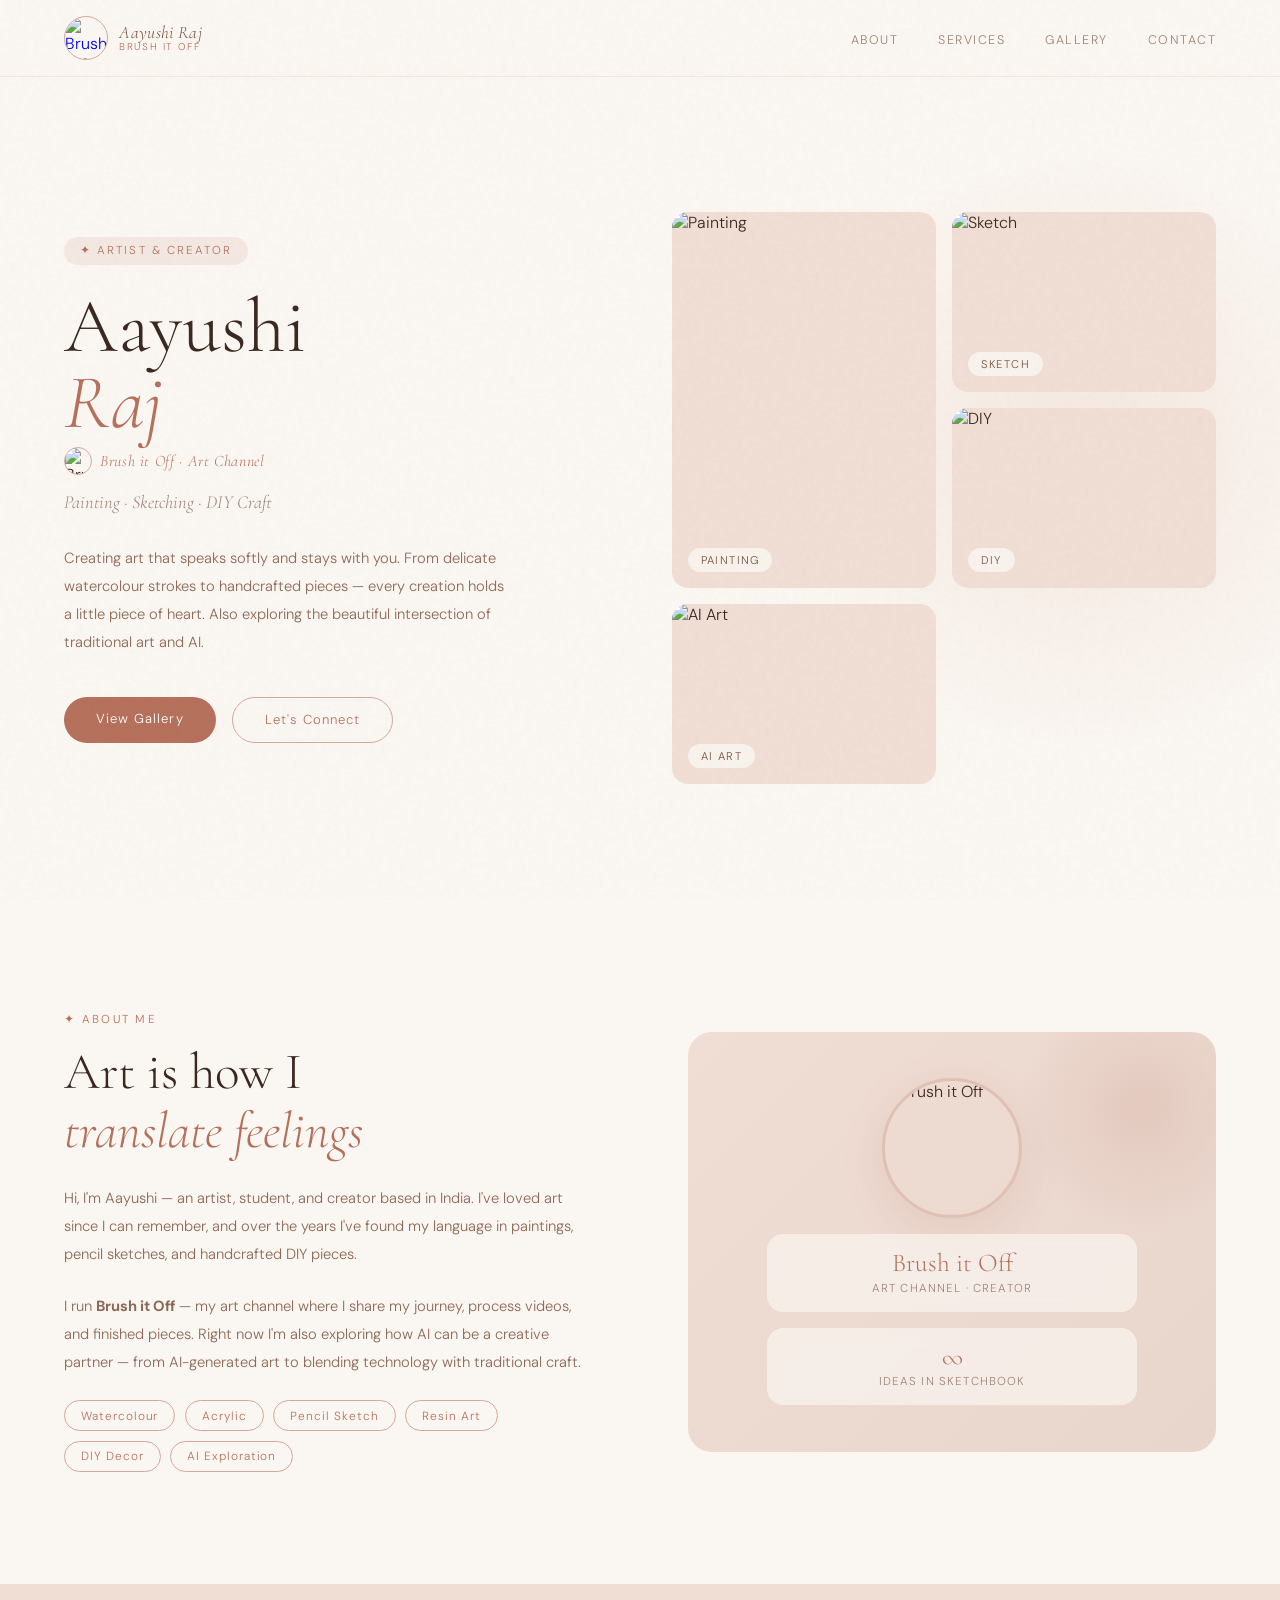
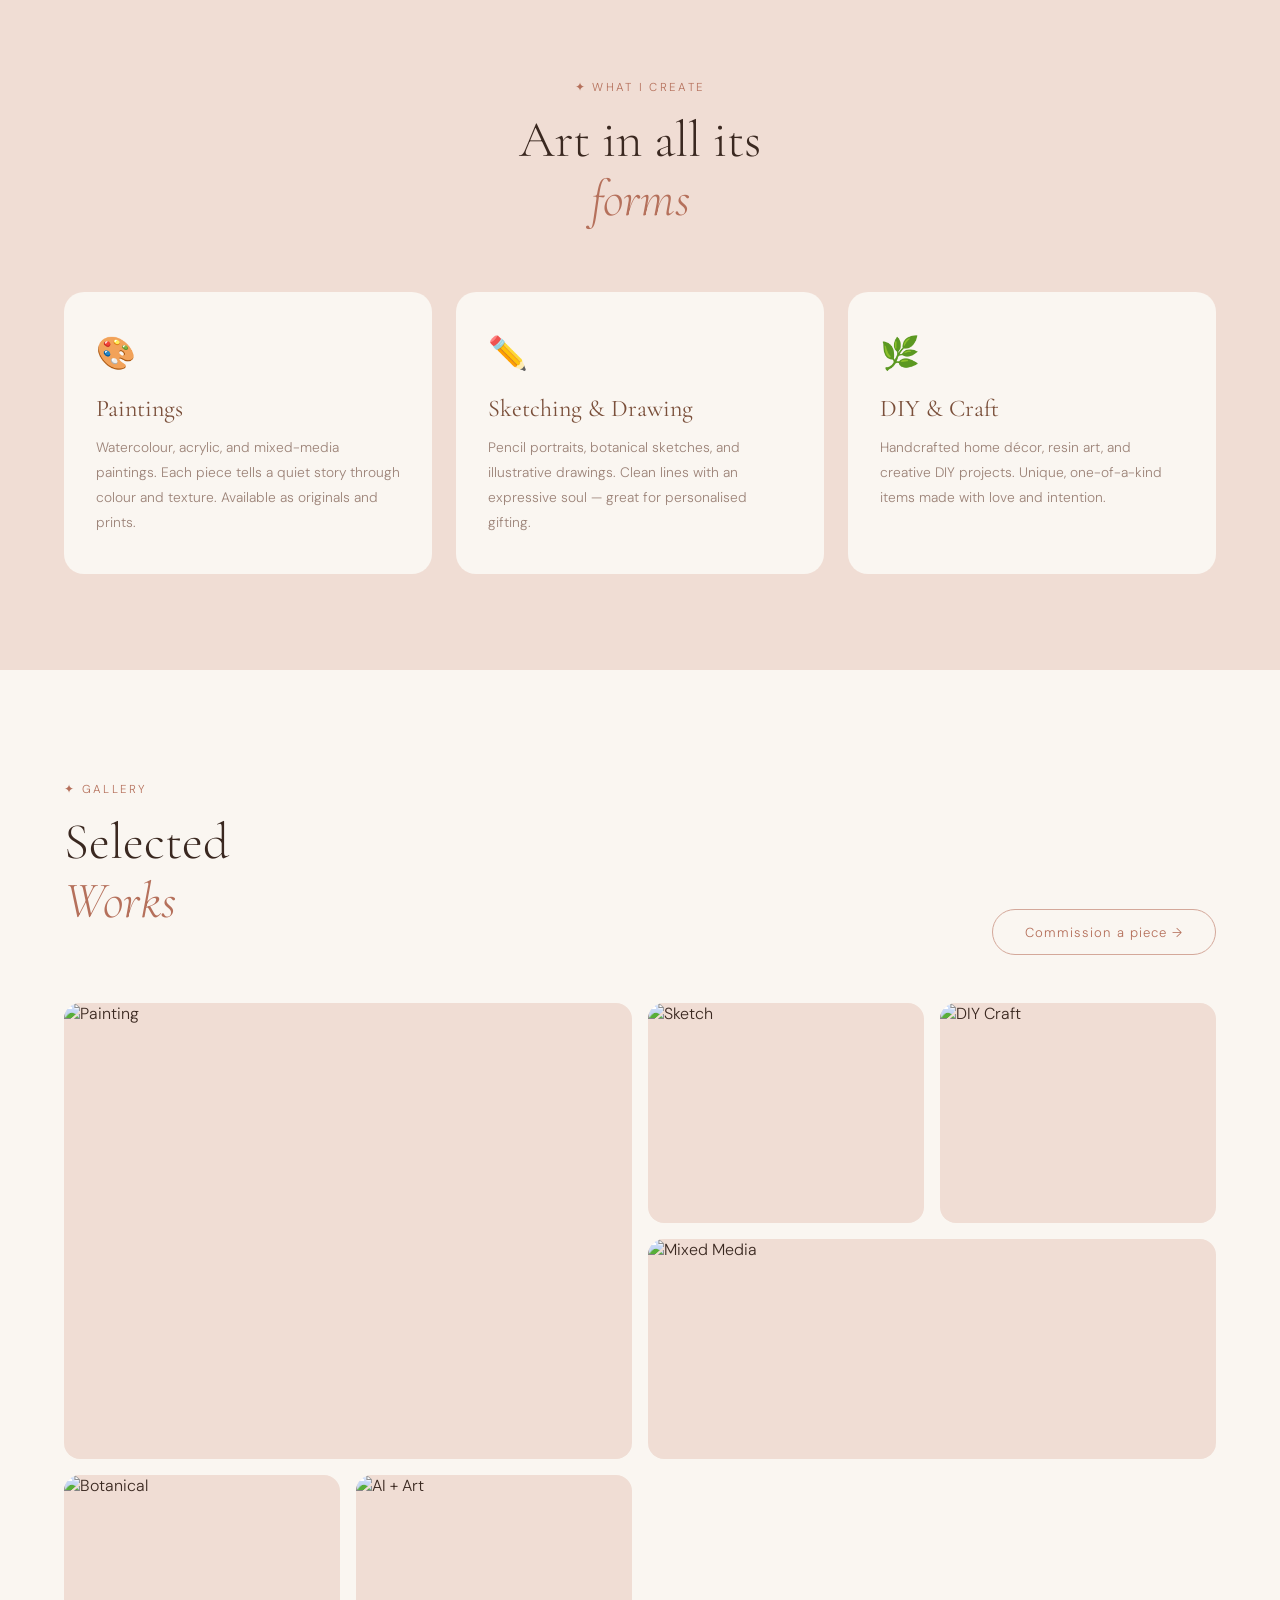
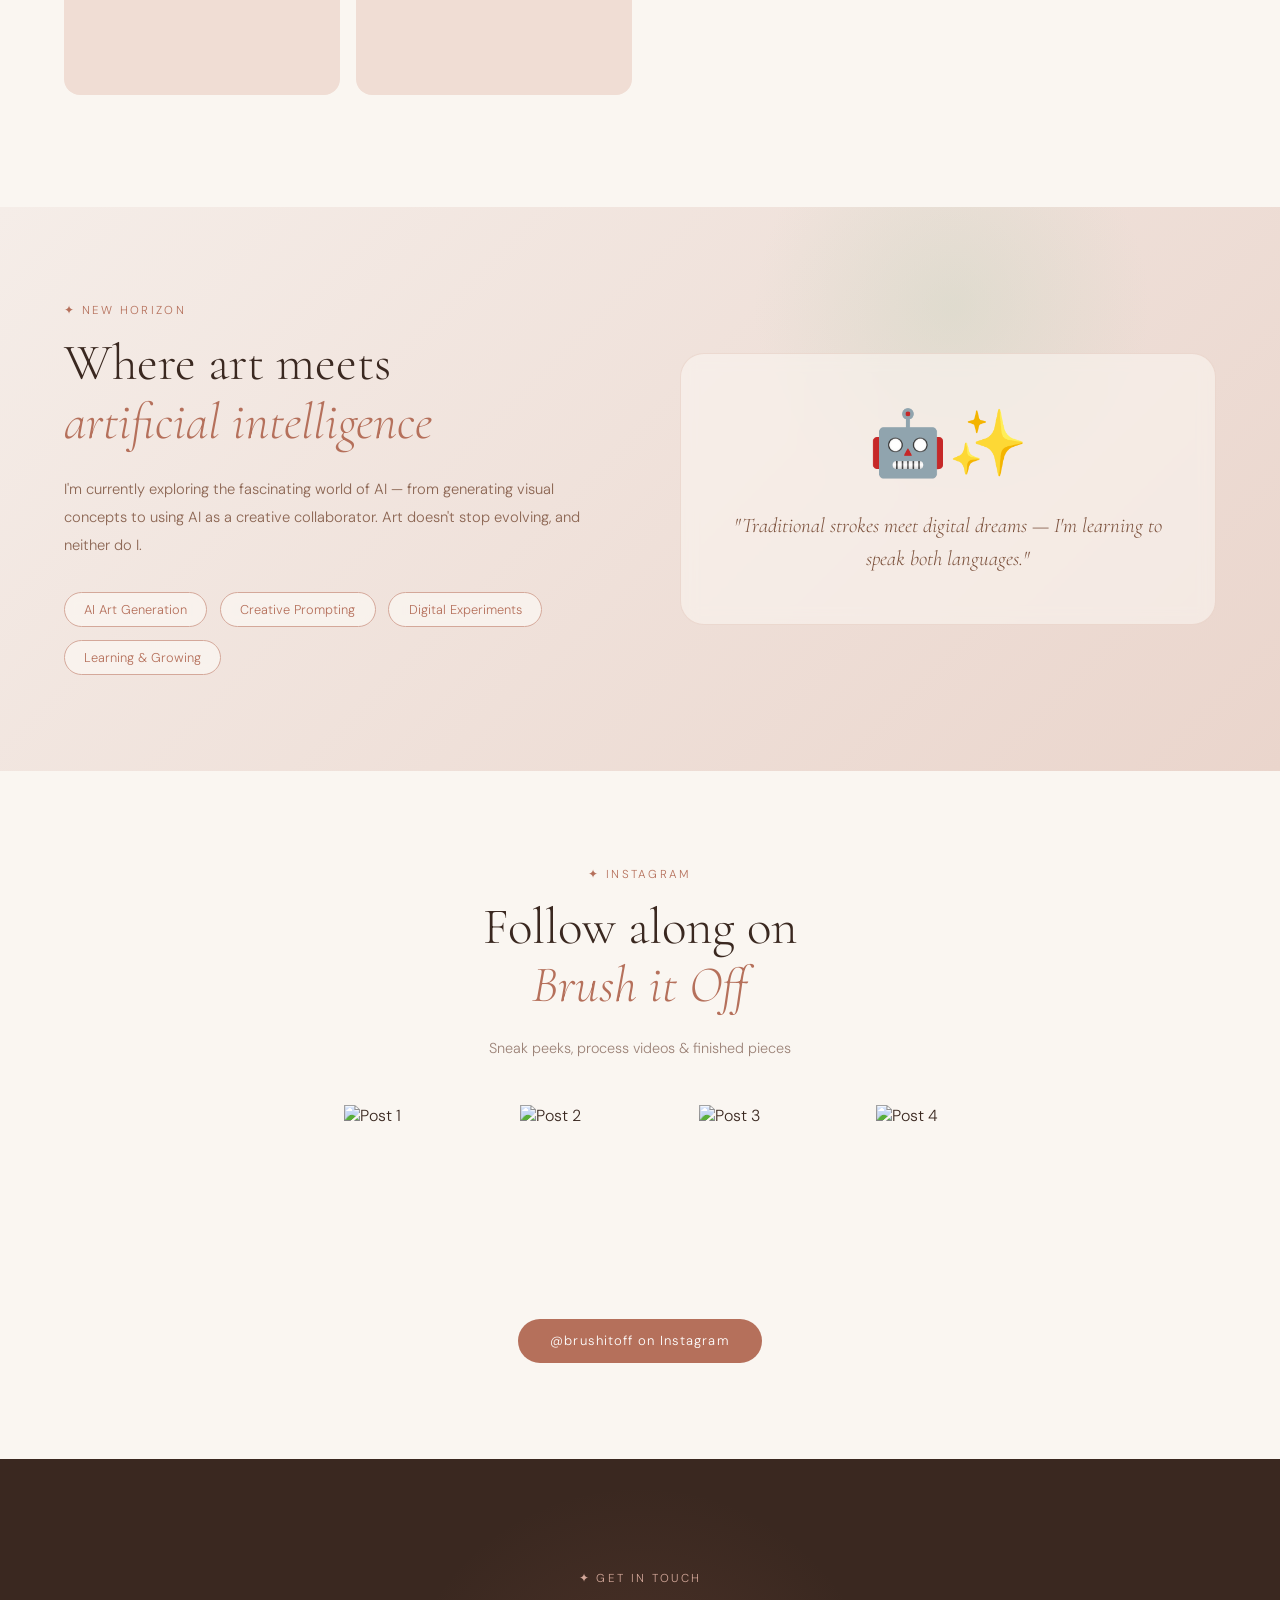
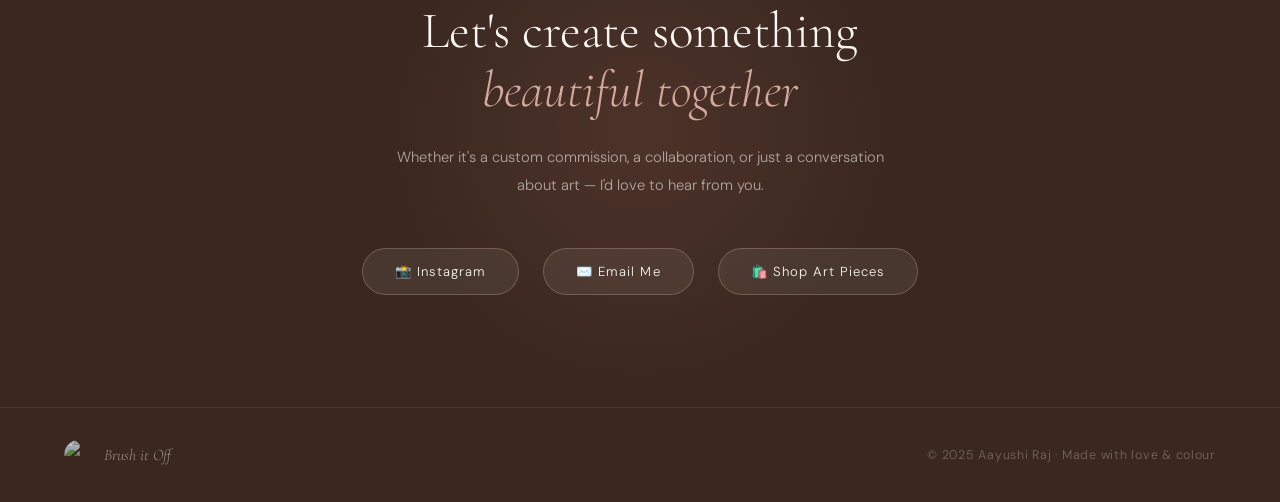
==== index.html @ 18c2a957 "Update index.html" ====
<!DOCTYPE html>
<html lang="en">
<head>
<meta charset="UTF-8">
<meta name="viewport" content="width=device-width, initial-scale=1.0">
<title>Aayushi Raj — Brush it Off</title>
<link rel="preconnect" href="https://fonts.googleapis.com">
<link href="https://fonts.googleapis.com/css2?family=Cormorant+Garamond:ital,wght@0,300;0,400;0,500;1,300;1,400&family=DM+Sans:wght@300;400&display=swap" rel="stylesheet">
<style>
  :root {
    --cream: #faf6f1;
    --blush: #f0ddd4;
    --dusty-rose: #d4a89a;
    --terracotta: #b5705b;
    --warm-brown: #7a4f3a;
    --soft-sage: #c8d5c0;
    --muted-text: #9c8378;
    --dark: #3a2820;
  }

  *, *::before, *::after { margin: 0; padding: 0; box-sizing: border-box; }
  html { scroll-behavior: smooth; }

  body {
    background: var(--cream);
    color: var(--dark);
    font-family: 'DM Sans', sans-serif;
    font-weight: 300;
    overflow-x: hidden;
  }

  body::before {
    content: '';
    position: fixed;
    inset: 0;
    background-image: url("data:image/svg+xml,%3Csvg viewBox='0 0 200 200' xmlns='http://www.w3.org/2000/svg'%3E%3Cfilter id='n'%3E%3CfeTurbulence type='fractalNoise' baseFrequency='0.75' numOctaves='4' stitchTiles='stitch'/%3E%3C/filter%3E%3Crect width='100%25' height='100%25' filter='url(%23n)' opacity='0.04'/%3E%3C/svg%3E");
    pointer-events: none;
    z-index: 9999;
    opacity: 0.5;
  }

  /* ── NAV ── */
  nav {
    position: fixed;
    top: 0; left: 0; right: 0;
    z-index: 100;
    display: flex;
    justify-content: space-between;
    align-items: center;
    padding: 1rem 4rem;
    background: rgba(250, 246, 241, 0.88);
    backdrop-filter: blur(14px);
    border-bottom: 1px solid rgba(212, 168, 154, 0.2);
  }

  .nav-logo {
    display: flex;
    align-items: center;
    gap: 0.7rem;
    text-decoration: none;
  }

  .nav-logo img {
    height: 44px;
    width: 44px;
    object-fit: cover;
    border-radius: 50%;
    border: 1.5px solid var(--dusty-rose);
  }

  .nav-logo-text {
    display: flex;
    flex-direction: column;
    line-height: 1.1;
  }

  .nav-logo-name {
    font-family: 'Cormorant Garamond', serif;
    font-size: 1.1rem;
    font-style: italic;
    color: var(--warm-brown);
    letter-spacing: 0.02em;
  }

  .nav-logo-channel {
    font-size: 0.62rem;
    letter-spacing: 0.16em;
    text-transform: uppercase;
    color: var(--terracotta);
  }

  .nav-links {
    display: flex;
    gap: 2.5rem;
    list-style: none;
  }

  .nav-links a {
    text-decoration: none;
    color: var(--muted-text);
    font-size: 0.78rem;
    letter-spacing: 0.12em;
    text-transform: uppercase;
    transition: color 0.3s;
  }

  .nav-links a:hover { color: var(--terracotta); }

  /* ── HERO ── */
  .hero {
    min-height: 100vh;
    display: grid;
    grid-template-columns: 1fr 1fr;
    align-items: center;
    padding: 0 4rem;
    gap: 4rem;
    position: relative;
    overflow: hidden;
  }

  .hero-bg-circle {
    position: absolute;
    width: 600px; height: 600px;
    background: radial-gradient(circle, rgba(240,221,212,0.6) 0%, transparent 70%);
    right: -100px; top: 50%;
    transform: translateY(-50%);
    border-radius: 50%;
    pointer-events: none;
  }

  .hero-left {
    padding-top: 5rem;
    animation: fadeUp 1s ease both;
  }

  .hero-tag {
    display: inline-block;
    font-size: 0.72rem;
    letter-spacing: 0.18em;
    text-transform: uppercase;
    color: var(--terracotta);
    background: rgba(181, 112, 91, 0.1);
    padding: 0.4rem 1rem;
    border-radius: 20px;
    margin-bottom: 1.5rem;
  }

  .hero-name {
    font-family: 'Cormorant Garamond', serif;
    font-size: clamp(3rem, 6vw, 5.5rem);
    font-weight: 300;
    line-height: 1.0;
    margin-bottom: 0.3rem;
  }

  .hero-name span { font-style: italic; color: var(--terracotta); }

  .hero-channel {
    display: inline-flex;
    align-items: center;
    gap: 0.5rem;
    margin-bottom: 1rem;
  }

  .hero-channel img {
    height: 28px; width: 28px;
    border-radius: 50%;
    object-fit: cover;
    border: 1px solid var(--dusty-rose);
  }

  .hero-channel-name {
    font-family: 'Cormorant Garamond', serif;
    font-size: 1rem;
    font-style: italic;
    color: var(--terracotta);
    letter-spacing: 0.04em;
  }

  .hero-sub {
    font-family: 'Cormorant Garamond', serif;
    font-size: 1.15rem;
    color: var(--muted-text);
    margin-bottom: 2rem;
    font-style: italic;
  }

  .hero-desc {
    font-size: 0.92rem;
    color: var(--warm-brown);
    line-height: 1.9;
    max-width: 440px;
    margin-bottom: 2.5rem;
    opacity: 0.85;
  }

  .hero-btns { display: flex; gap: 1rem; flex-wrap: wrap; }

  .btn-primary {
    background: var(--terracotta);
    color: white;
    padding: 0.85rem 2rem;
    border: none;
    border-radius: 40px;
    font-family: 'DM Sans', sans-serif;
    font-size: 0.82rem;
    letter-spacing: 0.08em;
    cursor: pointer;
    text-decoration: none;
    transition: background 0.3s, transform 0.2s;
    display: inline-block;
  }

  .btn-primary:hover { background: var(--warm-brown); transform: translateY(-2px); }

  .btn-outline {
    background: transparent;
    color: var(--terracotta);
    padding: 0.85rem 2rem;
    border: 1.5px solid var(--dusty-rose);
    border-radius: 40px;
    font-family: 'DM Sans', sans-serif;
    font-size: 0.82rem;
    letter-spacing: 0.08em;
    cursor: pointer;
    text-decoration: none;
    transition: all 0.3s;
    display: inline-block;
  }

  .btn-outline:hover { background: var(--blush); transform: translateY(-2px); }

  /* ── HERO RIGHT: real images ── */
  .hero-right {
    display: grid;
    grid-template-columns: 1fr 1fr;
    grid-template-rows: auto auto;
    gap: 1rem;
    padding-top: 6rem;
    animation: fadeUp 1.2s ease both;
  }

  .art-card {
    border-radius: 16px;
    overflow: hidden;
    position: relative;
    background: var(--blush);
    min-height: 180px;
    display: flex;
    align-items: center;
    justify-content: center;
    transition: transform 0.4s;
    cursor: pointer;
  }

  .art-card:hover { transform: scale(1.03); }

  .art-card:nth-child(1) {
    grid-row: 1 / 3;
    min-height: 370px;
  }

  .art-card img {
    width: 100%; height: 100%;
    object-fit: cover;
    position: absolute;
    inset: 0;
  }

  .art-card-label {
    position: absolute;
    bottom: 1rem; left: 1rem;
    font-size: 0.7rem;
    letter-spacing: 0.12em;
    text-transform: uppercase;
    color: var(--warm-brown);
    background: rgba(250, 246, 241, 0.85);
    padding: 0.3rem 0.8rem;
    border-radius: 20px;
    backdrop-filter: blur(4px);
    z-index: 1;
  }

  /* ── SECTION COMMONS ── */
  .section-eyebrow {
    font-size: 0.72rem;
    letter-spacing: 0.2em;
    text-transform: uppercase;
    color: var(--terracotta);
    margin-bottom: 1rem;
  }

  .section-title {
    font-family: 'Cormorant Garamond', serif;
    font-size: clamp(2rem, 4vw, 3.2rem);
    font-weight: 300;
    line-height: 1.15;
    margin-bottom: 1.5rem;
  }

  .section-title em { font-style: italic; color: var(--terracotta); }

  /* ── ABOUT ── */
  .about {
    padding: 7rem 4rem;
    display: grid;
    grid-template-columns: 1fr 1fr;
    gap: 6rem;
    align-items: center;
  }

  .about-text {
    font-size: 0.92rem;
    line-height: 1.9;
    color: var(--warm-brown);
    opacity: 0.85;
    margin-bottom: 1.5rem;
  }

  .about-tags { display: flex; flex-wrap: wrap; gap: 0.6rem; margin-top: 1.5rem; }

  .tag {
    font-size: 0.74rem;
    letter-spacing: 0.08em;
    color: var(--terracotta);
    border: 1px solid var(--dusty-rose);
    padding: 0.4rem 1rem;
    border-radius: 20px;
  }

  .about-visual {
    background: linear-gradient(135deg, var(--blush), #e8d5cc);
    border-radius: 24px;
    height: 420px;
    display: flex;
    align-items: center;
    justify-content: center;
    flex-direction: column;
    gap: 1rem;
    position: relative;
    overflow: hidden;
  }

  .about-visual::before {
    content: '';
    position: absolute;
    width: 250px; height: 250px;
    background: radial-gradient(circle, rgba(181,112,91,0.15), transparent 70%);
    top: -50px; right: -50px;
    border-radius: 50%;
  }

  /* Logo display in about */
  .about-logo-display {
    width: 140px; height: 140px;
    border-radius: 50%;
    object-fit: cover;
    border: 3px solid rgba(212,168,154,0.5);
    box-shadow: 0 12px 40px rgba(181,112,91,0.15);
  }

  .about-stat {
    text-align: center;
    padding: 1rem 2rem;
    background: rgba(250,246,241,0.7);
    border-radius: 16px;
    backdrop-filter: blur(8px);
    width: 70%;
  }

  .about-stat-num {
    font-family: 'Cormorant Garamond', serif;
    font-size: 1.6rem;
    font-weight: 300;
    color: var(--terracotta);
    line-height: 1;
  }

  .about-stat-label {
    font-size: 0.72rem;
    letter-spacing: 0.1em;
    text-transform: uppercase;
    color: var(--muted-text);
    margin-top: 0.3rem;
  }

  /* ── SERVICES ── */
  .services {
    padding: 6rem 4rem;
    background: var(--blush);
  }

  .services-header { text-align: center; margin-bottom: 4rem; }

  .services-grid {
    display: grid;
    grid-template-columns: repeat(3, 1fr);
    gap: 1.5rem;
  }

  .service-card {
    background: var(--cream);
    border-radius: 20px;
    padding: 2.5rem 2rem;
    transition: transform 0.3s, box-shadow 0.3s;
    position: relative;
    overflow: hidden;
  }

  .service-card::before {
    content: '';
    position: absolute;
    bottom: 0; left: 0;
    width: 100%; height: 3px;
    background: linear-gradient(90deg, var(--dusty-rose), var(--terracotta));
    transform: scaleX(0);
    transform-origin: left;
    transition: transform 0.4s;
  }

  .service-card:hover::before { transform: scaleX(1); }
  .service-card:hover { transform: translateY(-6px); box-shadow: 0 20px 40px rgba(181,112,91,0.12); }

  .service-icon { font-size: 2rem; margin-bottom: 1.2rem; }

  .service-title {
    font-family: 'Cormorant Garamond', serif;
    font-size: 1.5rem;
    font-weight: 400;
    margin-bottom: 0.8rem;
    color: var(--warm-brown);
  }

  .service-desc { font-size: 0.86rem; line-height: 1.8; color: var(--muted-text); }

  /* ── GALLERY ── */
  .gallery { padding: 7rem 4rem; }

  .gallery-header {
    display: flex;
    justify-content: space-between;
    align-items: flex-end;
    margin-bottom: 3rem;
  }

  .gallery-grid {
    display: grid;
    grid-template-columns: repeat(4, 1fr);
    grid-auto-rows: 220px;
    gap: 1rem;
  }

  .gallery-item {
    border-radius: 16px;
    overflow: hidden;
    position: relative;
    cursor: pointer;
    background: var(--blush);
  }

  .gallery-item:nth-child(1) { grid-column: span 2; grid-row: span 2; }
  .gallery-item:nth-child(4) { grid-column: span 2; }

  .gallery-item img {
    width: 100%; height: 100%;
    object-fit: cover;
    transition: transform 0.5s;
  }

  .gallery-item:hover img { transform: scale(1.05); }

  .gallery-overlay {
    position: absolute;
    inset: 0;
    background: rgba(58, 40, 32, 0);
    transition: background 0.4s;
    display: flex;
    align-items: flex-end;
    padding: 1.5rem;
  }

  .gallery-item:hover .gallery-overlay { background: rgba(58, 40, 32, 0.45); }

  .gallery-overlay-text {
    color: white;
    font-family: 'Cormorant Garamond', serif;
    font-size: 1.1rem;
    font-style: italic;
    opacity: 0;
    transform: translateY(8px);
    transition: all 0.3s;
  }

  .gallery-item:hover .gallery-overlay-text { opacity: 1; transform: translateY(0); }

  /* ── AI SECTION ── */
  .ai-section {
    padding: 6rem 4rem;
    background: linear-gradient(135deg, #f5ede8, #ead5cc);
    position: relative;
    overflow: hidden;
  }

  .ai-section::before {
    content: '';
    position: absolute;
    width: 400px; height: 400px;
    background: radial-gradient(circle, rgba(200,213,192,0.4), transparent 70%);
    top: -100px; right: 10%;
    border-radius: 50%;
  }

  .ai-inner {
    display: grid;
    grid-template-columns: 1fr 1fr;
    gap: 5rem;
    align-items: center;
    position: relative;
    z-index: 1;
  }

  .ai-chips { display: flex; flex-wrap: wrap; gap: 0.8rem; margin-top: 2rem; }

  .ai-chip {
    background: rgba(250, 246, 241, 0.8);
    border: 1px solid var(--dusty-rose);
    padding: 0.5rem 1.2rem;
    border-radius: 30px;
    font-size: 0.8rem;
    color: var(--terracotta);
    backdrop-filter: blur(6px);
  }

  .ai-visual {
    background: rgba(250, 246, 241, 0.6);
    border-radius: 24px;
    padding: 3rem;
    backdrop-filter: blur(8px);
    border: 1px solid rgba(212, 168, 154, 0.3);
    text-align: center;
  }

  .ai-visual-icon { font-size: 4rem; margin-bottom: 1.5rem; }

  .ai-visual-text {
    font-family: 'Cormorant Garamond', serif;
    font-size: 1.3rem;
    font-style: italic;
    color: var(--warm-brown);
    line-height: 1.6;
  }

  /* ── INSTAGRAM ── */
  .instagram { padding: 6rem 4rem; text-align: center; }

  .insta-grid {
    display: grid;
    grid-template-columns: repeat(4, 1fr);
    gap: 0.8rem;
    margin: 3rem auto;
    max-width: 700px;
  }

  .insta-item {
    aspect-ratio: 1;
    border-radius: 12px;
    overflow: hidden;
    cursor: pointer;
    transition: transform 0.3s;
  }

  .insta-item:hover { transform: scale(1.04); }

  .insta-item img { width: 100%; height: 100%; object-fit: cover; }

  /* ── CONTACT ── */
  .contact {
    padding: 7rem 4rem;
    background: var(--dark);
    color: var(--cream);
    text-align: center;
    position: relative;
    overflow: hidden;
  }

  .contact::before {
    content: '';
    position: absolute;
    width: 500px; height: 500px;
    background: radial-gradient(circle, rgba(181,112,91,0.15), transparent 70%);
    top: 50%; left: 50%;
    transform: translate(-50%, -50%);
    border-radius: 50%;
  }

  .contact-inner { position: relative; z-index: 1; }
  .contact .section-eyebrow { color: var(--dusty-rose); }
  .contact .section-title { color: var(--cream); }
  .contact .section-title em { color: var(--dusty-rose); }

  .contact-desc {
    font-size: 0.92rem;
    color: rgba(250, 246, 241, 0.6);
    max-width: 500px;
    margin: 1rem auto 3rem;
    line-height: 1.9;
  }

  .contact-links { display: flex; justify-content: center; gap: 1.5rem; flex-wrap: wrap; }

  .contact-link {
    display: flex;
    align-items: center;
    gap: 0.6rem;
    padding: 0.9rem 2rem;
    background: rgba(250,246,241,0.07);
    border: 1px solid rgba(212, 168, 154, 0.3);
    border-radius: 40px;
    text-decoration: none;
    color: var(--cream);
    font-size: 0.82rem;
    letter-spacing: 0.08em;
    transition: all 0.3s;
  }

  .contact-link:hover { background: var(--terracotta); border-color: var(--terracotta); transform: translateY(-3px); }

  /* ── FOOTER ── */
  footer {
    background: var(--dark);
    padding: 2rem 4rem;
    border-top: 1px solid rgba(212, 168, 154, 0.1);
    display: flex;
    justify-content: space-between;
    align-items: center;
  }

  .footer-left {
    display: flex;
    align-items: center;
    gap: 0.6rem;
  }

  .footer-left img {
    height: 30px; width: 30px;
    border-radius: 50%;
    object-fit: cover;
    opacity: 0.7;
  }

  .footer-logo {
    font-family: 'Cormorant Garamond', serif;
    font-style: italic;
    color: rgba(250,246,241,0.5);
    font-size: 1rem;
  }

  footer p { font-size: 0.78rem; color: rgba(250,246,241,0.3); letter-spacing: 0.06em; }

  /* ── ANIMATIONS ── */
  @keyframes fadeUp {
    from { opacity: 0; transform: translateY(30px); }
    to { opacity: 1; transform: translateY(0); }
  }

  .reveal {
    opacity: 0;
    transform: translateY(24px);
    transition: opacity 0.7s ease, transform 0.7s ease;
  }

  .reveal.visible { opacity: 1; transform: translateY(0); }

  /* ── RESPONSIVE ── */
  @media (max-width: 900px) {
    nav { padding: 1rem 1.5rem; }
    .nav-links { display: none; }
    .hero, .about, .ai-inner { grid-template-columns: 1fr; gap: 2rem; }
    .hero { padding: 6rem 1.5rem 3rem; }
    .hero-right { display: none; }
    .about, .services, .gallery, .instagram, .contact { padding: 4rem 1.5rem; }
    .services-grid { grid-template-columns: 1fr; }
    .gallery-grid { grid-template-columns: repeat(2, 1fr); }
    .gallery-item:nth-child(1) { grid-column: span 1; grid-row: span 1; }
    .gallery-item:nth-child(4) { grid-column: span 1; }
    .insta-grid { grid-template-columns: repeat(2, 1fr); }
    footer { flex-direction: column; gap: 1rem; text-align: center; }
  }
</style>
</head>
<body>

<!-- NAV -->
<nav>
  <a class="nav-logo" href="#home">
    <img src="images/logo.jpeg" alt="Brush it Off Logo">
    <div class="nav-logo-text">
      <span class="nav-logo-name">Aayushi Raj</span>
      <span class="nav-logo-channel">Brush it Off</span>
    </div>
  </a>
  <ul class="nav-links">
    <li><a href="#about">About</a></li>
    <li><a href="#services">Services</a></li>
    <li><a href="#gallery">Gallery</a></li>
    <li><a href="#contact">Contact</a></li>
  </ul>
</nav>

<!-- HERO -->
<section class="hero" id="home">
  <div class="hero-bg-circle"></div>
  <div class="hero-left">
    <span class="hero-tag">✦ Artist & Creator</span>
    <h1 class="hero-name">Aayushi<br><span>Raj</span></h1>
    <div class="hero-channel">
      <img src="images/logo.jpeg" alt="Brush it Off">
      <span class="hero-channel-name">Brush it Off · Art Channel</span>
    </div>
    <p class="hero-sub">Painting · Sketching · DIY Craft</p>
    <p class="hero-desc">
      Creating art that speaks softly and stays with you. From delicate watercolour strokes to handcrafted pieces — every creation holds a little piece of heart. Also exploring the beautiful intersection of traditional art and AI.
    </p>
    <div class="hero-btns">
      <a href="#gallery" class="btn-primary">View Gallery</a>
      <a href="#contact" class="btn-outline">Let's Connect</a>
    </div>
  </div>
  <div class="hero-right">
    <div class="art-card">
      <img src="images/hero-1.jpeg" alt="Painting">
      <span class="art-card-label">Painting</span>
    </div>
    <div class="art-card">
      <img src="images/hero-2.jpeg" alt="Sketch">
      <span class="art-card-label">Sketch</span>
    </div>
    <div class="art-card">
      <img src="images/hero-3.jpeg" alt="DIY">
      <span class="art-card-label">DIY</span>
    </div>
    <div class="art-card">
      <img src="images/hero-4.jpeg" alt="AI Art">
      <span class="art-card-label">AI Art</span>
    </div>
  </div>
</section>

<!-- ABOUT -->
<section class="about" id="about">
  <div class="about-left reveal">
    <p class="section-eyebrow">✦ About Me</p>
    <h2 class="section-title">Art is how I<br><em>translate feelings</em></h2>
    <p class="about-text">
      Hi, I'm Aayushi — an artist, student, and creator based in India. I've loved art since I can remember, and over the years I've found my language in paintings, pencil sketches, and handcrafted DIY pieces.
    </p>
    <p class="about-text">
      I run <strong>Brush it Off</strong> — my art channel where I share my journey, process videos, and finished pieces. Right now I'm also exploring how AI can be a creative partner — from AI-generated art to blending technology with traditional craft.
    </p>
    <div class="about-tags">
      <span class="tag">Watercolour</span>
      <span class="tag">Acrylic</span>
      <span class="tag">Pencil Sketch</span>
      <span class="tag">Resin Art</span>
      <span class="tag">DIY Decor</span>
      <span class="tag">AI Exploration</span>
    </div>
  </div>
  <div class="about-right reveal">
    <div class="about-visual">
      <img class="about-logo-display" src="images/logo.jpeg" alt="Brush it Off">
      <div class="about-stat">
        <div class="about-stat-num">Brush it Off</div>
        <div class="about-stat-label">Art Channel · Creator</div>
      </div>
      <div class="about-stat">
        <div class="about-stat-num">∞</div>
        <div class="about-stat-label">Ideas in sketchbook</div>
      </div>
    </div>
  </div>
</section>

<!-- SERVICES -->
<section class="services" id="services">
  <div class="services-header reveal">
    <p class="section-eyebrow">✦ What I Create</p>
    <h2 class="section-title" style="text-align:center;">Art in all its<br><em>forms</em></h2>
  </div>
  <div class="services-grid">
    <div class="service-card reveal">
      <div class="service-icon">🎨</div>
      <h3 class="service-title">Paintings</h3>
      <p class="service-desc">Watercolour, acrylic, and mixed-media paintings. Each piece tells a quiet story through colour and texture. Available as originals and prints.</p>
    </div>
    <div class="service-card reveal">
      <div class="service-icon">✏️</div>
      <h3 class="service-title">Sketching & Drawing</h3>
      <p class="service-desc">Pencil portraits, botanical sketches, and illustrative drawings. Clean lines with an expressive soul — great for personalised gifting.</p>
    </div>
    <div class="service-card reveal">
      <div class="service-icon">🌿</div>
      <h3 class="service-title">DIY & Craft</h3>
      <p class="service-desc">Handcrafted home décor, resin art, and creative DIY projects. Unique, one-of-a-kind items made with love and intention.</p>
    </div>
  </div>
</section>

<!-- GALLERY -->
<section class="gallery" id="gallery">
  <div class="gallery-header reveal">
    <div>
      <p class="section-eyebrow">✦ Gallery</p>
      <h2 class="section-title">Selected<br><em>Works</em></h2>
    </div>
    <a href="#contact" class="btn-outline">Commission a piece →</a>
  </div>
  <div class="gallery-grid reveal">
    <div class="gallery-item">
      <img src="images/gallery-1.jpeg" alt="Painting">
      <div class="gallery-overlay"><span class="gallery-overlay-text">Painting</span></div>
    </div>
    <div class="gallery-item">
      <img src="images/gallery-2.jpeg" alt="Sketch">
      <div class="gallery-overlay"><span class="gallery-overlay-text">Sketch</span></div>
    </div>
    <div class="gallery-item">
      <img src="images/gallery-3.jpeg" alt="DIY Craft">
      <div class="gallery-overlay"><span class="gallery-overlay-text">DIY Craft</span></div>
    </div>
    <div class="gallery-item">
      <img src="images/gallery-4.jpeg" alt="Mixed Media">
      <div class="gallery-overlay"><span class="gallery-overlay-text">Mixed Media</span></div>
    </div>
    <div class="gallery-item">
      <img src="images/gallery-5.jpeg" alt="Botanical">
      <div class="gallery-overlay"><span class="gallery-overlay-text">Botanical</span></div>
    </div>
    <div class="gallery-item">
      <img src="images/gallery-6.jpeg" alt="AI + Art">
      <div class="gallery-overlay"><span class="gallery-overlay-text">AI + Art</span></div>
    </div>
  </div>
</section>

<!-- AI SECTION -->
<section class="ai-section">
  <div class="ai-inner">
    <div class="reveal">
      <p class="section-eyebrow">✦ New Horizon</p>
      <h2 class="section-title">Where art meets<br><em>artificial intelligence</em></h2>
      <p class="about-text">
        I'm currently exploring the fascinating world of AI — from generating visual concepts to using AI as a creative collaborator. Art doesn't stop evolving, and neither do I.
      </p>
      <div class="ai-chips">
        <span class="ai-chip">AI Art Generation</span>
        <span class="ai-chip">Creative Prompting</span>
        <span class="ai-chip">Digital Experiments</span>
        <span class="ai-chip">Learning & Growing</span>
      </div>
    </div>
    <div class="ai-visual reveal">
      <div class="ai-visual-icon">🤖✨</div>
      <p class="ai-visual-text">"Traditional strokes meet digital dreams — I'm learning to speak both languages."</p>
    </div>
  </div>
</section>

<!-- INSTAGRAM -->
<section class="instagram" id="instagram">
  <div class="reveal">
    <p class="section-eyebrow">✦ Instagram</p>
    <h2 class="section-title">Follow along on<br><em>Brush it Off</em></h2>
    <p style="font-size:0.9rem; color:var(--muted-text); margin-top:0.5rem; margin-bottom:2rem;">Sneak peeks, process videos & finished pieces</p>
  </div>
  <div class="insta-grid reveal">
    <div class="insta-item"><img src="images/insta-1.jpeg" alt="Post 1"></div>
    <div class="insta-item"><img src="images/insta-2.jpeg" alt="Post 2"></div>
    <div class="insta-item"><img src="images/insta-3.jpeg" alt="Post 3"></div>
    <div class="insta-item"><img src="images/insta-4.jpeg" alt="Post 4"></div>
  </div>
  <a href="https://instagram.com/brushitoff" target="_blank" class="btn-primary">@brushitoff on Instagram</a>
</section>

<!-- CONTACT -->
<section class="contact" id="contact">
  <div class="contact-inner reveal">
    <p class="section-eyebrow">✦ Get in Touch</p>
    <h2 class="section-title">Let's create something<br><em>beautiful together</em></h2>
    <p class="contact-desc">Whether it's a custom commission, a collaboration, or just a conversation about art — I'd love to hear from you.</p>
    <div class="contact-links">
      <a href="https://instagram.com/brushitoff" target="_blank" class="contact-link">📸 Instagram</a>
      <a href="mailto:aayushi@email.com" class="contact-link">✉️ Email Me</a>
      <a href="#" class="contact-link">🛍️ Shop Art Pieces</a>
    </div>
  </div>
</section>

<!-- FOOTER -->
<footer>
  <div class="footer-left">
    <img src="images/logo.jpeg" alt="Brush it Off">
    <span class="footer-logo">Brush it Off</span>
  </div>
  <p>© 2025 Aayushi Raj · Made with love & colour</p>
</footer>

<script>
  const reveals = document.querySelectorAll('.reveal');
  const observer = new IntersectionObserver((entries) => {
    entries.forEach((entry, i) => {
      if (entry.isIntersecting) {
        setTimeout(() => entry.target.classList.add('visible'), i * 80);
      }
    });
  }, { threshold: 0.1 });
  reveals.forEach(el => observer.observe(el));

  window.addEventListener('scroll', () => {
    const circle = document.querySelector('.hero-bg-circle');
    if (circle) circle.style.transform = `translateY(calc(-50% + ${window.scrollY * 0.15}px))`;
  });
</script>
</body>
</html>
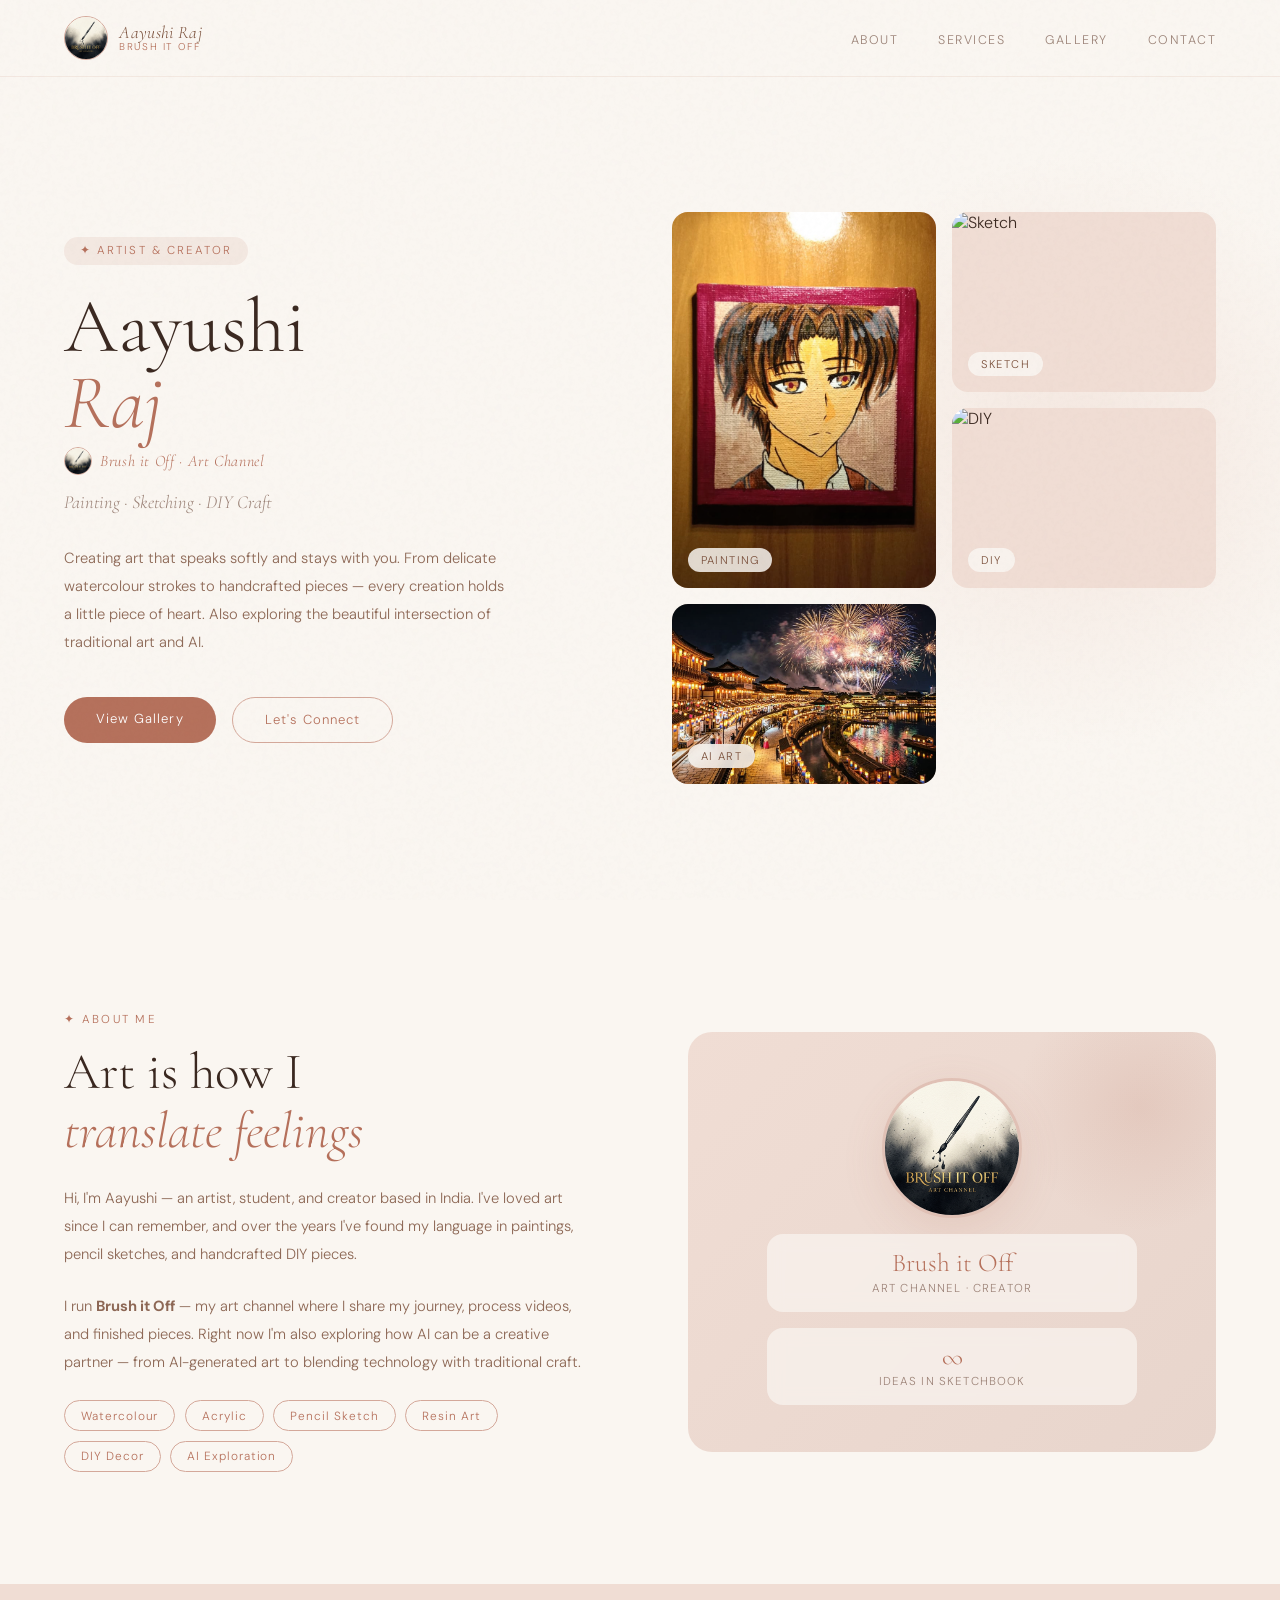
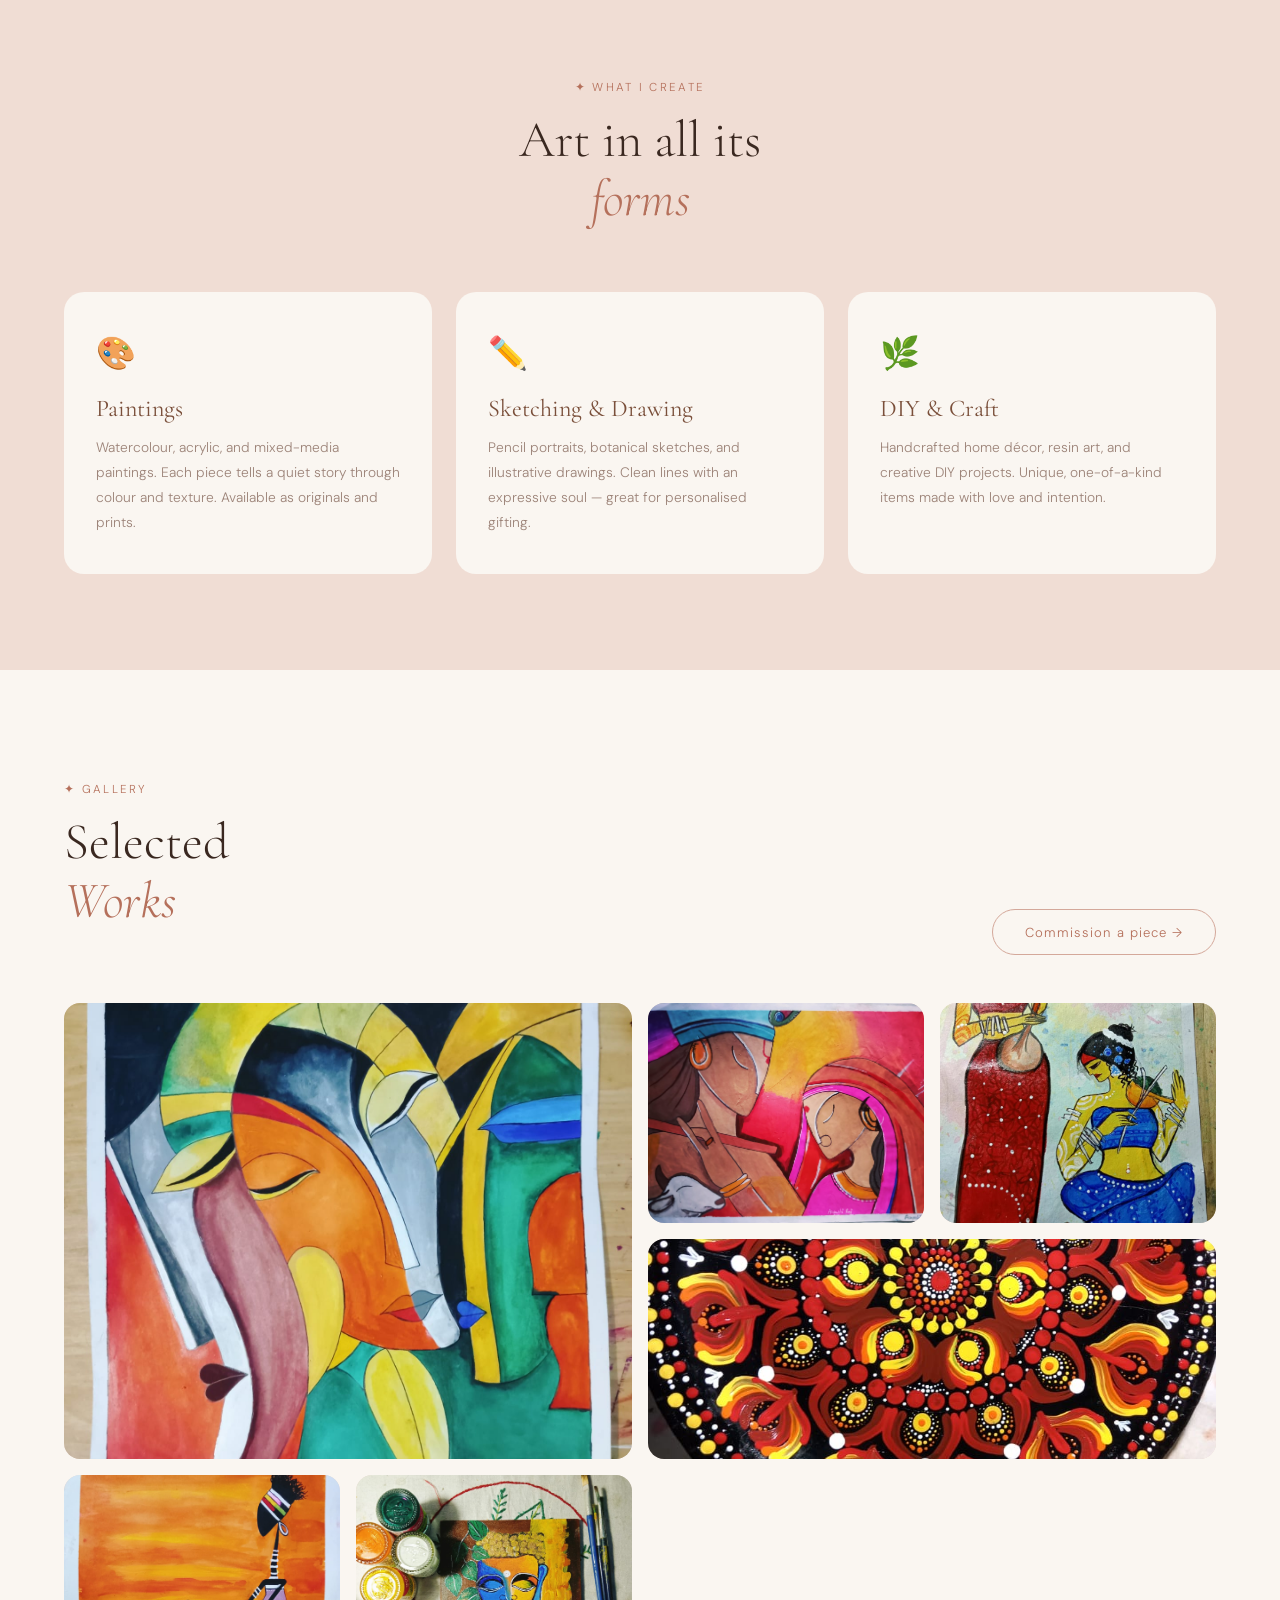
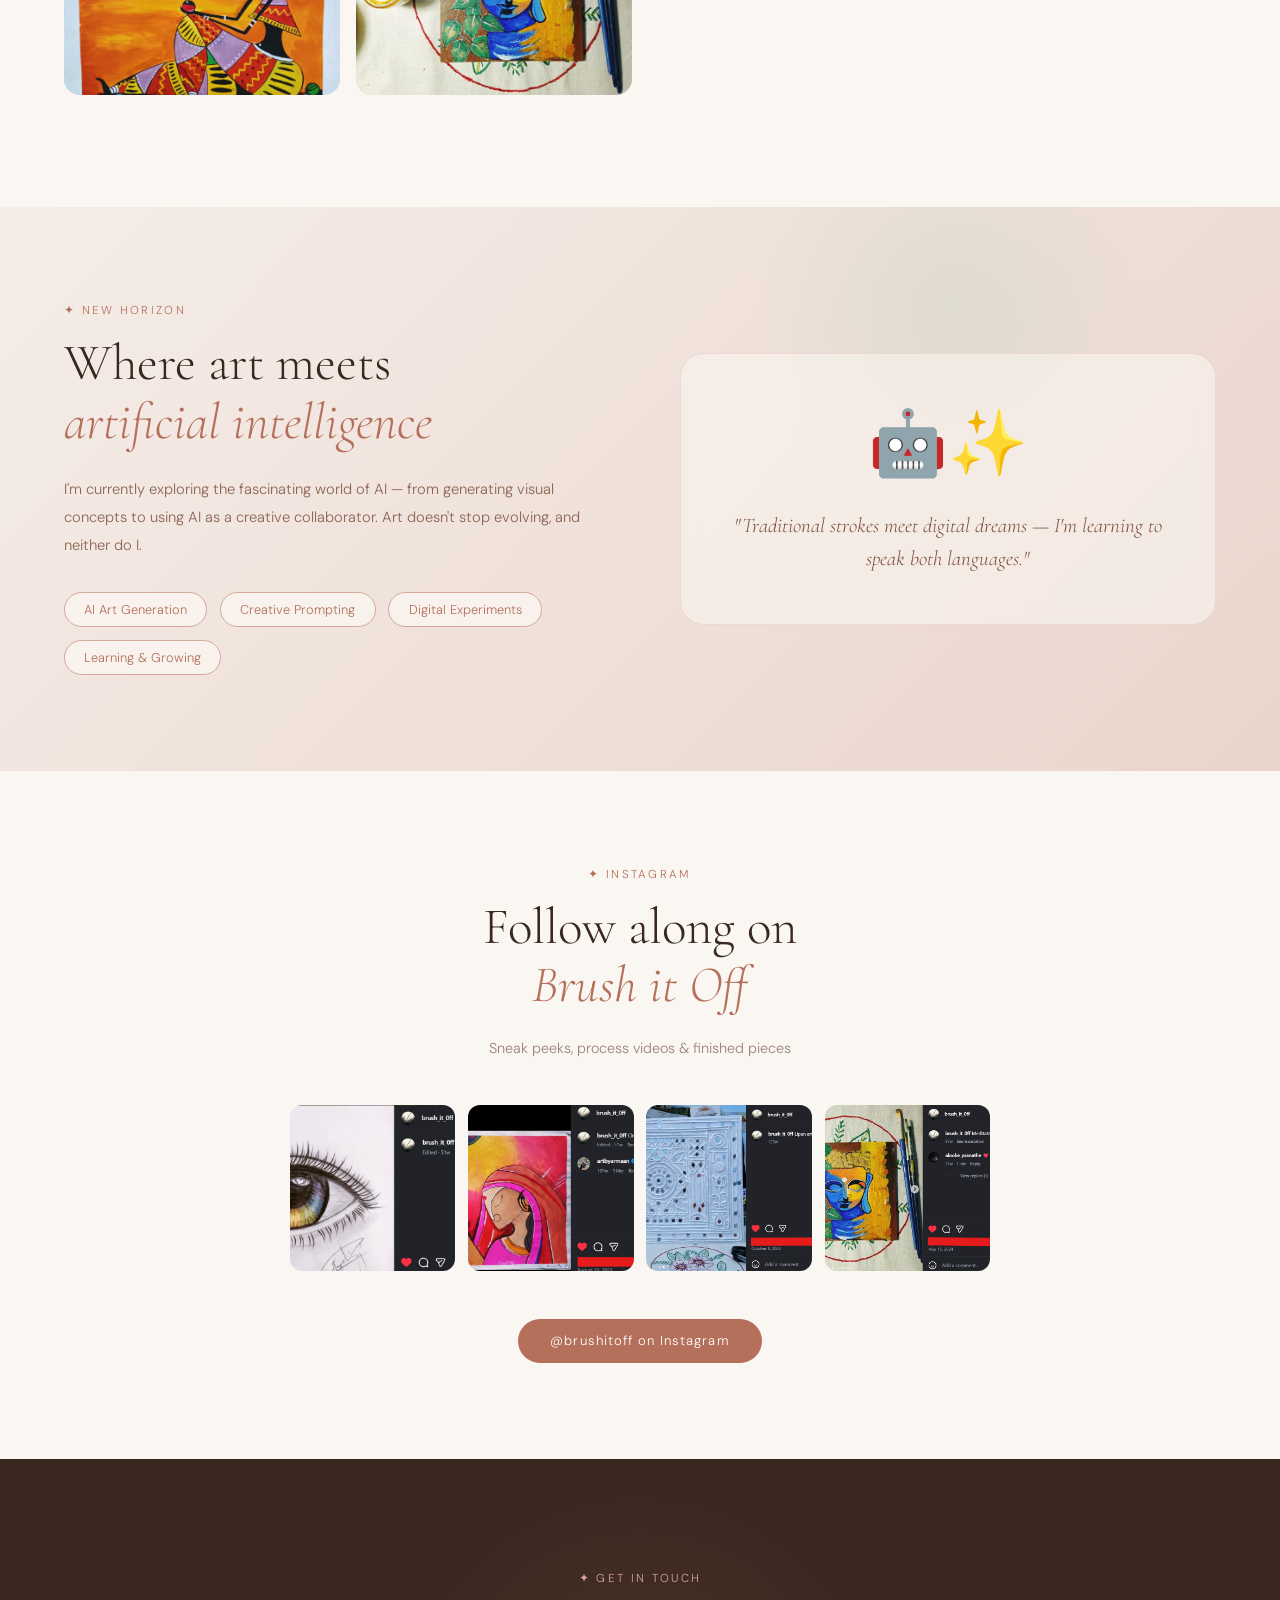
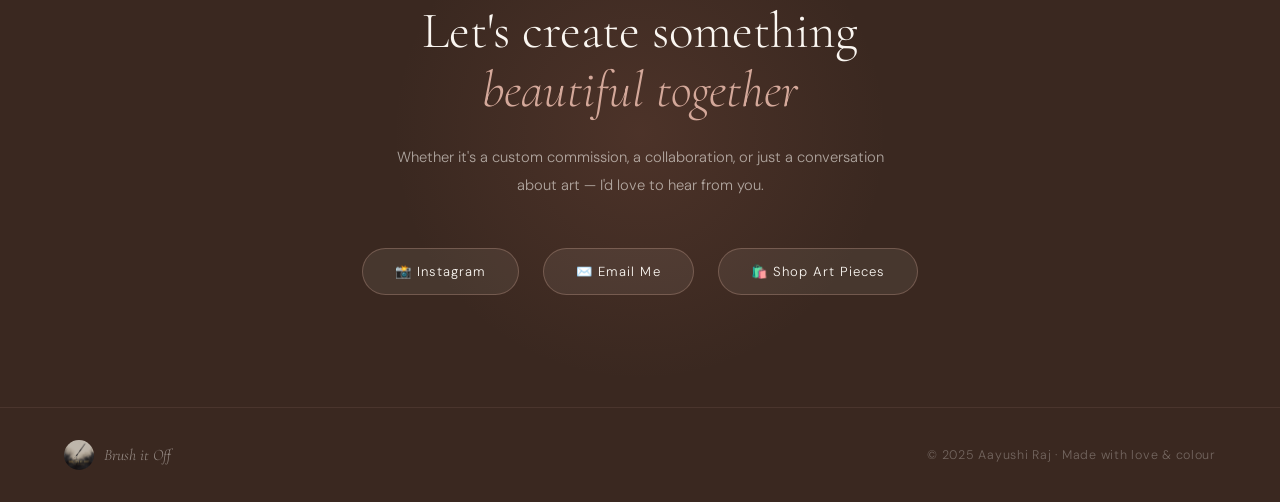
==== commit 6b2d398e: "Update index.html" ====
--- a/index.html
+++ b/index.html
@@ -874,10 +874,10 @@
     <p style="font-size:0.9rem; color:var(--muted-text); margin-top:0.5rem; margin-bottom:2rem;">Sneak peeks, process videos & finished pieces</p>
   </div>
   <div class="insta-grid reveal">
-    <div class="insta-item"><img src="images/insta-1.jpeg" alt="Post 1"></div>
-    <div class="insta-item"><img src="images/insta-2.jpeg" alt="Post 2"></div>
-    <div class="insta-item"><img src="images/insta-3.jpeg" alt="Post 3"></div>
-    <div class="insta-item"><img src="images/insta-4.jpeg" alt="Post 4"></div>
+    <div class="insta-item"><img src="images/insta-1.png" alt="Post 1"></div>
+    <div class="insta-item"><img src="images/insta-2.png" alt="Post 2"></div>
+    <div class="insta-item"><img src="images/insta-3.png" alt="Post 3"></div>
+    <div class="insta-item"><img src="images/insta-4.png" alt="Post 4"></div>
   </div>
   <a href="https://instagram.com/brushitoff" target="_blank" class="btn-primary">@brushitoff on Instagram</a>
 </section>
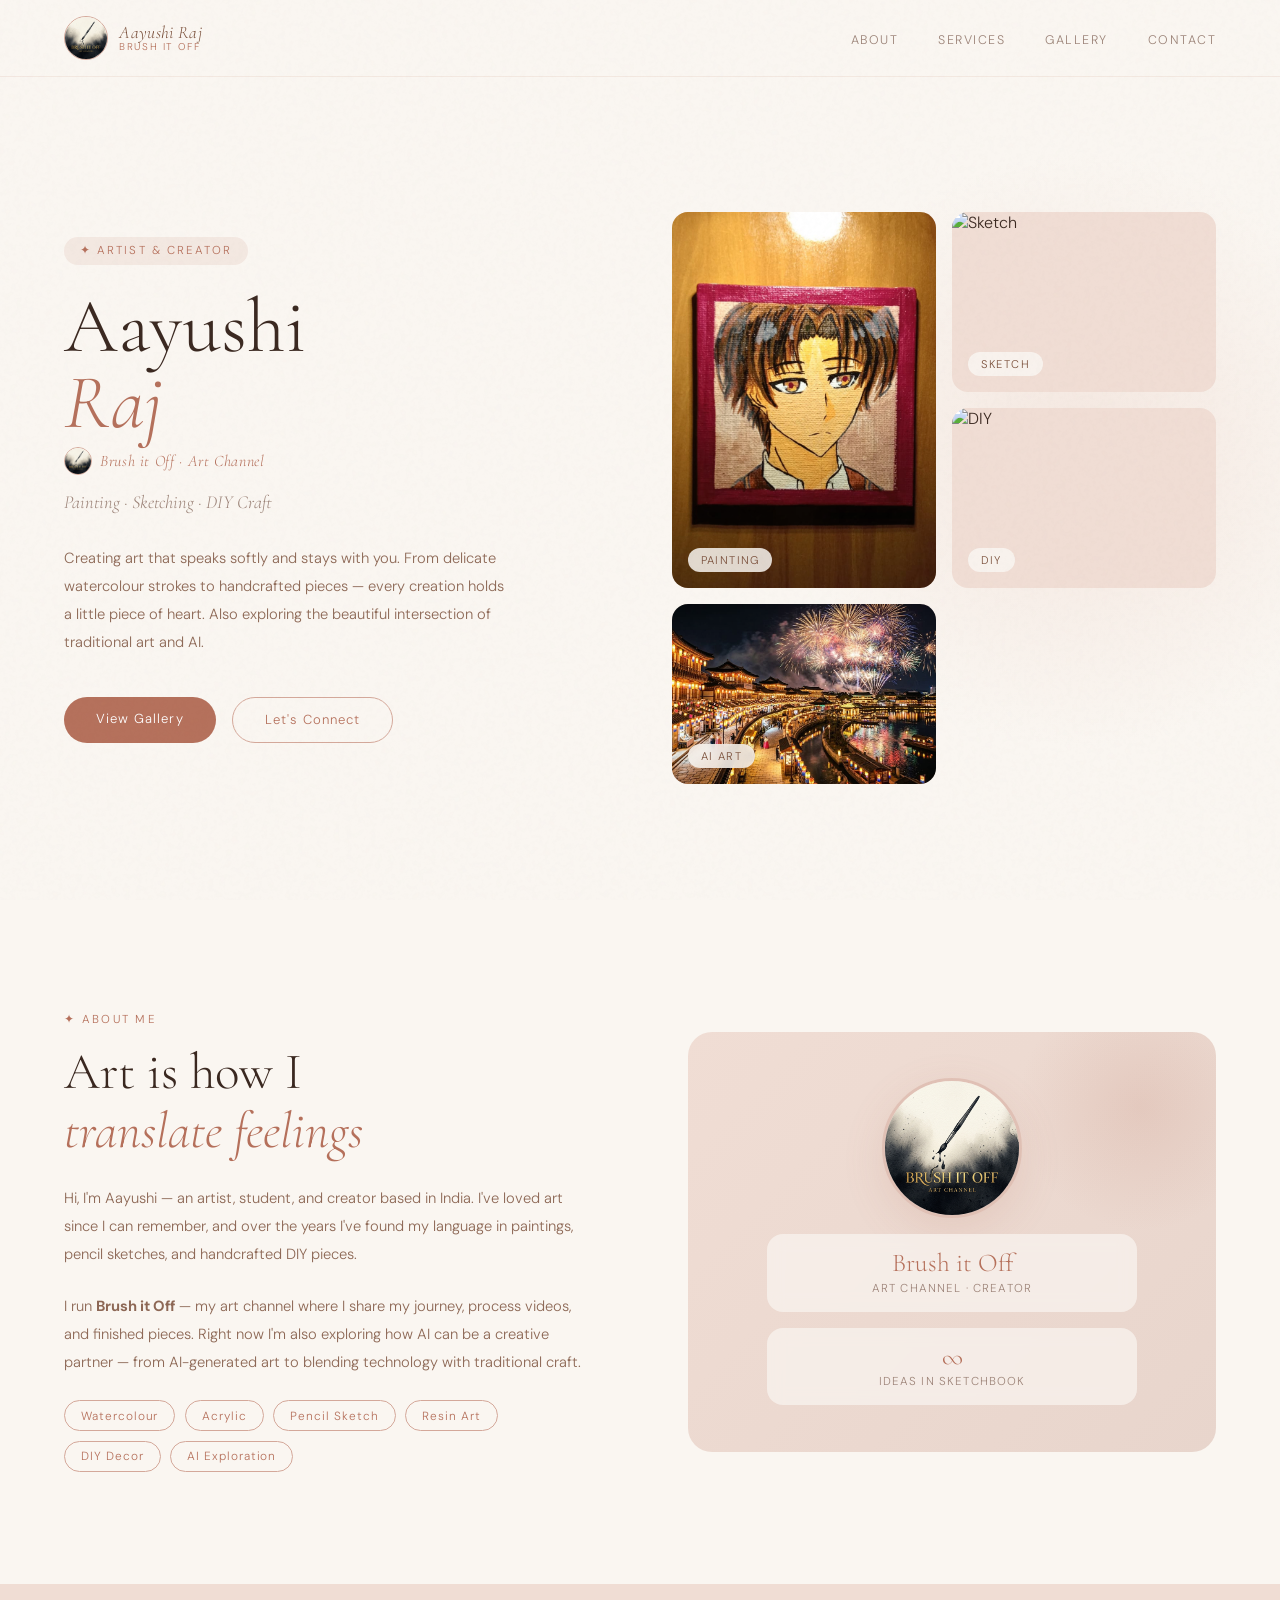
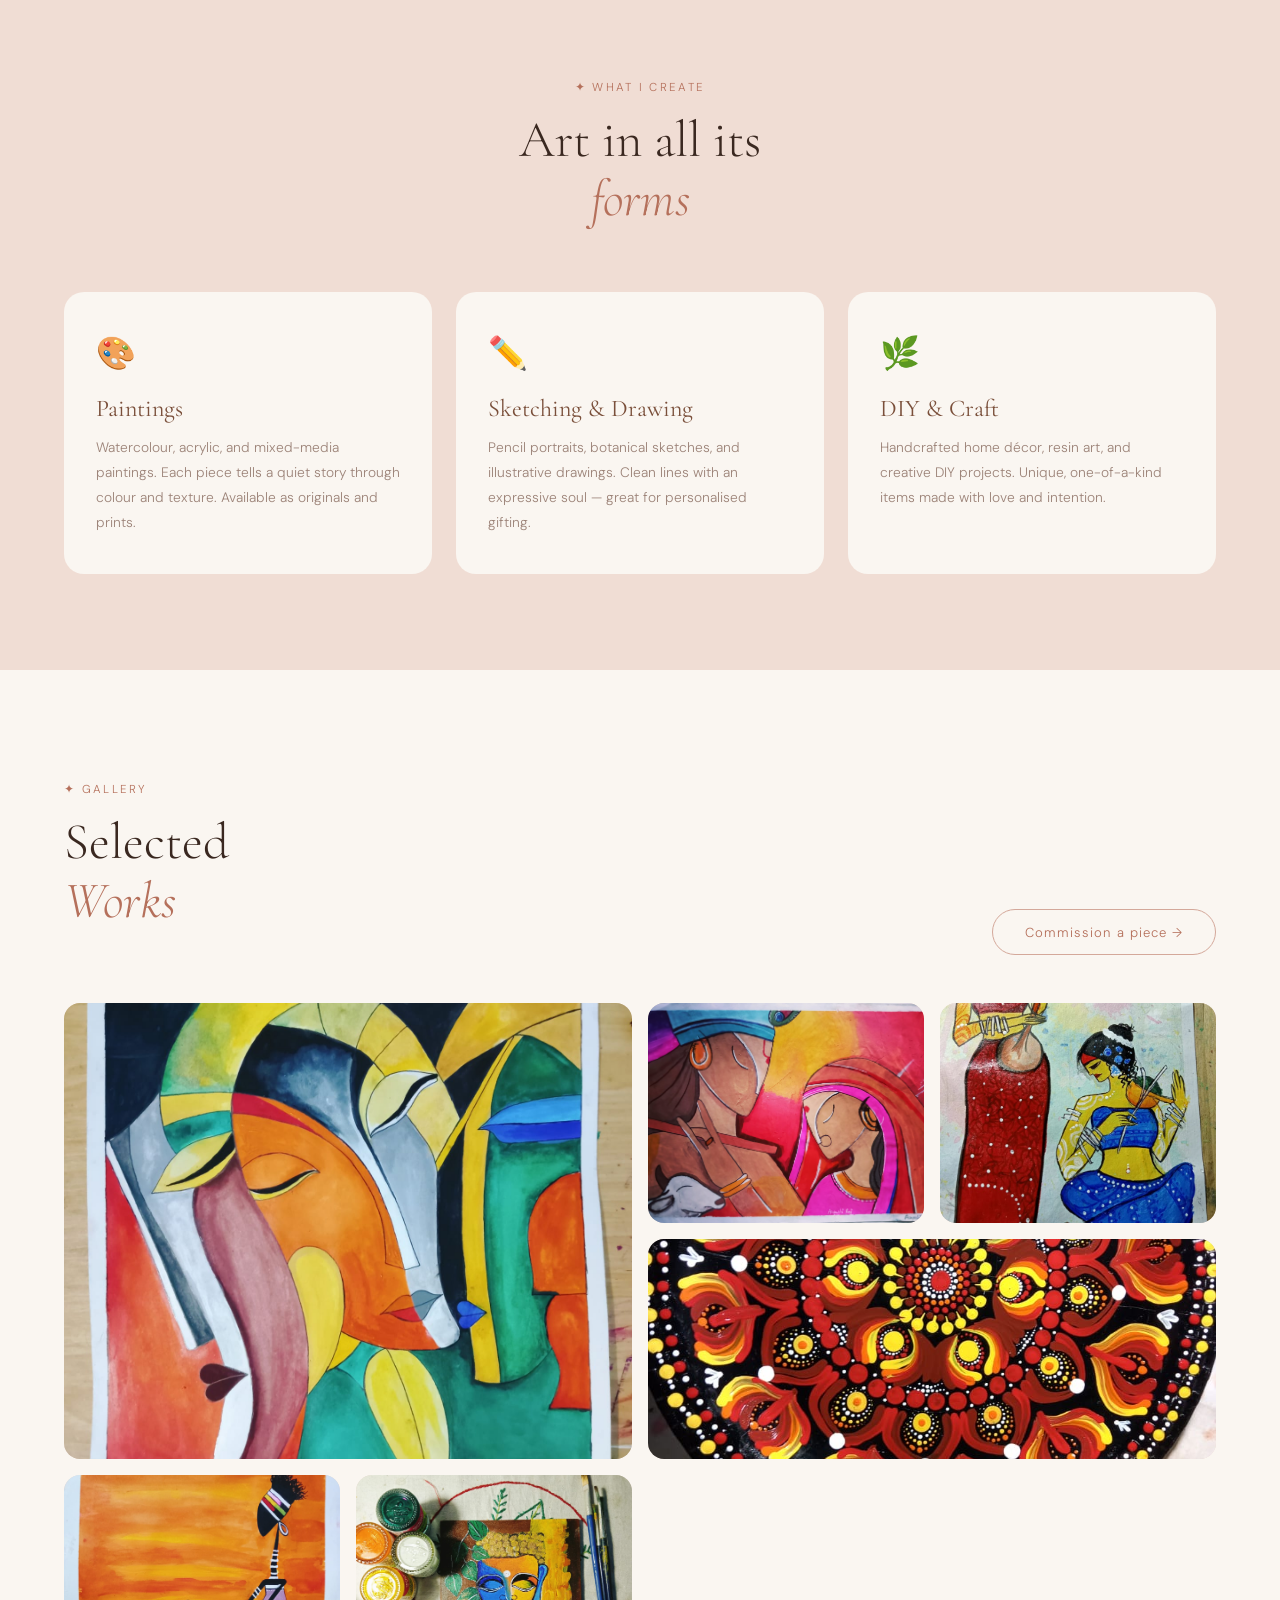
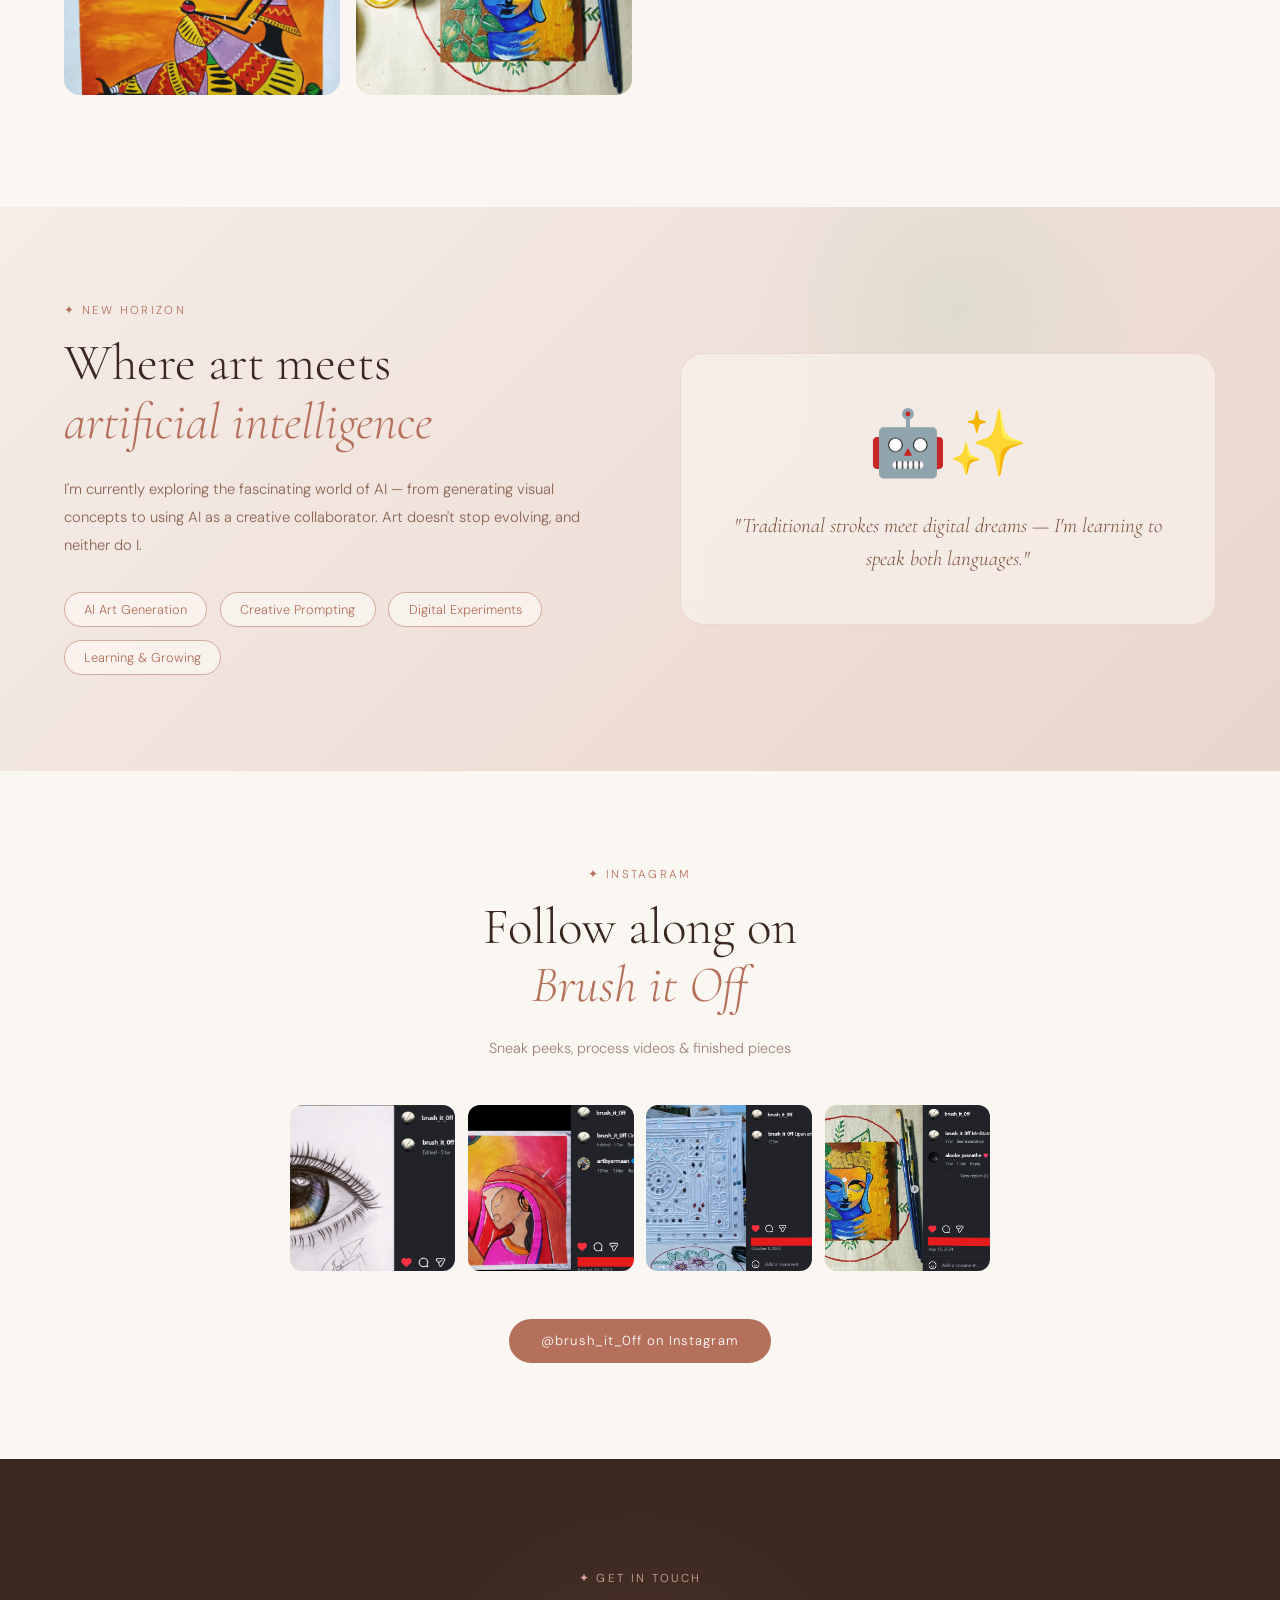
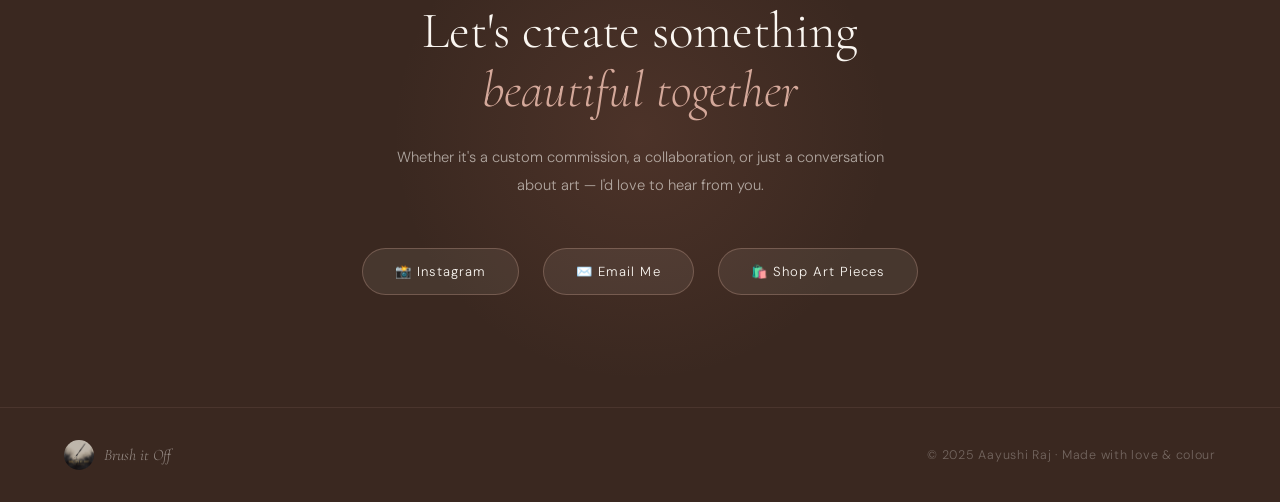
==== commit 645d4405: "Update index.html" ====
--- a/index.html
+++ b/index.html
@@ -879,7 +879,7 @@
     <div class="insta-item"><img src="images/insta-3.png" alt="Post 3"></div>
     <div class="insta-item"><img src="images/insta-4.png" alt="Post 4"></div>
   </div>
-  <a href="https://instagram.com/brushitoff" target="_blank" class="btn-primary">@brushitoff on Instagram</a>
+  <a href="https://instagram.com/brush_it_0ff" target="_blank" class="btn-primary">@brush_it_0ff on Instagram</a>
 </section>
 
 <!-- CONTACT -->
@@ -889,7 +889,7 @@
     <h2 class="section-title">Let's create something<br><em>beautiful together</em></h2>
     <p class="contact-desc">Whether it's a custom commission, a collaboration, or just a conversation about art — I'd love to hear from you.</p>
     <div class="contact-links">
-      <a href="https://instagram.com/brushitoff" target="_blank" class="contact-link">📸 Instagram</a>
+      <a href="https://instagram.com/brush_it_0ff" target="_blank" class="contact-link">📸 Instagram</a>
       <a href="mailto:aayushi@email.com" class="contact-link">✉️ Email Me</a>
       <a href="#" class="contact-link">🛍️ Shop Art Pieces</a>
     </div>
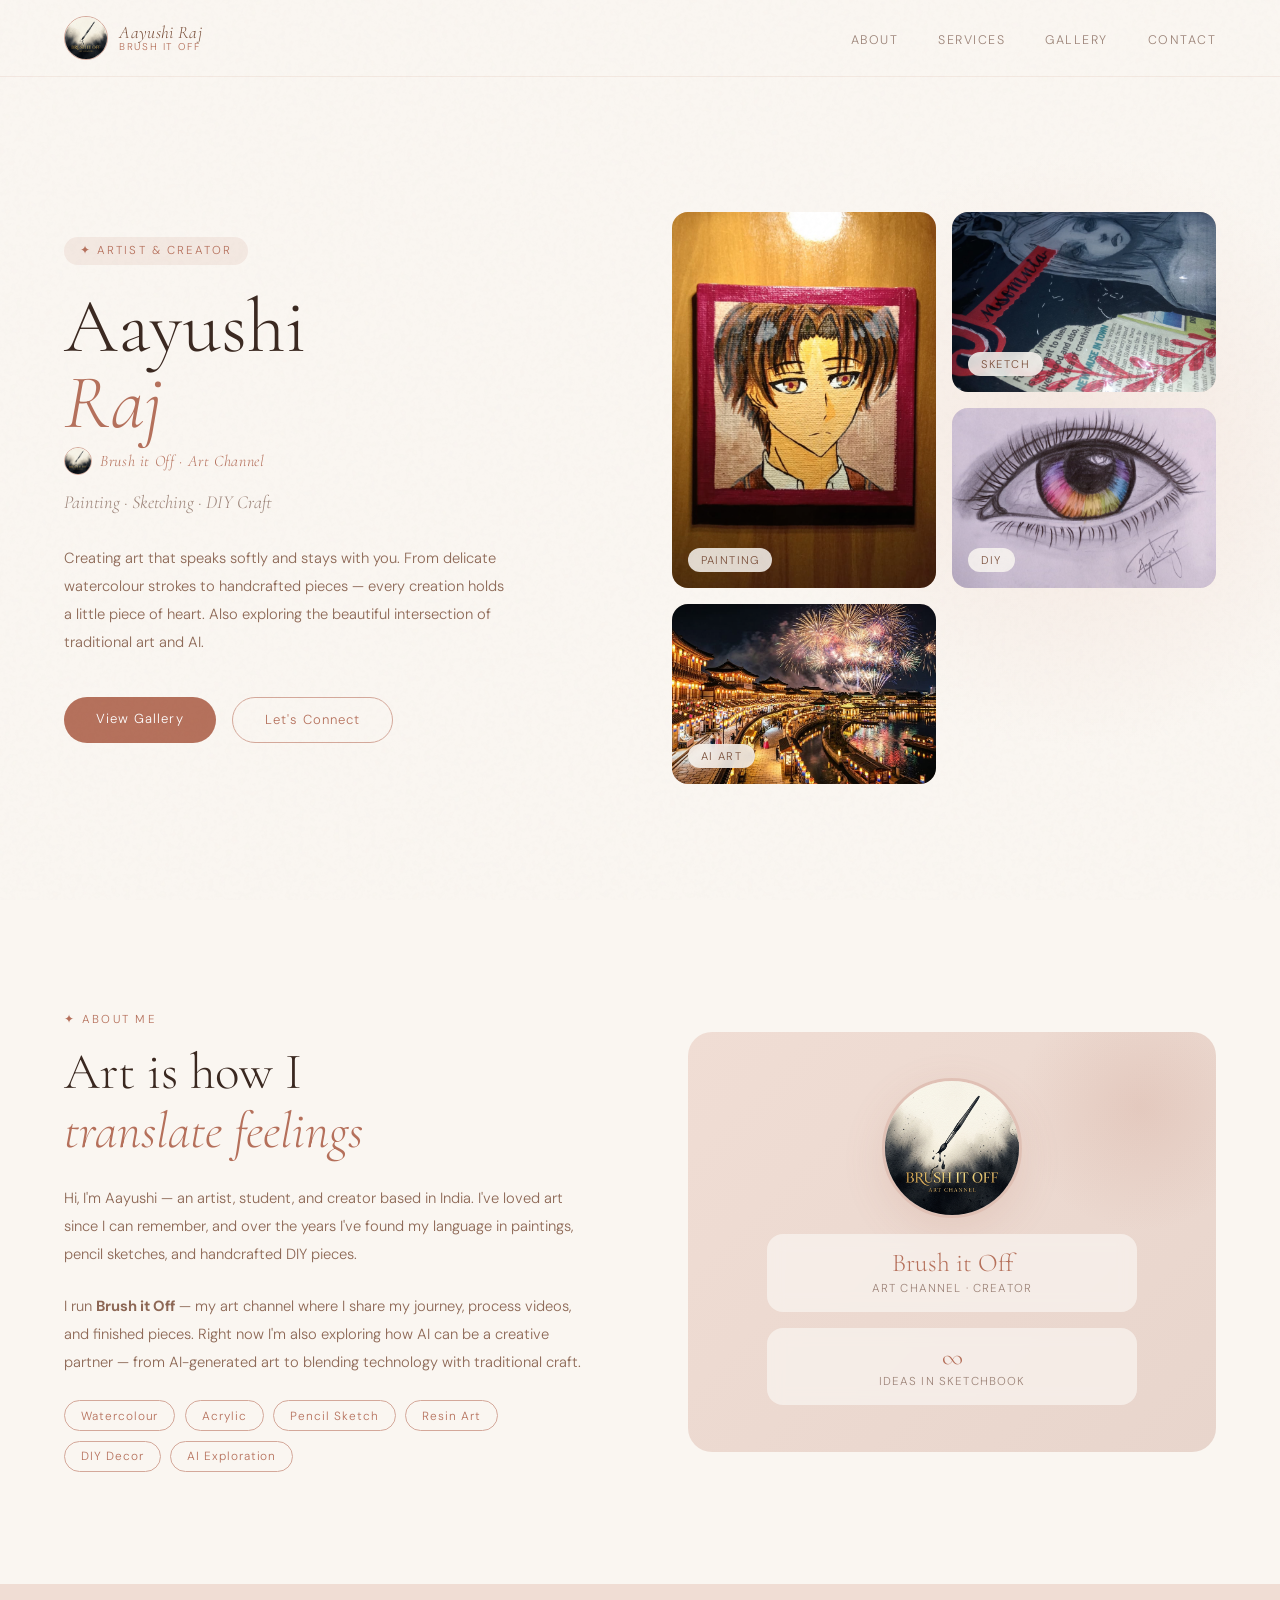
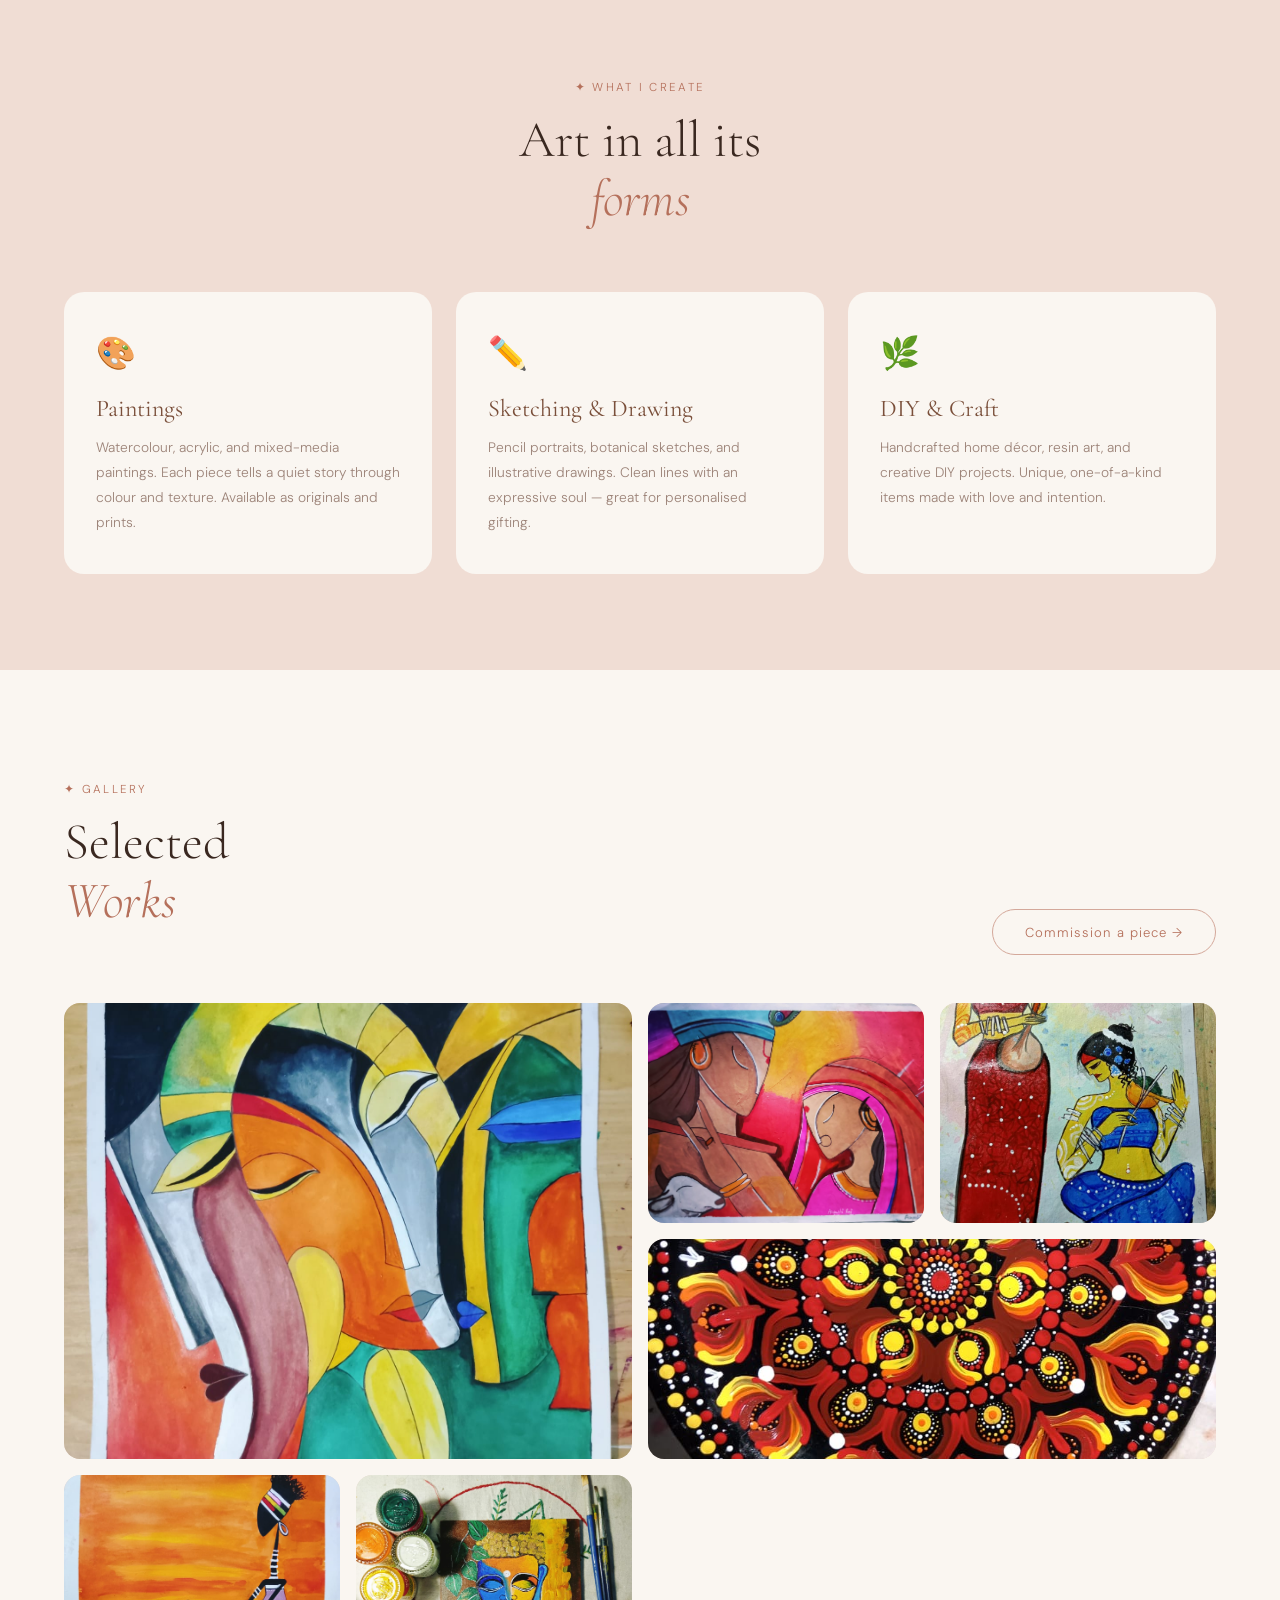
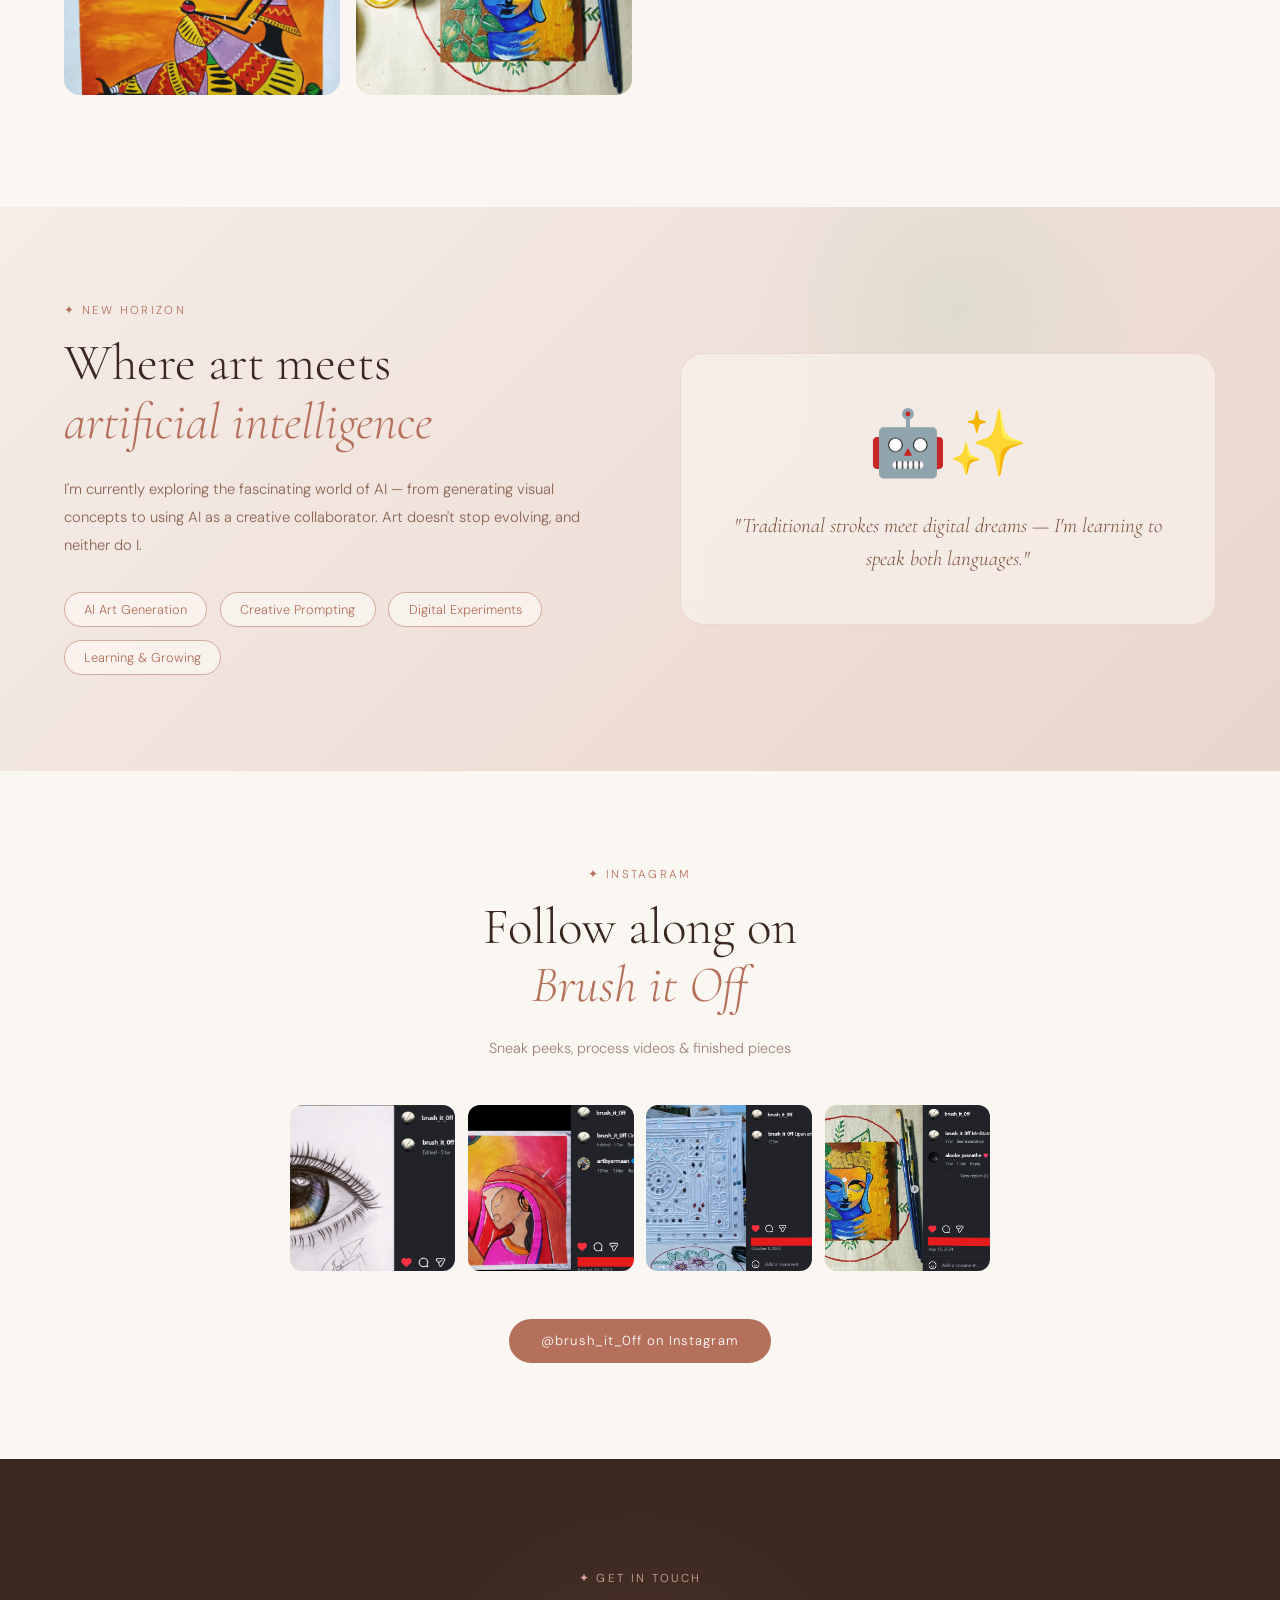
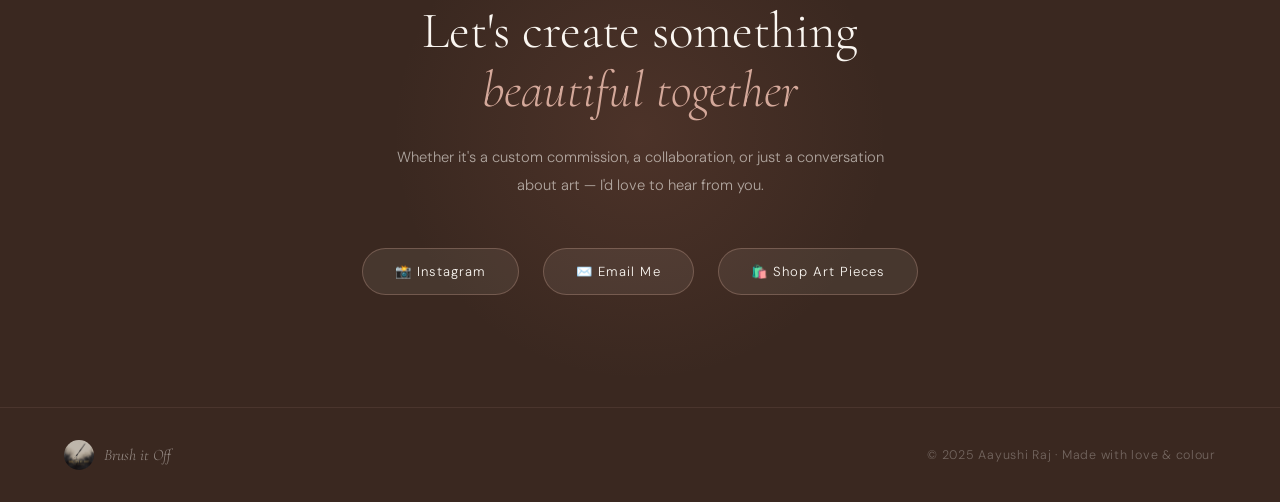
==== commit b83bf149: "Update index.html" ====
--- a/index.html
+++ b/index.html
@@ -890,7 +890,7 @@
     <p class="contact-desc">Whether it's a custom commission, a collaboration, or just a conversation about art — I'd love to hear from you.</p>
     <div class="contact-links">
       <a href="https://instagram.com/brush_it_0ff" target="_blank" class="contact-link">📸 Instagram</a>
-      <a href="mailto:aayushi@email.com" class="contact-link">✉️ Email Me</a>
+      <a href="https://mail.google.com/mail/?view=cm&to=rajsinhaaayushifr16@gmail.com" target="_blank" class="contact-link">✉️ Email Me</a>
       <a href="#" class="contact-link">🛍️ Shop Art Pieces</a>
     </div>
   </div>
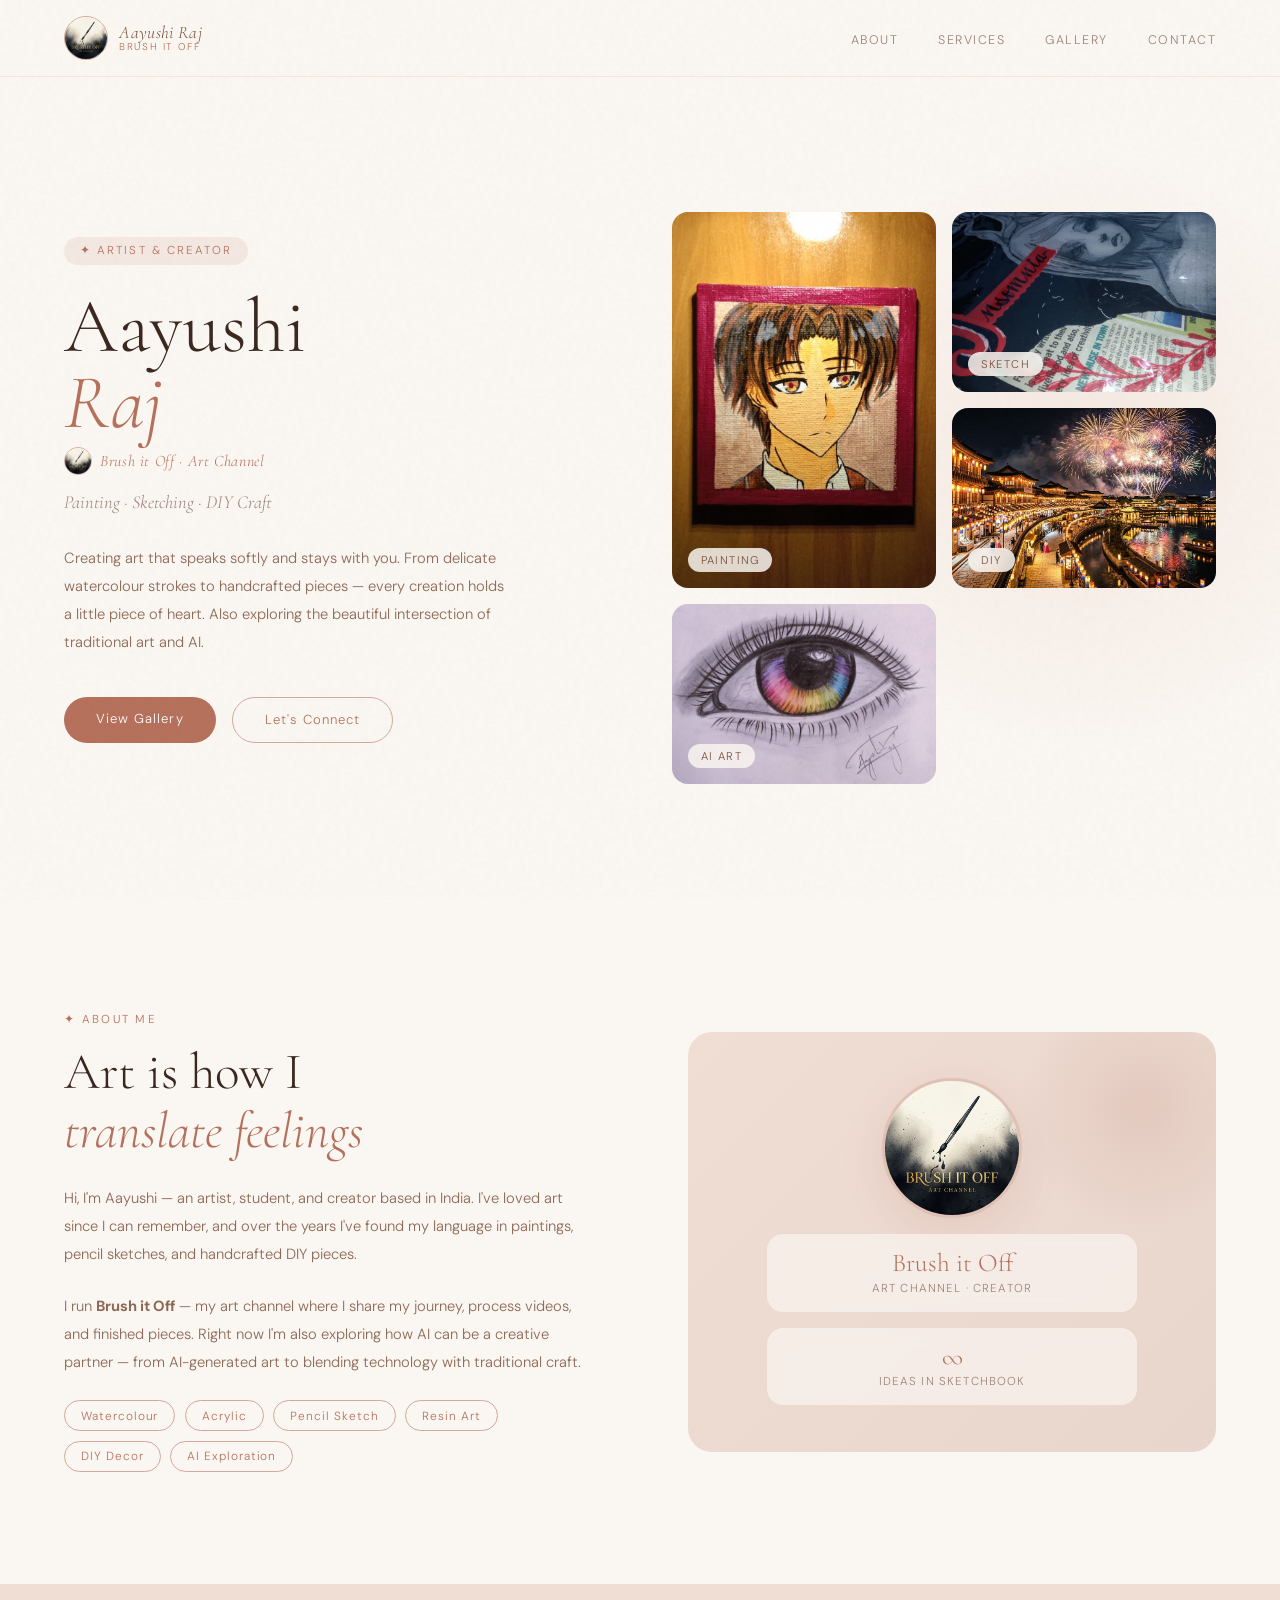
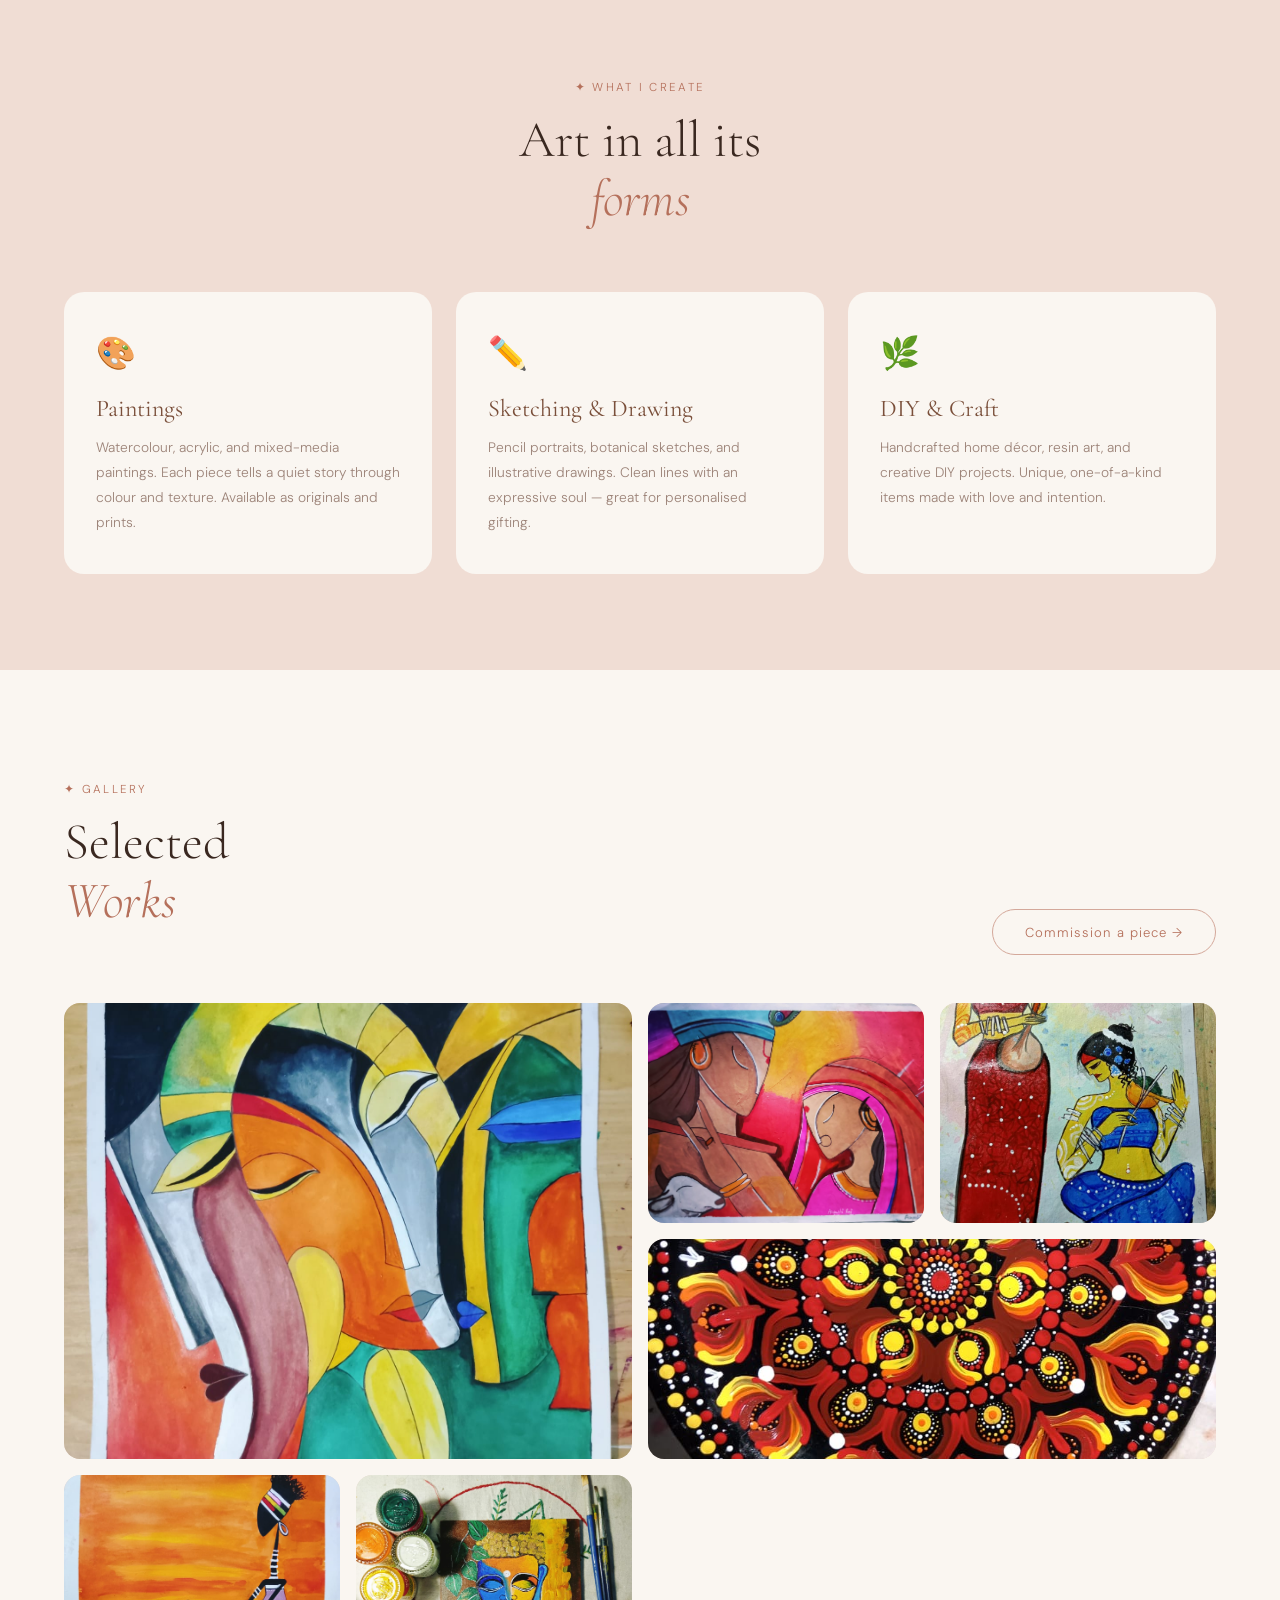
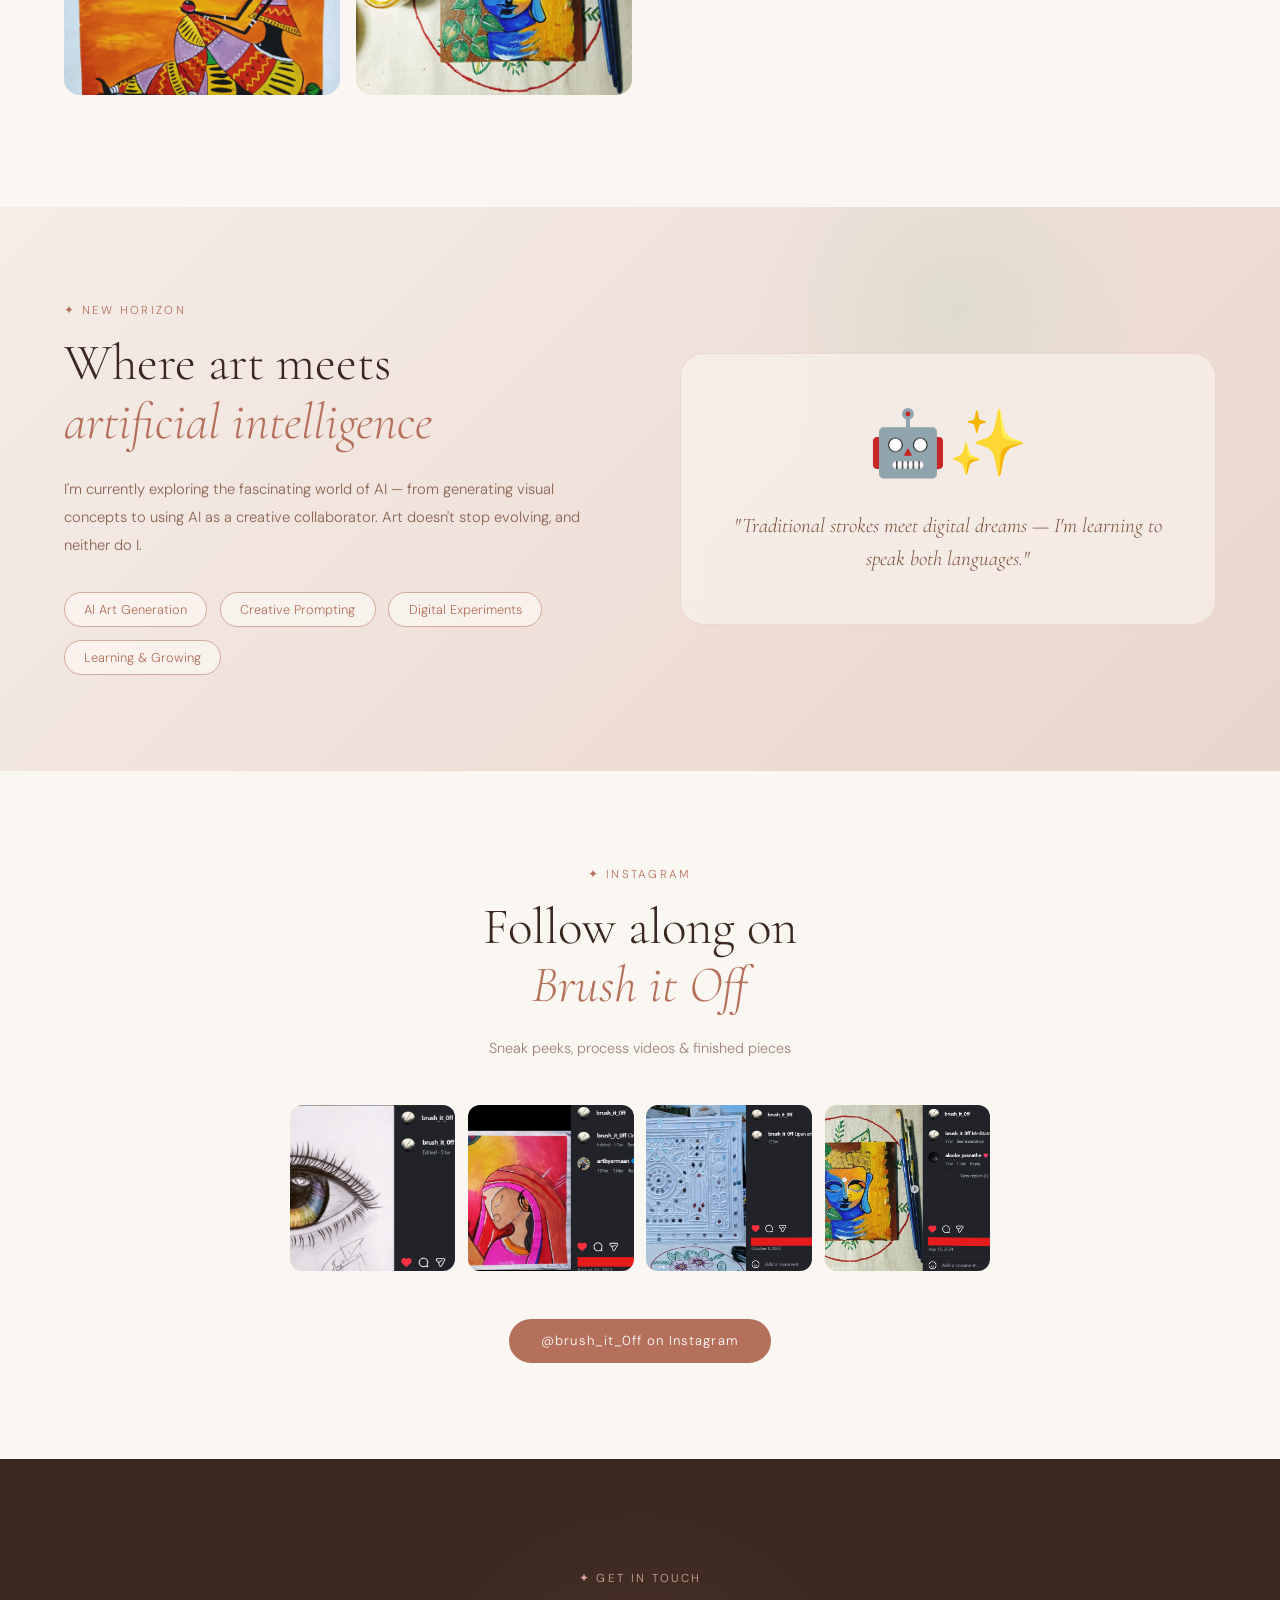
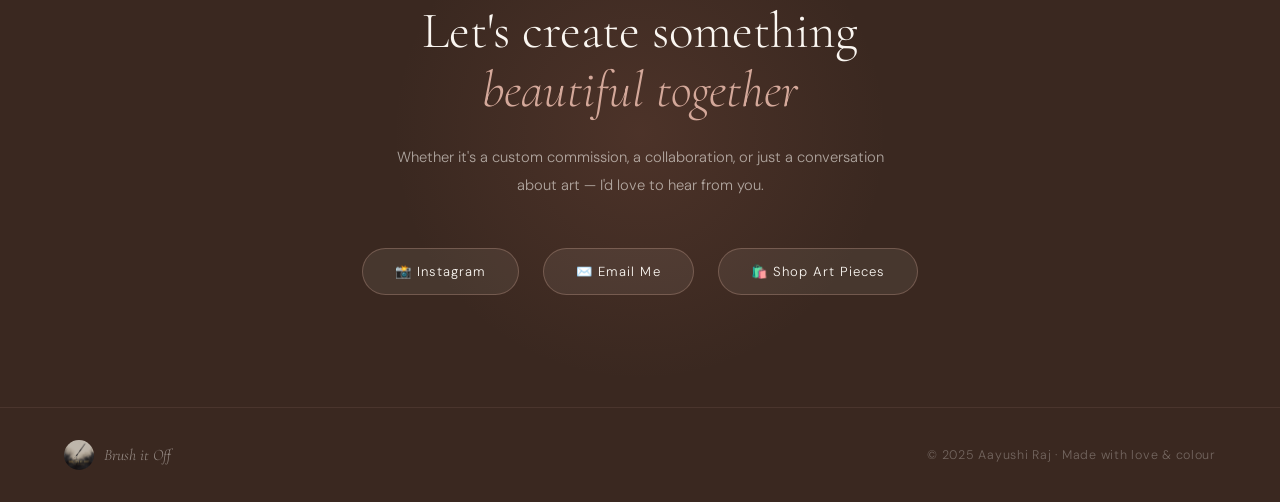
==== commit bd75ddb3: "Update index.html" ====
--- a/index.html
+++ b/index.html
@@ -736,11 +736,11 @@
       <span class="art-card-label">Sketch</span>
     </div>
     <div class="art-card">
-      <img src="images/hero-3.jpeg" alt="DIY">
+      <img src="images/hero-4.jpeg" alt="DIY">
       <span class="art-card-label">DIY</span>
     </div>
     <div class="art-card">
-      <img src="images/hero-4.jpeg" alt="AI Art">
+      <img src="images/hero-3.jpeg" alt="AI Art">
       <span class="art-card-label">AI Art</span>
     </div>
   </div>
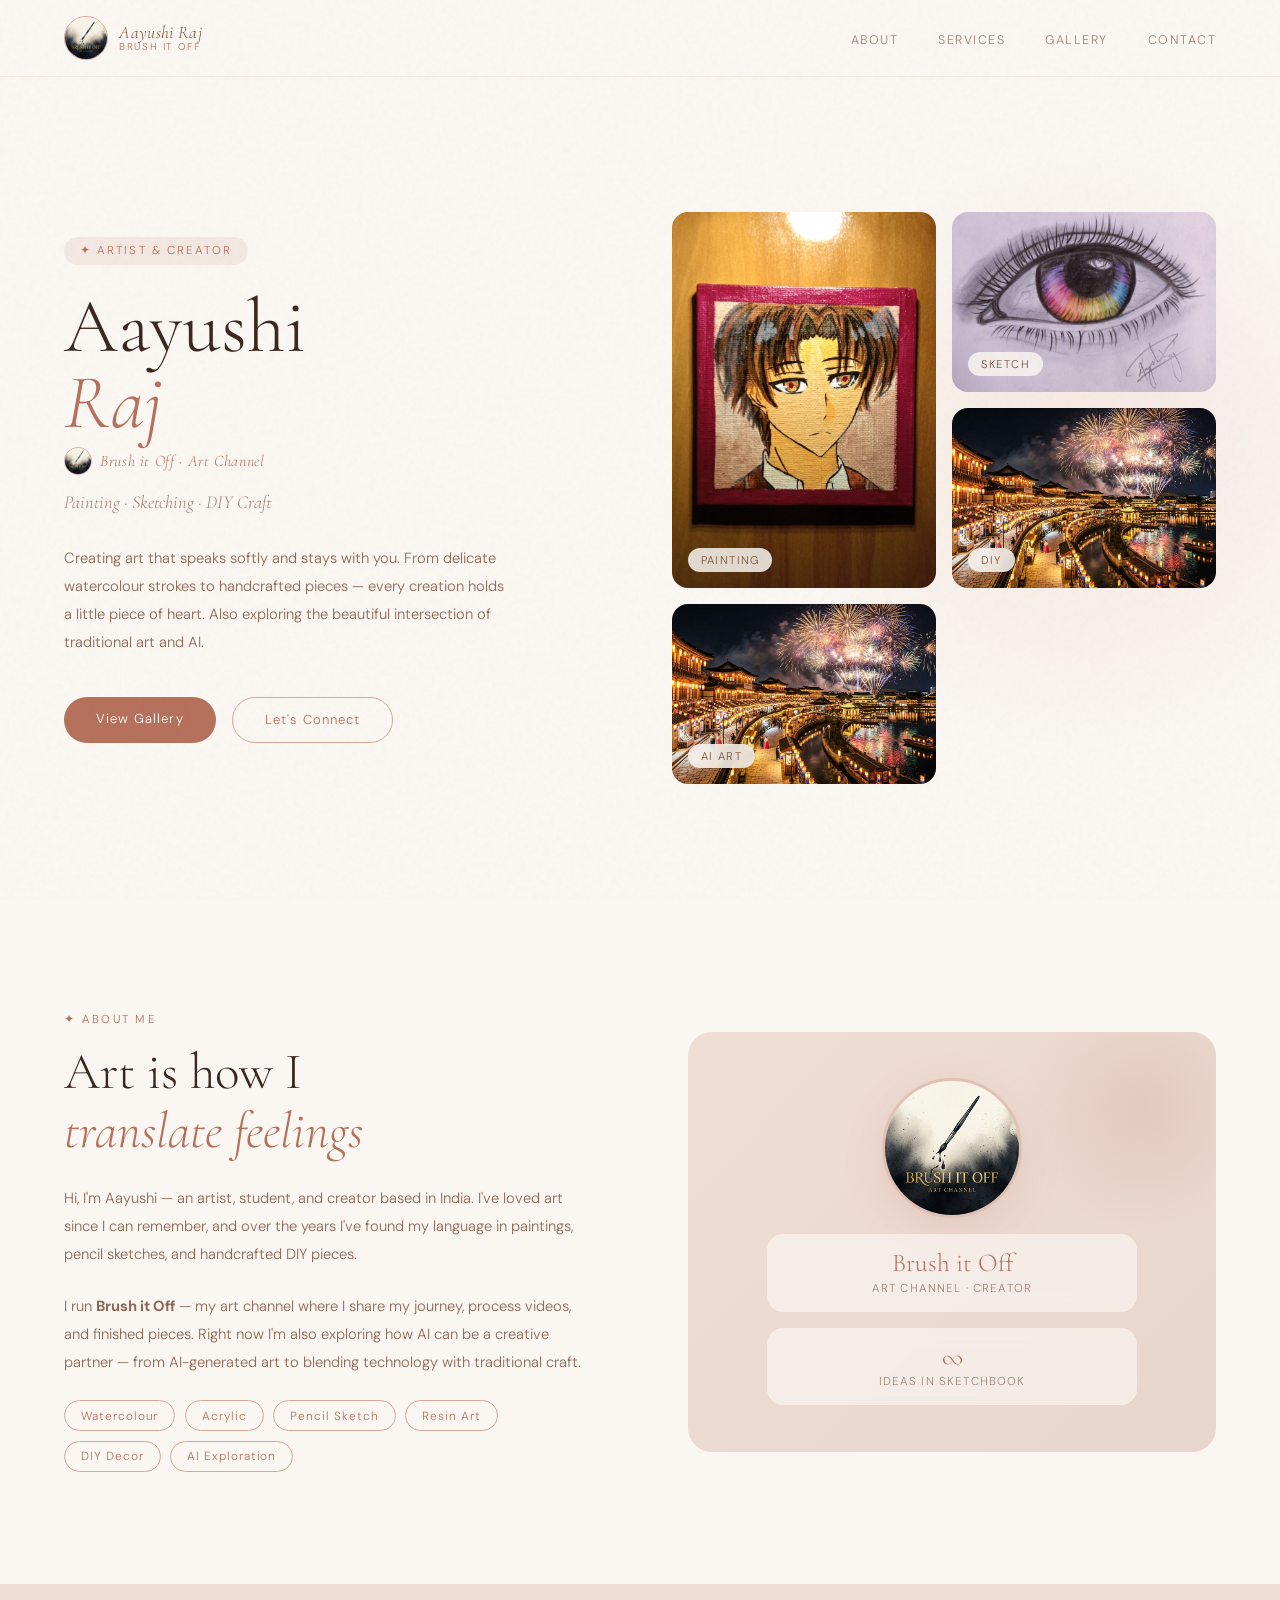
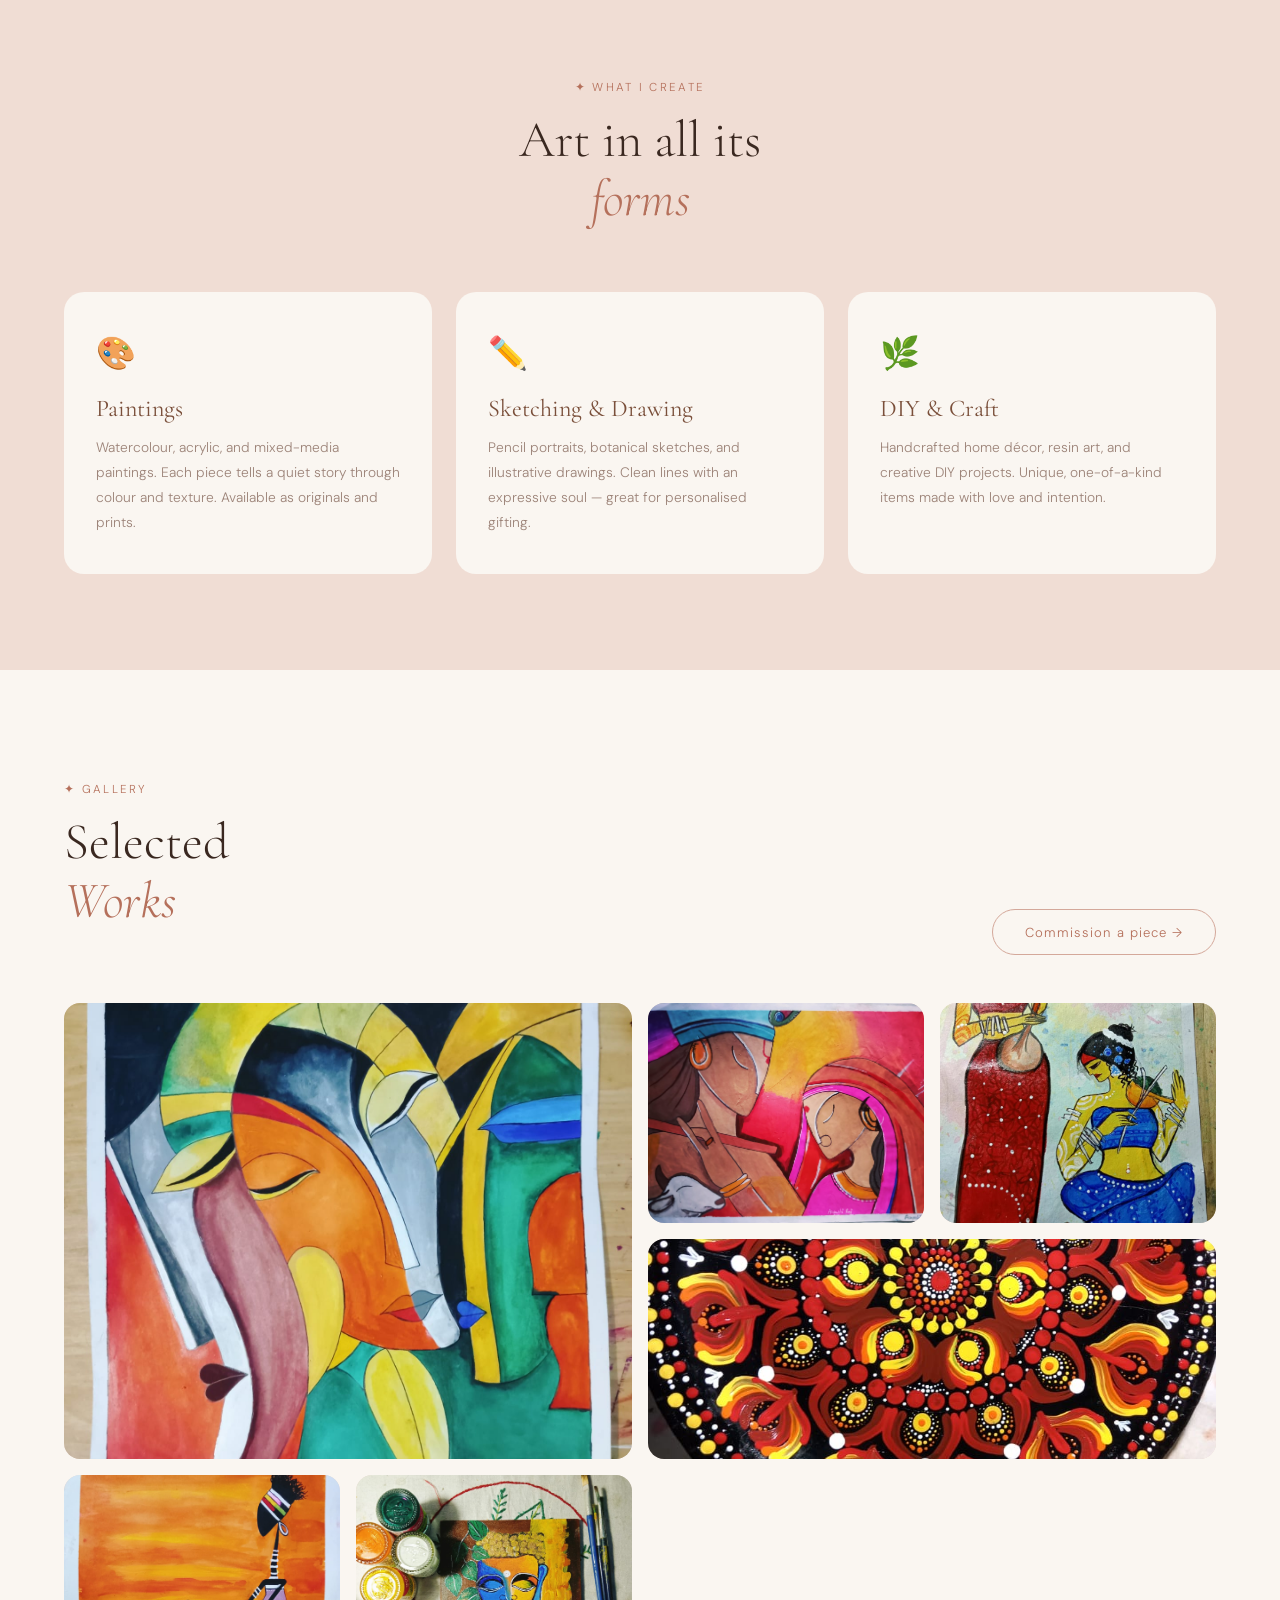
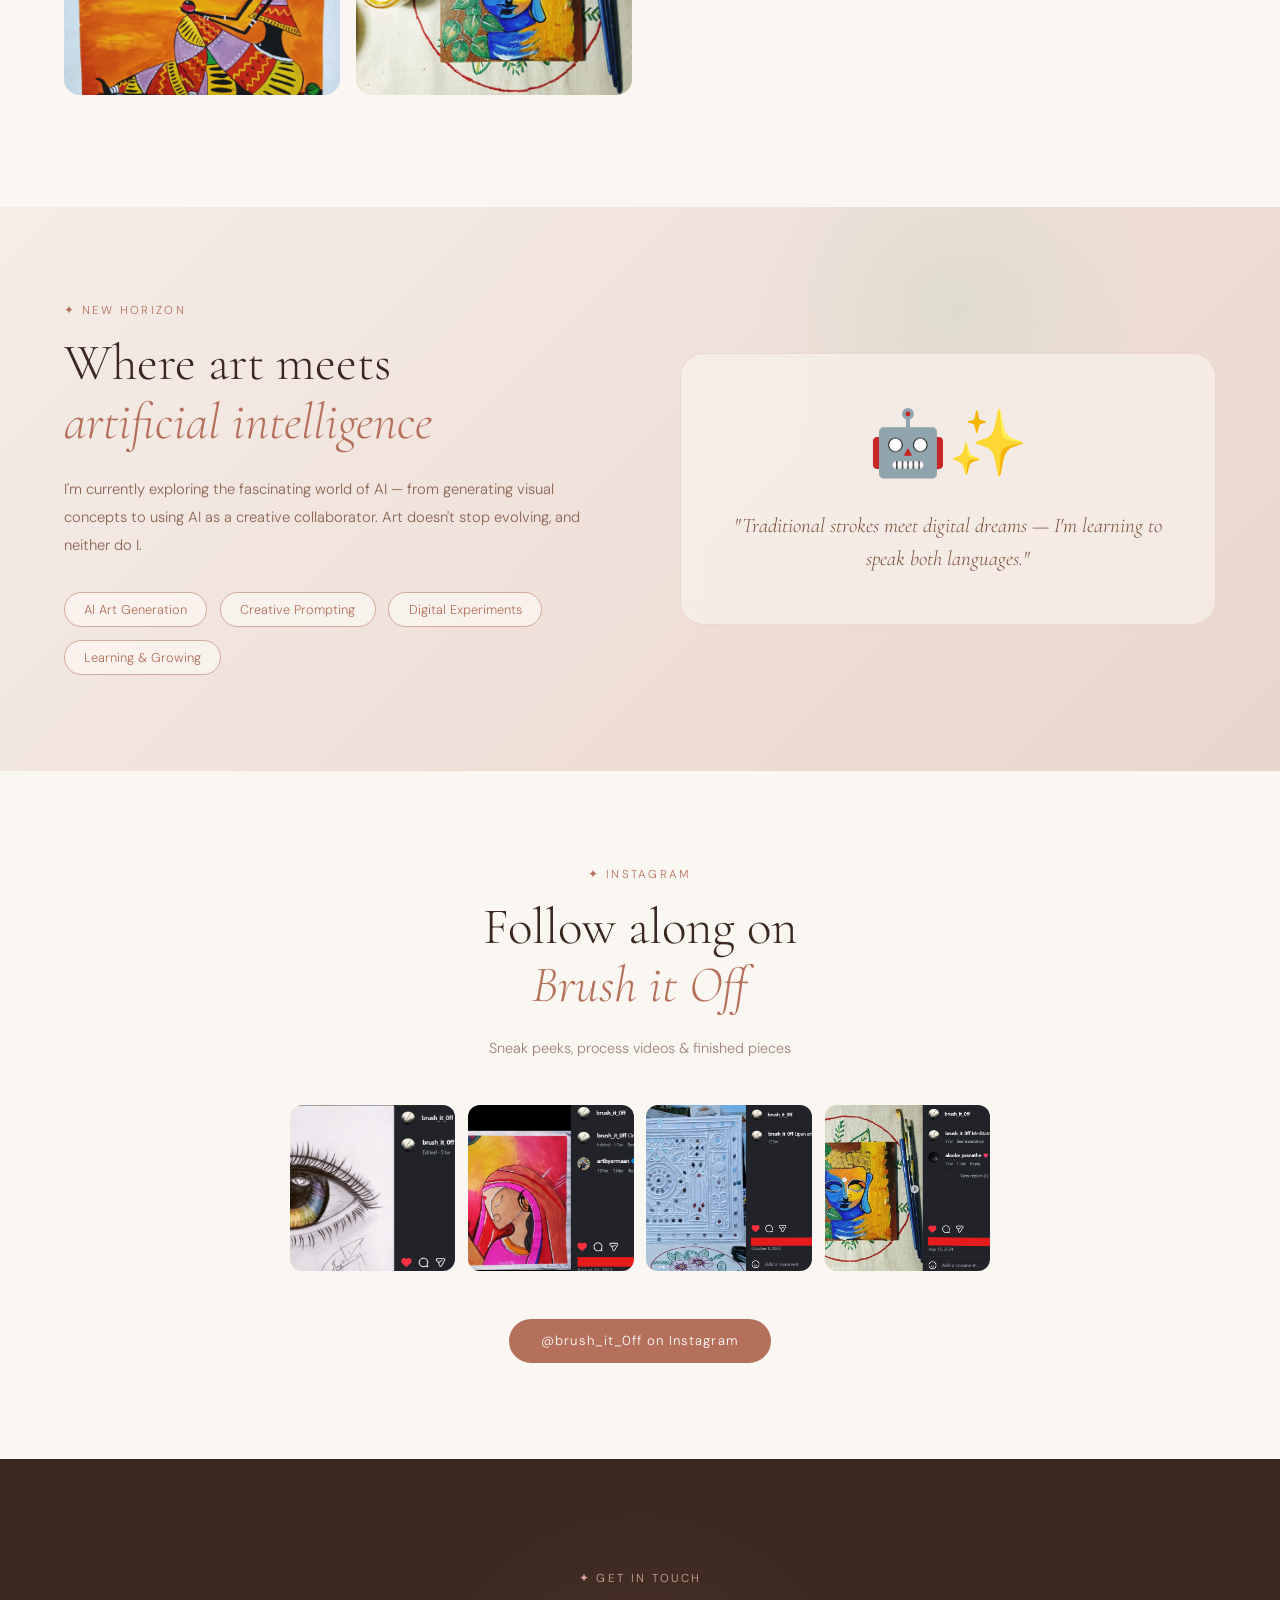
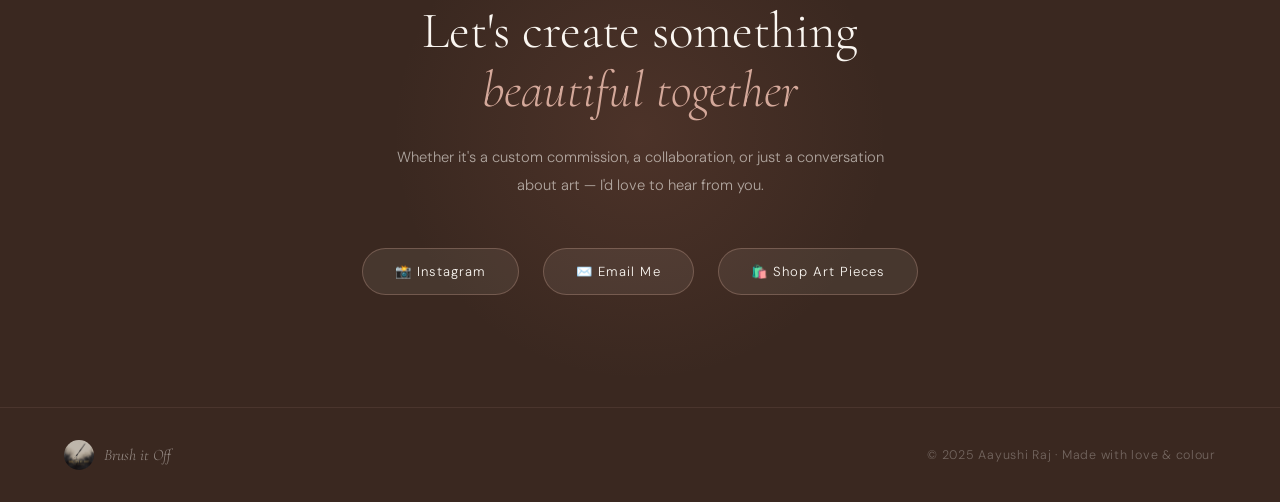
==== commit b04092b7: "Update index.html" ====
--- a/index.html
+++ b/index.html
@@ -732,7 +732,7 @@
       <span class="art-card-label">Painting</span>
     </div>
     <div class="art-card">
-      <img src="images/hero-2.jpeg" alt="Sketch">
+      <img src="images/hero-3.jpeg" alt="Sketch">
       <span class="art-card-label">Sketch</span>
     </div>
     <div class="art-card">
@@ -740,7 +740,7 @@
       <span class="art-card-label">DIY</span>
     </div>
     <div class="art-card">
-      <img src="images/hero-3.jpeg" alt="AI Art">
+      <img src="images/hero-4.jpeg" alt="AI Art">
       <span class="art-card-label">AI Art</span>
     </div>
   </div>
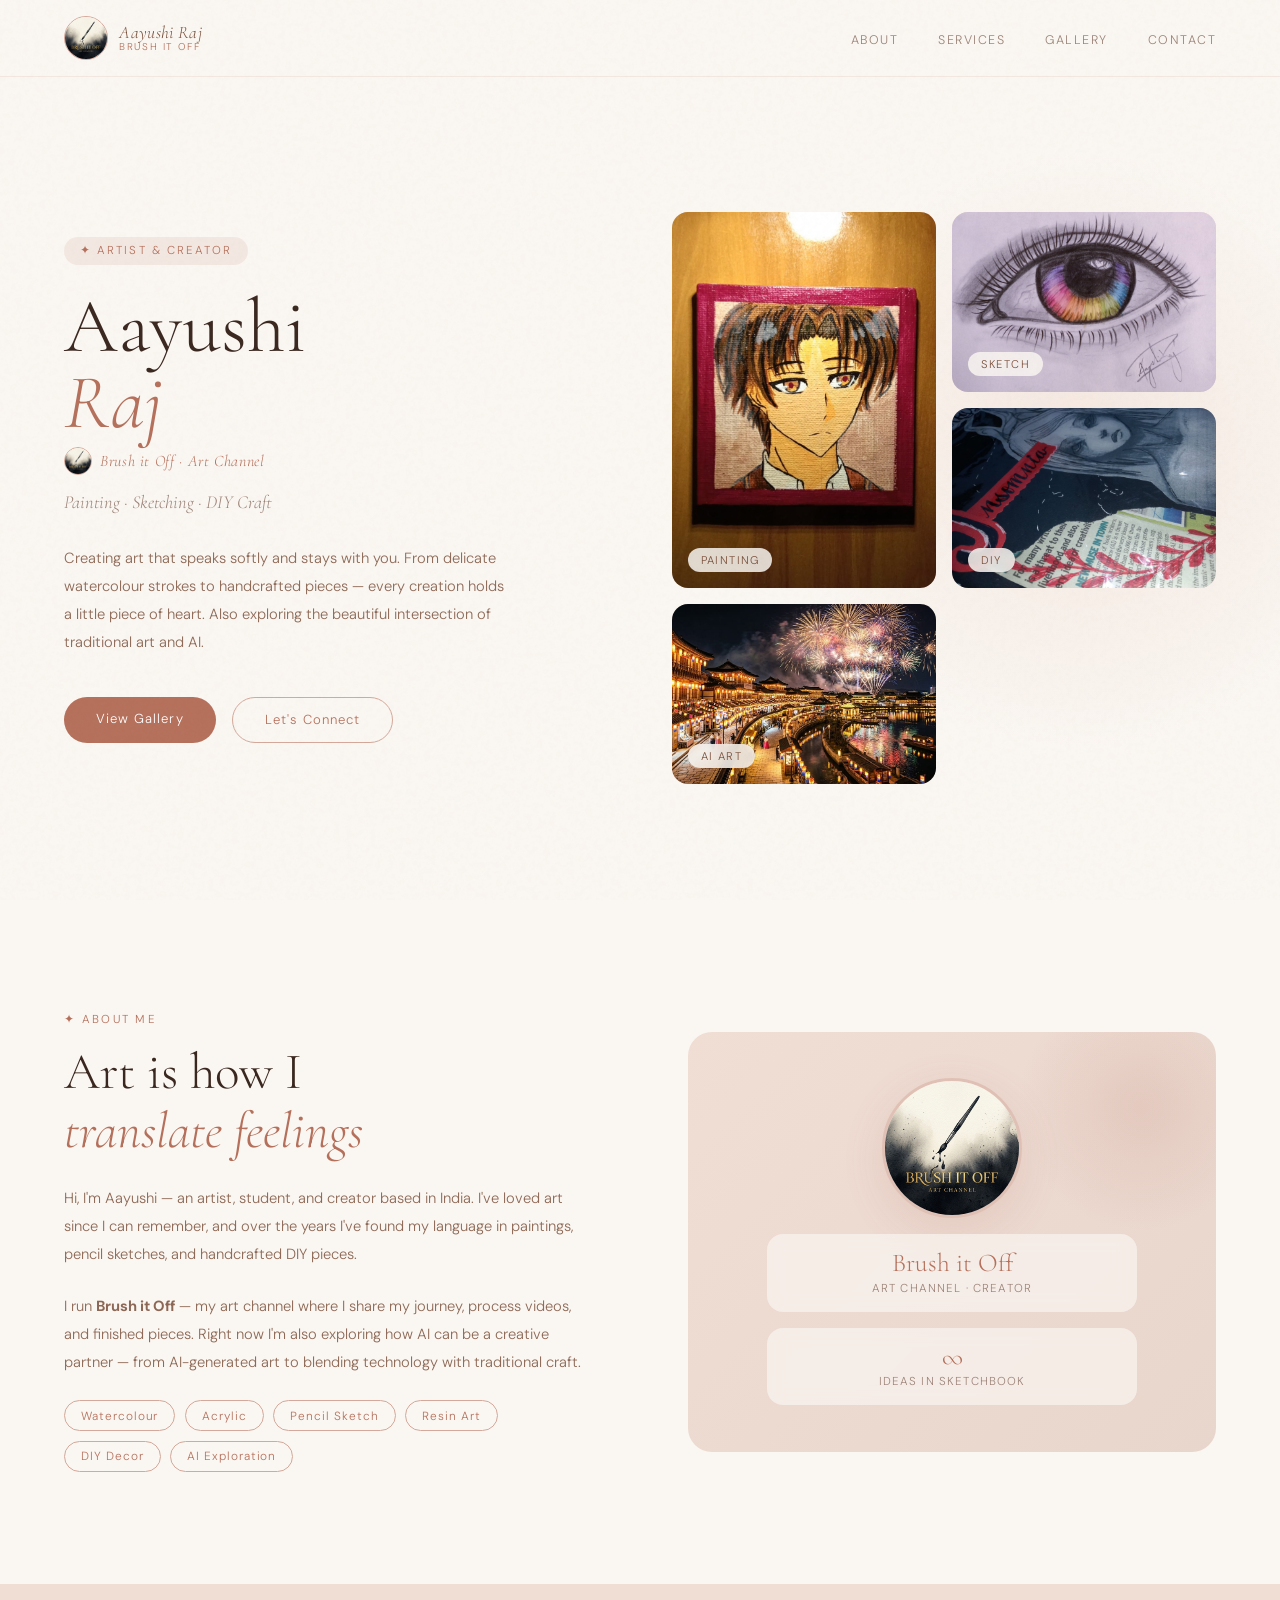
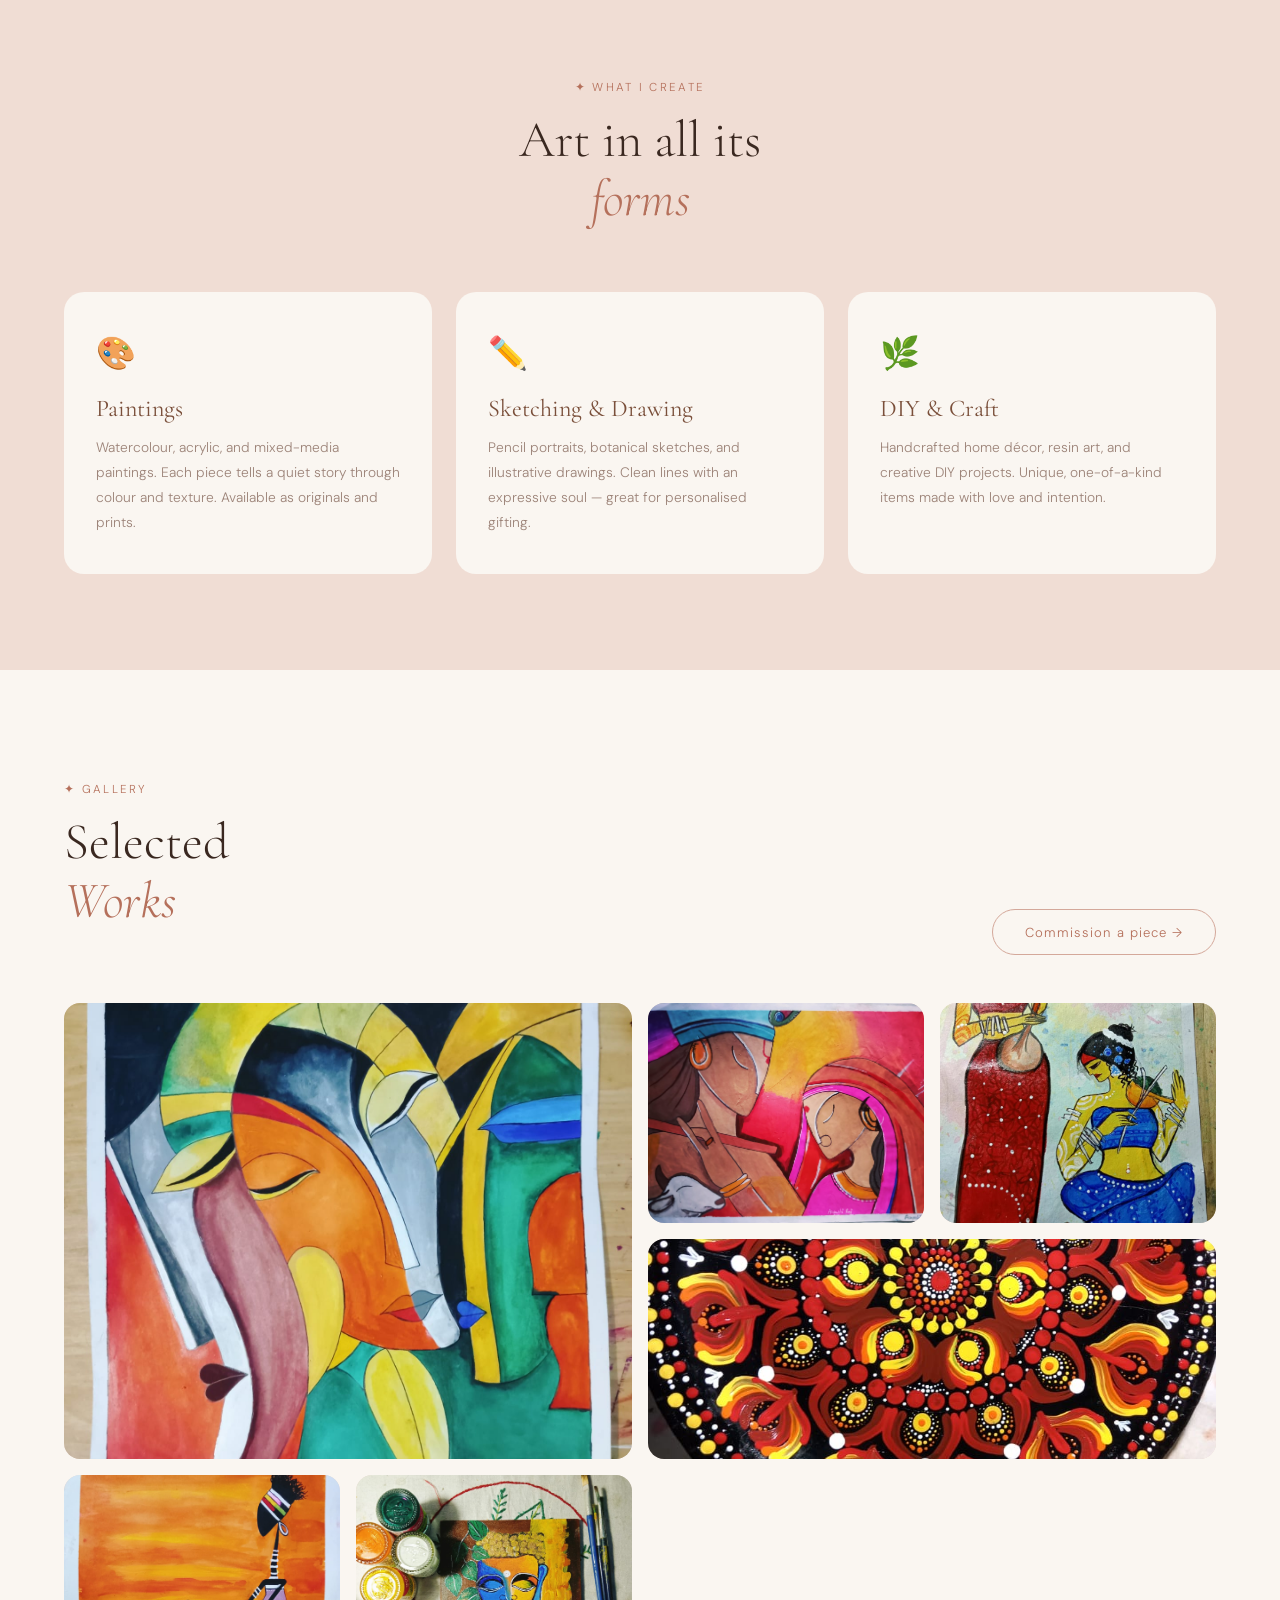
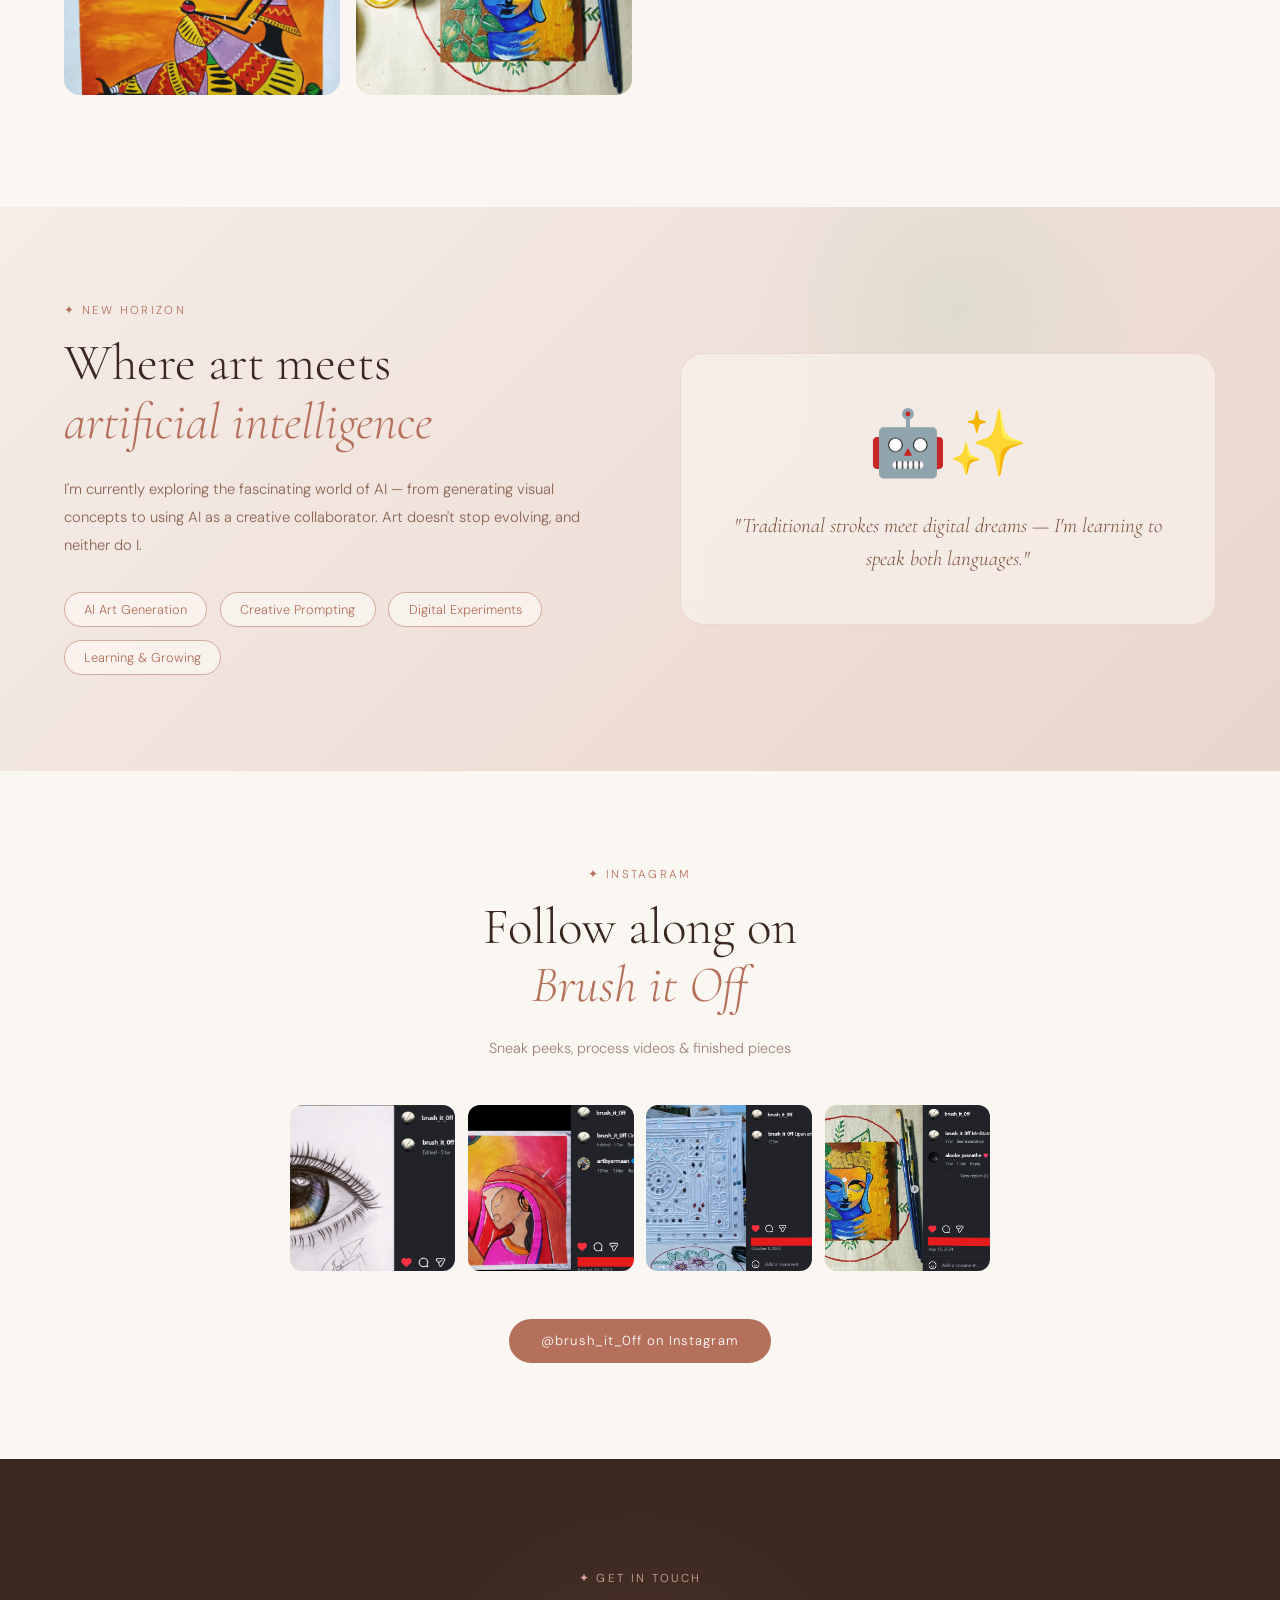
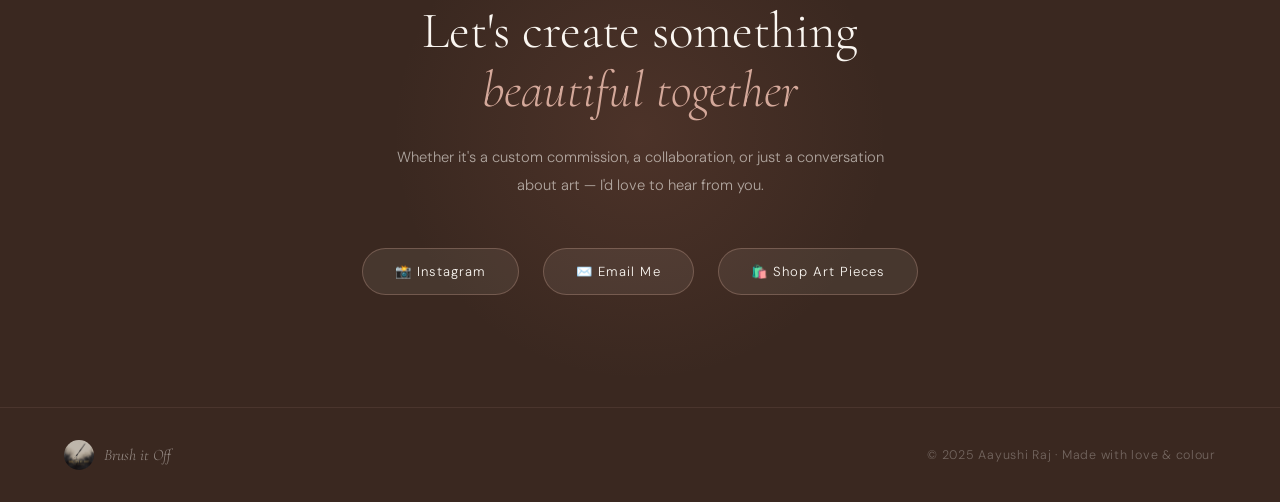
==== commit 26fdac01: "Update index.html" ====
--- a/index.html
+++ b/index.html
@@ -736,7 +736,7 @@
       <span class="art-card-label">Sketch</span>
     </div>
     <div class="art-card">
-      <img src="images/hero-4.jpeg" alt="DIY">
+      <img src="images/hero-2.jpeg" alt="DIY">
       <span class="art-card-label">DIY</span>
     </div>
     <div class="art-card">
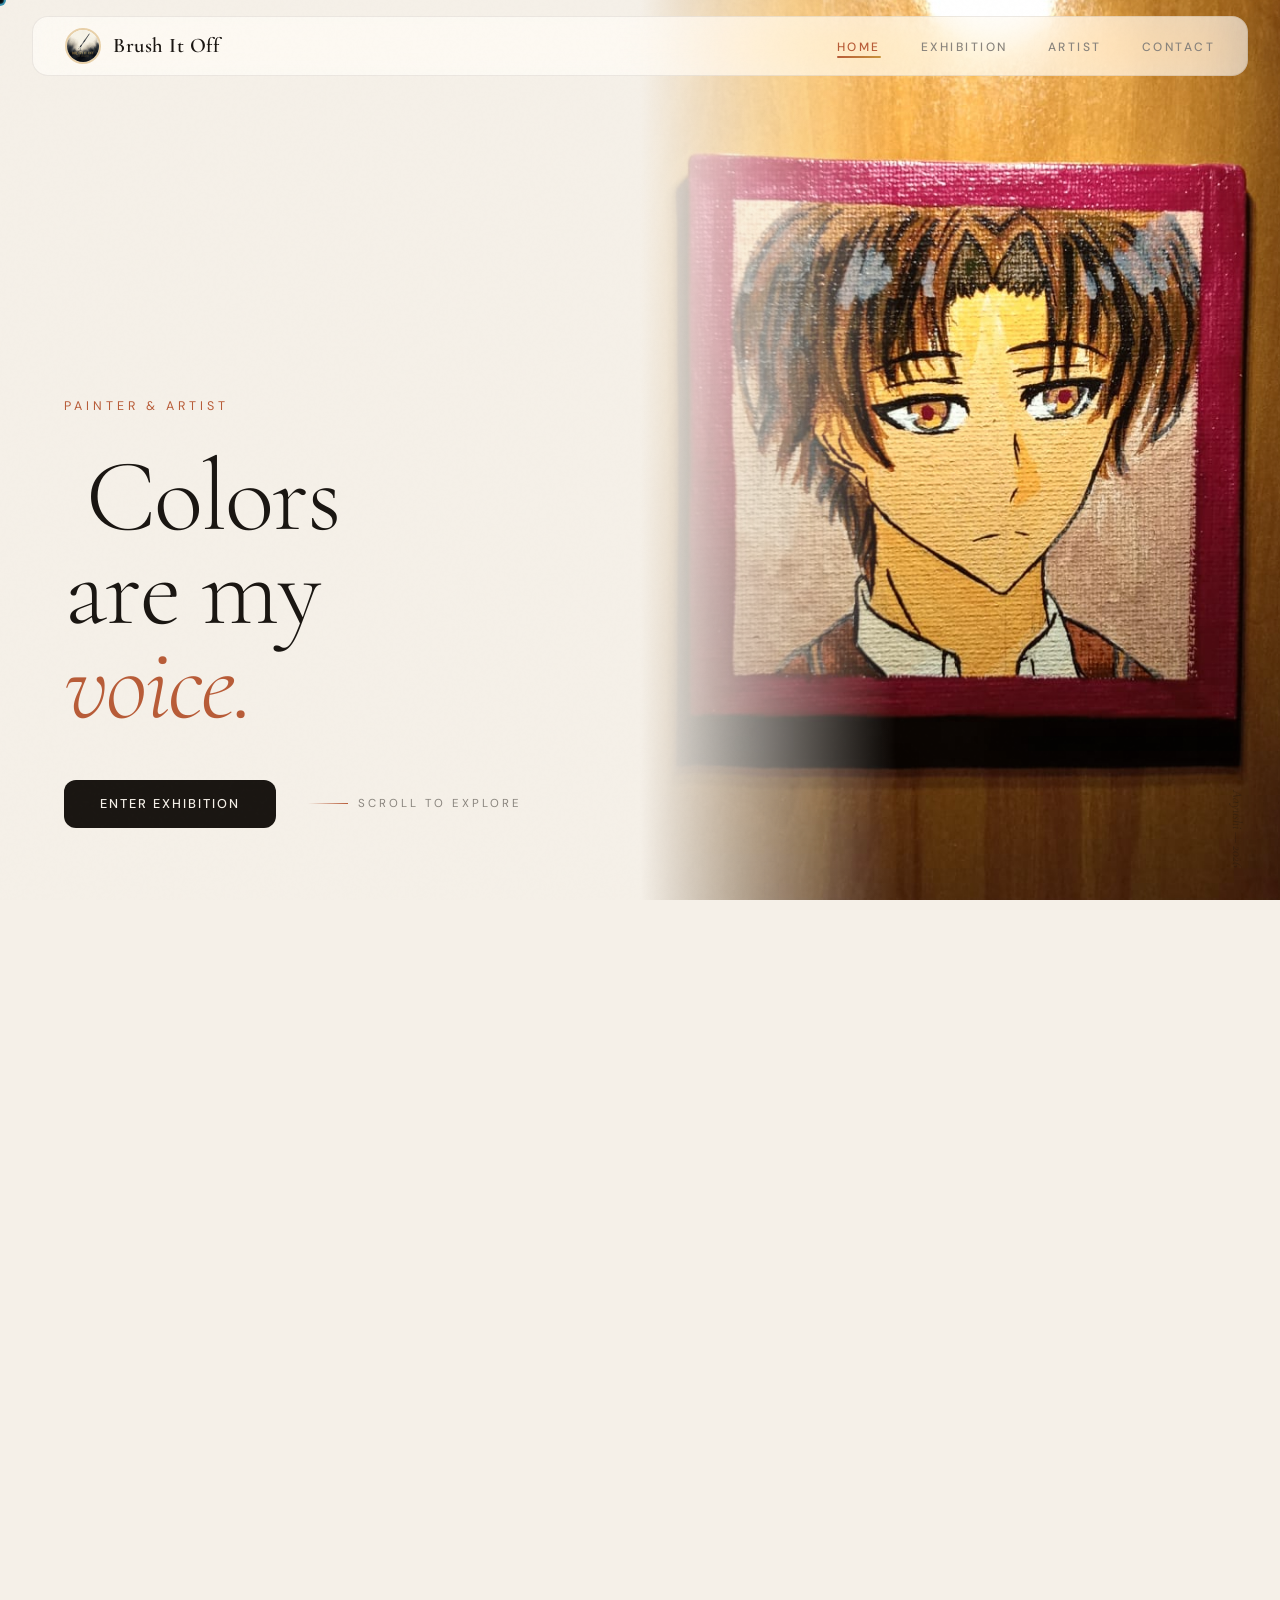
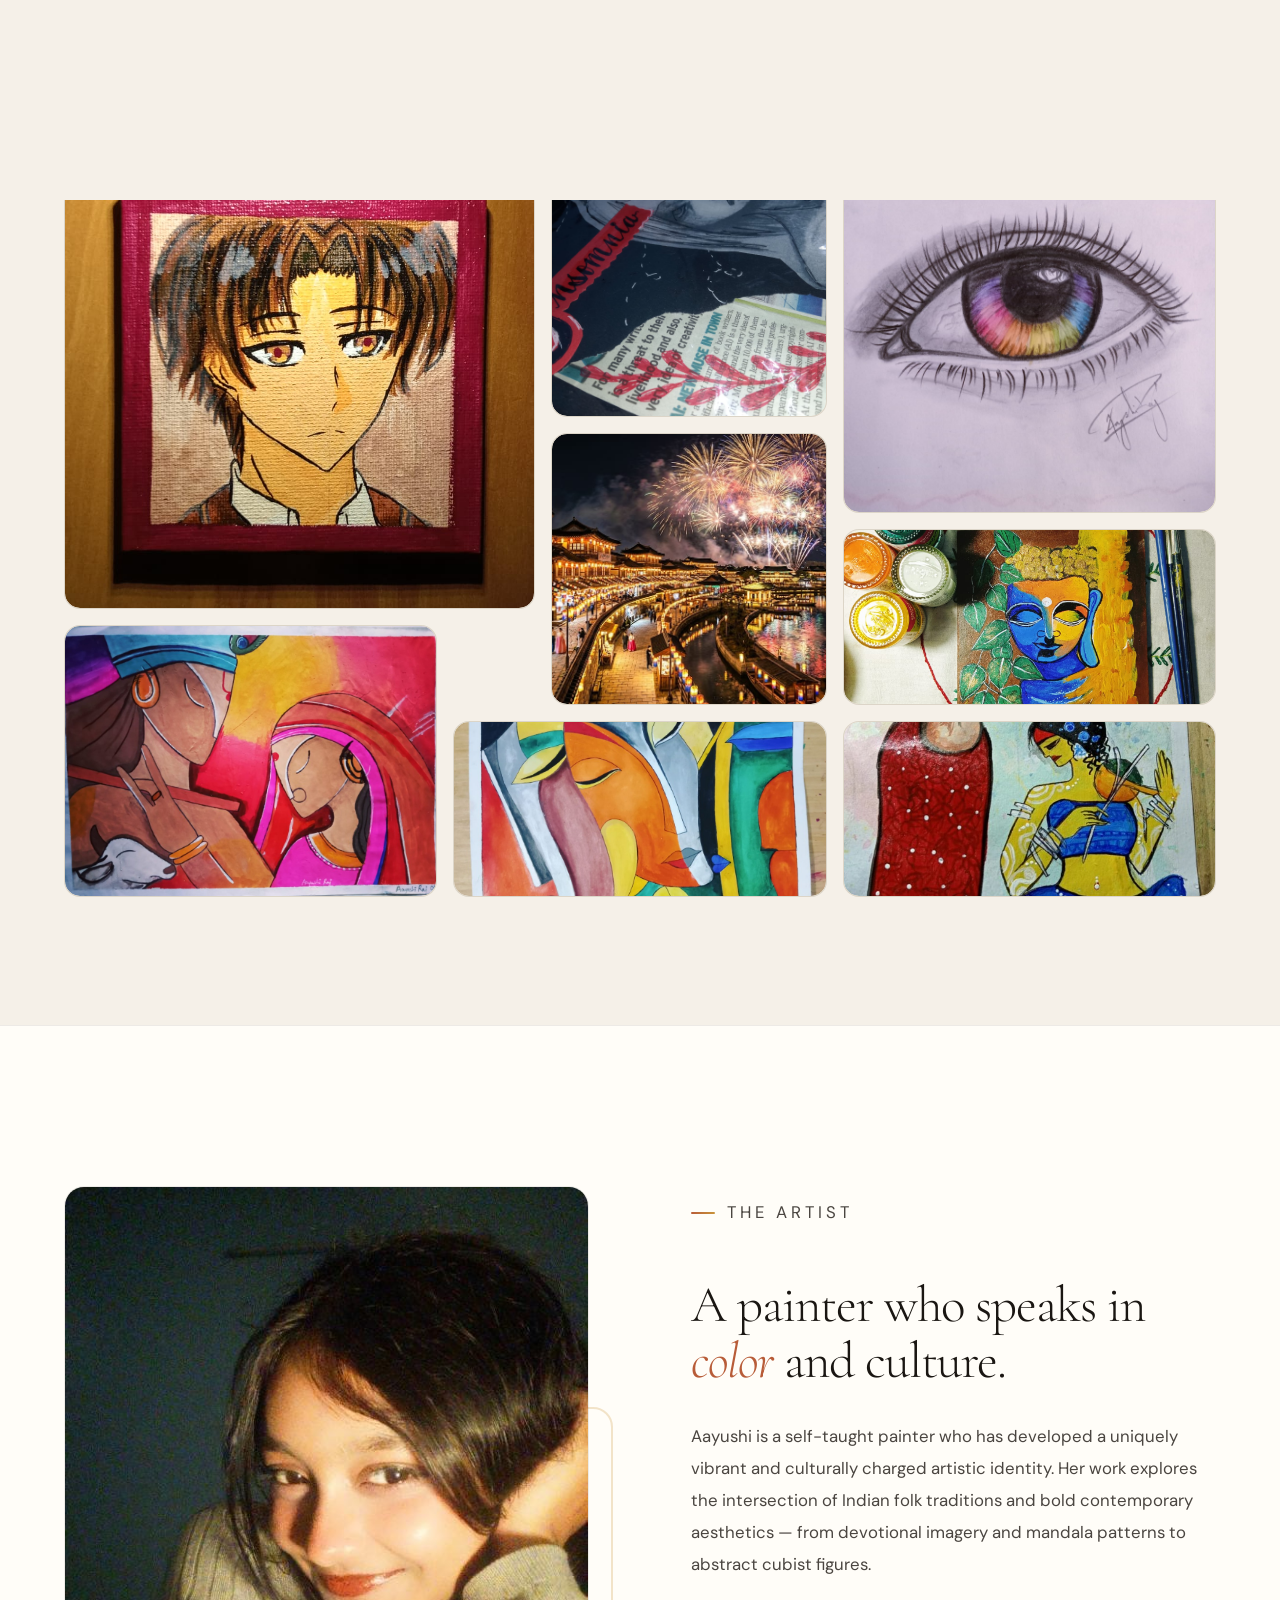
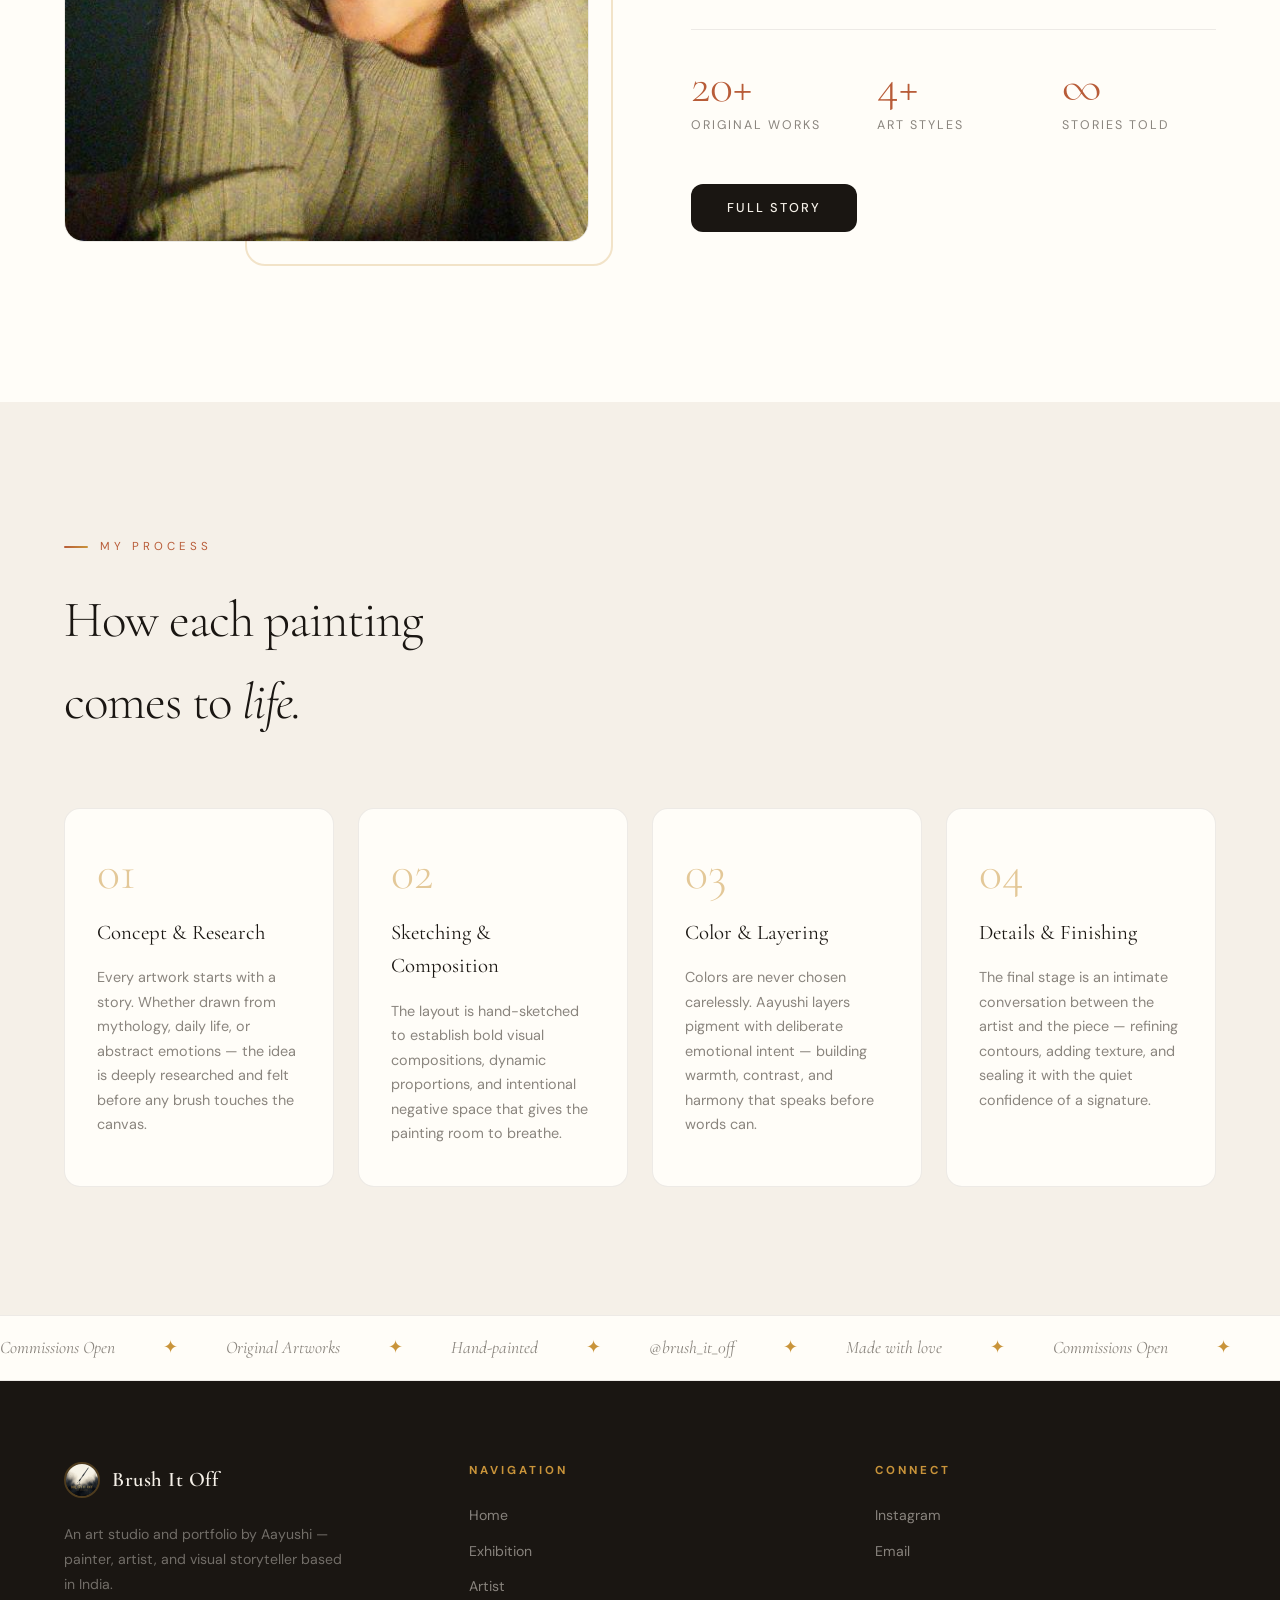
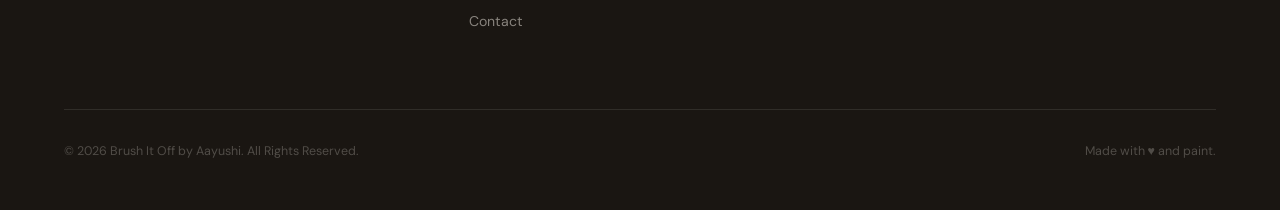
==== commit 458f0041: "Add files via upload" ====
--- a/index.html
+++ b/index.html
@@ -1,925 +1,266 @@
 <!DOCTYPE html>
 <html lang="en">
 <head>
-<meta charset="UTF-8">
-<meta name="viewport" content="width=device-width, initial-scale=1.0">
-<title>Aayushi Raj — Brush it Off</title>
-<link rel="preconnect" href="https://fonts.googleapis.com">
-<link href="https://fonts.googleapis.com/css2?family=Cormorant+Garamond:ital,wght@0,300;0,400;0,500;1,300;1,400&family=DM+Sans:wght@300;400&display=swap" rel="stylesheet">
-<style>
-  :root {
-    --cream: #faf6f1;
-    --blush: #f0ddd4;
-    --dusty-rose: #d4a89a;
-    --terracotta: #b5705b;
-    --warm-brown: #7a4f3a;
-    --soft-sage: #c8d5c0;
-    --muted-text: #9c8378;
-    --dark: #3a2820;
-  }
-
-  *, *::before, *::after { margin: 0; padding: 0; box-sizing: border-box; }
-  html { scroll-behavior: smooth; }
-
-  body {
-    background: var(--cream);
-    color: var(--dark);
-    font-family: 'DM Sans', sans-serif;
-    font-weight: 300;
-    overflow-x: hidden;
-  }
-
-  body::before {
-    content: '';
-    position: fixed;
-    inset: 0;
-    background-image: url("data:image/svg+xml,%3Csvg viewBox='0 0 200 200' xmlns='http://www.w3.org/2000/svg'%3E%3Cfilter id='n'%3E%3CfeTurbulence type='fractalNoise' baseFrequency='0.75' numOctaves='4' stitchTiles='stitch'/%3E%3C/filter%3E%3Crect width='100%25' height='100%25' filter='url(%23n)' opacity='0.04'/%3E%3C/svg%3E");
-    pointer-events: none;
-    z-index: 9999;
-    opacity: 0.5;
-  }
-
-  /* ── NAV ── */
-  nav {
-    position: fixed;
-    top: 0; left: 0; right: 0;
-    z-index: 100;
-    display: flex;
-    justify-content: space-between;
-    align-items: center;
-    padding: 1rem 4rem;
-    background: rgba(250, 246, 241, 0.88);
-    backdrop-filter: blur(14px);
-    border-bottom: 1px solid rgba(212, 168, 154, 0.2);
-  }
-
-  .nav-logo {
-    display: flex;
-    align-items: center;
-    gap: 0.7rem;
-    text-decoration: none;
-  }
-
-  .nav-logo img {
-    height: 44px;
-    width: 44px;
-    object-fit: cover;
-    border-radius: 50%;
-    border: 1.5px solid var(--dusty-rose);
-  }
-
-  .nav-logo-text {
-    display: flex;
-    flex-direction: column;
-    line-height: 1.1;
-  }
-
-  .nav-logo-name {
-    font-family: 'Cormorant Garamond', serif;
-    font-size: 1.1rem;
-    font-style: italic;
-    color: var(--warm-brown);
-    letter-spacing: 0.02em;
-  }
-
-  .nav-logo-channel {
-    font-size: 0.62rem;
-    letter-spacing: 0.16em;
-    text-transform: uppercase;
-    color: var(--terracotta);
-  }
-
-  .nav-links {
-    display: flex;
-    gap: 2.5rem;
-    list-style: none;
-  }
-
-  .nav-links a {
-    text-decoration: none;
-    color: var(--muted-text);
-    font-size: 0.78rem;
-    letter-spacing: 0.12em;
-    text-transform: uppercase;
-    transition: color 0.3s;
-  }
-
-  .nav-links a:hover { color: var(--terracotta); }
-
-  /* ── HERO ── */
-  .hero {
-    min-height: 100vh;
-    display: grid;
-    grid-template-columns: 1fr 1fr;
-    align-items: center;
-    padding: 0 4rem;
-    gap: 4rem;
-    position: relative;
-    overflow: hidden;
-  }
-
-  .hero-bg-circle {
-    position: absolute;
-    width: 600px; height: 600px;
-    background: radial-gradient(circle, rgba(240,221,212,0.6) 0%, transparent 70%);
-    right: -100px; top: 50%;
-    transform: translateY(-50%);
-    border-radius: 50%;
-    pointer-events: none;
-  }
-
-  .hero-left {
-    padding-top: 5rem;
-    animation: fadeUp 1s ease both;
-  }
-
-  .hero-tag {
-    display: inline-block;
-    font-size: 0.72rem;
-    letter-spacing: 0.18em;
-    text-transform: uppercase;
-    color: var(--terracotta);
-    background: rgba(181, 112, 91, 0.1);
-    padding: 0.4rem 1rem;
-    border-radius: 20px;
-    margin-bottom: 1.5rem;
-  }
-
-  .hero-name {
-    font-family: 'Cormorant Garamond', serif;
-    font-size: clamp(3rem, 6vw, 5.5rem);
-    font-weight: 300;
-    line-height: 1.0;
-    margin-bottom: 0.3rem;
-  }
-
-  .hero-name span { font-style: italic; color: var(--terracotta); }
-
-  .hero-channel {
-    display: inline-flex;
-    align-items: center;
-    gap: 0.5rem;
-    margin-bottom: 1rem;
-  }
-
-  .hero-channel img {
-    height: 28px; width: 28px;
-    border-radius: 50%;
-    object-fit: cover;
-    border: 1px solid var(--dusty-rose);
-  }
-
-  .hero-channel-name {
-    font-family: 'Cormorant Garamond', serif;
-    font-size: 1rem;
-    font-style: italic;
-    color: var(--terracotta);
-    letter-spacing: 0.04em;
-  }
-
-  .hero-sub {
-    font-family: 'Cormorant Garamond', serif;
-    font-size: 1.15rem;
-    color: var(--muted-text);
-    margin-bottom: 2rem;
-    font-style: italic;
-  }
-
-  .hero-desc {
-    font-size: 0.92rem;
-    color: var(--warm-brown);
-    line-height: 1.9;
-    max-width: 440px;
-    margin-bottom: 2.5rem;
-    opacity: 0.85;
-  }
-
-  .hero-btns { display: flex; gap: 1rem; flex-wrap: wrap; }
-
-  .btn-primary {
-    background: var(--terracotta);
-    color: white;
-    padding: 0.85rem 2rem;
-    border: none;
-    border-radius: 40px;
-    font-family: 'DM Sans', sans-serif;
-    font-size: 0.82rem;
-    letter-spacing: 0.08em;
-    cursor: pointer;
-    text-decoration: none;
-    transition: background 0.3s, transform 0.2s;
-    display: inline-block;
-  }
-
-  .btn-primary:hover { background: var(--warm-brown); transform: translateY(-2px); }
-
-  .btn-outline {
-    background: transparent;
-    color: var(--terracotta);
-    padding: 0.85rem 2rem;
-    border: 1.5px solid var(--dusty-rose);
-    border-radius: 40px;
-    font-family: 'DM Sans', sans-serif;
-    font-size: 0.82rem;
-    letter-spacing: 0.08em;
-    cursor: pointer;
-    text-decoration: none;
-    transition: all 0.3s;
-    display: inline-block;
-  }
-
-  .btn-outline:hover { background: var(--blush); transform: translateY(-2px); }
-
-  /* ── HERO RIGHT: real images ── */
-  .hero-right {
-    display: grid;
-    grid-template-columns: 1fr 1fr;
-    grid-template-rows: auto auto;
-    gap: 1rem;
-    padding-top: 6rem;
-    animation: fadeUp 1.2s ease both;
-  }
-
-  .art-card {
-    border-radius: 16px;
-    overflow: hidden;
-    position: relative;
-    background: var(--blush);
-    min-height: 180px;
-    display: flex;
-    align-items: center;
-    justify-content: center;
-    transition: transform 0.4s;
-    cursor: pointer;
-  }
-
-  .art-card:hover { transform: scale(1.03); }
-
-  .art-card:nth-child(1) {
-    grid-row: 1 / 3;
-    min-height: 370px;
-  }
-
-  .art-card img {
-    width: 100%; height: 100%;
-    object-fit: cover;
-    position: absolute;
-    inset: 0;
-  }
-
-  .art-card-label {
-    position: absolute;
-    bottom: 1rem; left: 1rem;
-    font-size: 0.7rem;
-    letter-spacing: 0.12em;
-    text-transform: uppercase;
-    color: var(--warm-brown);
-    background: rgba(250, 246, 241, 0.85);
-    padding: 0.3rem 0.8rem;
-    border-radius: 20px;
-    backdrop-filter: blur(4px);
-    z-index: 1;
-  }
-
-  /* ── SECTION COMMONS ── */
-  .section-eyebrow {
-    font-size: 0.72rem;
-    letter-spacing: 0.2em;
-    text-transform: uppercase;
-    color: var(--terracotta);
-    margin-bottom: 1rem;
-  }
-
-  .section-title {
-    font-family: 'Cormorant Garamond', serif;
-    font-size: clamp(2rem, 4vw, 3.2rem);
-    font-weight: 300;
-    line-height: 1.15;
-    margin-bottom: 1.5rem;
-  }
-
-  .section-title em { font-style: italic; color: var(--terracotta); }
-
-  /* ── ABOUT ── */
-  .about {
-    padding: 7rem 4rem;
-    display: grid;
-    grid-template-columns: 1fr 1fr;
-    gap: 6rem;
-    align-items: center;
-  }
-
-  .about-text {
-    font-size: 0.92rem;
-    line-height: 1.9;
-    color: var(--warm-brown);
-    opacity: 0.85;
-    margin-bottom: 1.5rem;
-  }
-
-  .about-tags { display: flex; flex-wrap: wrap; gap: 0.6rem; margin-top: 1.5rem; }
-
-  .tag {
-    font-size: 0.74rem;
-    letter-spacing: 0.08em;
-    color: var(--terracotta);
-    border: 1px solid var(--dusty-rose);
-    padding: 0.4rem 1rem;
-    border-radius: 20px;
-  }
-
-  .about-visual {
-    background: linear-gradient(135deg, var(--blush), #e8d5cc);
-    border-radius: 24px;
-    height: 420px;
-    display: flex;
-    align-items: center;
-    justify-content: center;
-    flex-direction: column;
-    gap: 1rem;
-    position: relative;
-    overflow: hidden;
-  }
-
-  .about-visual::before {
-    content: '';
-    position: absolute;
-    width: 250px; height: 250px;
-    background: radial-gradient(circle, rgba(181,112,91,0.15), transparent 70%);
-    top: -50px; right: -50px;
-    border-radius: 50%;
-  }
-
-  /* Logo display in about */
-  .about-logo-display {
-    width: 140px; height: 140px;
-    border-radius: 50%;
-    object-fit: cover;
-    border: 3px solid rgba(212,168,154,0.5);
-    box-shadow: 0 12px 40px rgba(181,112,91,0.15);
-  }
-
-  .about-stat {
-    text-align: center;
-    padding: 1rem 2rem;
-    background: rgba(250,246,241,0.7);
-    border-radius: 16px;
-    backdrop-filter: blur(8px);
-    width: 70%;
-  }
-
-  .about-stat-num {
-    font-family: 'Cormorant Garamond', serif;
-    font-size: 1.6rem;
-    font-weight: 300;
-    color: var(--terracotta);
-    line-height: 1;
-  }
-
-  .about-stat-label {
-    font-size: 0.72rem;
-    letter-spacing: 0.1em;
-    text-transform: uppercase;
-    color: var(--muted-text);
-    margin-top: 0.3rem;
-  }
-
-  /* ── SERVICES ── */
-  .services {
-    padding: 6rem 4rem;
-    background: var(--blush);
-  }
-
-  .services-header { text-align: center; margin-bottom: 4rem; }
-
-  .services-grid {
-    display: grid;
-    grid-template-columns: repeat(3, 1fr);
-    gap: 1.5rem;
-  }
-
-  .service-card {
-    background: var(--cream);
-    border-radius: 20px;
-    padding: 2.5rem 2rem;
-    transition: transform 0.3s, box-shadow 0.3s;
-    position: relative;
-    overflow: hidden;
-  }
-
-  .service-card::before {
-    content: '';
-    position: absolute;
-    bottom: 0; left: 0;
-    width: 100%; height: 3px;
-    background: linear-gradient(90deg, var(--dusty-rose), var(--terracotta));
-    transform: scaleX(0);
-    transform-origin: left;
-    transition: transform 0.4s;
-  }
-
-  .service-card:hover::before { transform: scaleX(1); }
-  .service-card:hover { transform: translateY(-6px); box-shadow: 0 20px 40px rgba(181,112,91,0.12); }
-
-  .service-icon { font-size: 2rem; margin-bottom: 1.2rem; }
-
-  .service-title {
-    font-family: 'Cormorant Garamond', serif;
-    font-size: 1.5rem;
-    font-weight: 400;
-    margin-bottom: 0.8rem;
-    color: var(--warm-brown);
-  }
-
-  .service-desc { font-size: 0.86rem; line-height: 1.8; color: var(--muted-text); }
-
-  /* ── GALLERY ── */
-  .gallery { padding: 7rem 4rem; }
-
-  .gallery-header {
-    display: flex;
-    justify-content: space-between;
-    align-items: flex-end;
-    margin-bottom: 3rem;
-  }
-
-  .gallery-grid {
-    display: grid;
-    grid-template-columns: repeat(4, 1fr);
-    grid-auto-rows: 220px;
-    gap: 1rem;
-  }
-
-  .gallery-item {
-    border-radius: 16px;
-    overflow: hidden;
-    position: relative;
-    cursor: pointer;
-    background: var(--blush);
-  }
-
-  .gallery-item:nth-child(1) { grid-column: span 2; grid-row: span 2; }
-  .gallery-item:nth-child(4) { grid-column: span 2; }
-
-  .gallery-item img {
-    width: 100%; height: 100%;
-    object-fit: cover;
-    transition: transform 0.5s;
-  }
-
-  .gallery-item:hover img { transform: scale(1.05); }
-
-  .gallery-overlay {
-    position: absolute;
-    inset: 0;
-    background: rgba(58, 40, 32, 0);
-    transition: background 0.4s;
-    display: flex;
-    align-items: flex-end;
-    padding: 1.5rem;
-  }
-
-  .gallery-item:hover .gallery-overlay { background: rgba(58, 40, 32, 0.45); }
-
-  .gallery-overlay-text {
-    color: white;
-    font-family: 'Cormorant Garamond', serif;
-    font-size: 1.1rem;
-    font-style: italic;
-    opacity: 0;
-    transform: translateY(8px);
-    transition: all 0.3s;
-  }
-
-  .gallery-item:hover .gallery-overlay-text { opacity: 1; transform: translateY(0); }
-
-  /* ── AI SECTION ── */
-  .ai-section {
-    padding: 6rem 4rem;
-    background: linear-gradient(135deg, #f5ede8, #ead5cc);
-    position: relative;
-    overflow: hidden;
-  }
-
-  .ai-section::before {
-    content: '';
-    position: absolute;
-    width: 400px; height: 400px;
-    background: radial-gradient(circle, rgba(200,213,192,0.4), transparent 70%);
-    top: -100px; right: 10%;
-    border-radius: 50%;
-  }
-
-  .ai-inner {
-    display: grid;
-    grid-template-columns: 1fr 1fr;
-    gap: 5rem;
-    align-items: center;
-    position: relative;
-    z-index: 1;
-  }
-
-  .ai-chips { display: flex; flex-wrap: wrap; gap: 0.8rem; margin-top: 2rem; }
-
-  .ai-chip {
-    background: rgba(250, 246, 241, 0.8);
-    border: 1px solid var(--dusty-rose);
-    padding: 0.5rem 1.2rem;
-    border-radius: 30px;
-    font-size: 0.8rem;
-    color: var(--terracotta);
-    backdrop-filter: blur(6px);
-  }
-
-  .ai-visual {
-    background: rgba(250, 246, 241, 0.6);
-    border-radius: 24px;
-    padding: 3rem;
-    backdrop-filter: blur(8px);
-    border: 1px solid rgba(212, 168, 154, 0.3);
-    text-align: center;
-  }
-
-  .ai-visual-icon { font-size: 4rem; margin-bottom: 1.5rem; }
-
-  .ai-visual-text {
-    font-family: 'Cormorant Garamond', serif;
-    font-size: 1.3rem;
-    font-style: italic;
-    color: var(--warm-brown);
-    line-height: 1.6;
-  }
-
-  /* ── INSTAGRAM ── */
-  .instagram { padding: 6rem 4rem; text-align: center; }
-
-  .insta-grid {
-    display: grid;
-    grid-template-columns: repeat(4, 1fr);
-    gap: 0.8rem;
-    margin: 3rem auto;
-    max-width: 700px;
-  }
-
-  .insta-item {
-    aspect-ratio: 1;
-    border-radius: 12px;
-    overflow: hidden;
-    cursor: pointer;
-    transition: transform 0.3s;
-  }
-
-  .insta-item:hover { transform: scale(1.04); }
-
-  .insta-item img { width: 100%; height: 100%; object-fit: cover; }
-
-  /* ── CONTACT ── */
-  .contact {
-    padding: 7rem 4rem;
-    background: var(--dark);
-    color: var(--cream);
-    text-align: center;
-    position: relative;
-    overflow: hidden;
-  }
-
-  .contact::before {
-    content: '';
-    position: absolute;
-    width: 500px; height: 500px;
-    background: radial-gradient(circle, rgba(181,112,91,0.15), transparent 70%);
-    top: 50%; left: 50%;
-    transform: translate(-50%, -50%);
-    border-radius: 50%;
-  }
-
-  .contact-inner { position: relative; z-index: 1; }
-  .contact .section-eyebrow { color: var(--dusty-rose); }
-  .contact .section-title { color: var(--cream); }
-  .contact .section-title em { color: var(--dusty-rose); }
-
-  .contact-desc {
-    font-size: 0.92rem;
-    color: rgba(250, 246, 241, 0.6);
-    max-width: 500px;
-    margin: 1rem auto 3rem;
-    line-height: 1.9;
-  }
-
-  .contact-links { display: flex; justify-content: center; gap: 1.5rem; flex-wrap: wrap; }
-
-  .contact-link {
-    display: flex;
-    align-items: center;
-    gap: 0.6rem;
-    padding: 0.9rem 2rem;
-    background: rgba(250,246,241,0.07);
-    border: 1px solid rgba(212, 168, 154, 0.3);
-    border-radius: 40px;
-    text-decoration: none;
-    color: var(--cream);
-    font-size: 0.82rem;
-    letter-spacing: 0.08em;
-    transition: all 0.3s;
-  }
-
-  .contact-link:hover { background: var(--terracotta); border-color: var(--terracotta); transform: translateY(-3px); }
-
-  /* ── FOOTER ── */
-  footer {
-    background: var(--dark);
-    padding: 2rem 4rem;
-    border-top: 1px solid rgba(212, 168, 154, 0.1);
-    display: flex;
-    justify-content: space-between;
-    align-items: center;
-  }
-
-  .footer-left {
-    display: flex;
-    align-items: center;
-    gap: 0.6rem;
-  }
-
-  .footer-left img {
-    height: 30px; width: 30px;
-    border-radius: 50%;
-    object-fit: cover;
-    opacity: 0.7;
-  }
-
-  .footer-logo {
-    font-family: 'Cormorant Garamond', serif;
-    font-style: italic;
-    color: rgba(250,246,241,0.5);
-    font-size: 1rem;
-  }
-
-  footer p { font-size: 0.78rem; color: rgba(250,246,241,0.3); letter-spacing: 0.06em; }
-
-  /* ── ANIMATIONS ── */
-  @keyframes fadeUp {
-    from { opacity: 0; transform: translateY(30px); }
-    to { opacity: 1; transform: translateY(0); }
-  }
-
-  .reveal {
-    opacity: 0;
-    transform: translateY(24px);
-    transition: opacity 0.7s ease, transform 0.7s ease;
-  }
-
-  .reveal.visible { opacity: 1; transform: translateY(0); }
-
-  /* ── RESPONSIVE ── */
-  @media (max-width: 900px) {
-    nav { padding: 1rem 1.5rem; }
-    .nav-links { display: none; }
-    .hero, .about, .ai-inner { grid-template-columns: 1fr; gap: 2rem; }
-    .hero { padding: 6rem 1.5rem 3rem; }
-    .hero-right { display: none; }
-    .about, .services, .gallery, .instagram, .contact { padding: 4rem 1.5rem; }
-    .services-grid { grid-template-columns: 1fr; }
-    .gallery-grid { grid-template-columns: repeat(2, 1fr); }
-    .gallery-item:nth-child(1) { grid-column: span 1; grid-row: span 1; }
-    .gallery-item:nth-child(4) { grid-column: span 1; }
-    .insta-grid { grid-template-columns: repeat(2, 1fr); }
-    footer { flex-direction: column; gap: 1rem; text-align: center; }
-  }
-</style>
+  <meta charset="UTF-8">
+  <meta name="viewport" content="width=device-width, initial-scale=1.0">
+  <meta name="description" content="Brush It Off by Aayushi – A painter and artist creating soulful, culturally rooted works on canvas.">
+  <title>Brush It Off | Aayushi – Painter & Artist</title>
+  <link rel="preconnect" href="https://fonts.googleapis.com">
+  <link rel="preconnect" href="https://fonts.gstatic.com" crossorigin>
+  <link href="https://fonts.googleapis.com/css2?family=Cormorant+Garamond:ital,wght@0,300;0,400;0,600;1,300;1,400&family=DM+Sans:ital,opsz,wght@0,9..40,300;0,9..40,400;0,9..40,500;1,9..40,300&display=swap" rel="stylesheet">
+  <link rel="stylesheet" href="css/styles.css">
 </head>
 <body>
 
-<!-- NAV -->
-<nav>
-  <a class="nav-logo" href="#home">
-    <img src="images/logo.jpeg" alt="Brush it Off Logo">
-    <div class="nav-logo-text">
-      <span class="nav-logo-name">Aayushi Raj</span>
-      <span class="nav-logo-channel">Brush it Off</span>
-    </div>
+<!-- Scroll Progress -->
+<div class="scroll-progress" id="scroll-progress"></div>
+
+<!-- Ambient Glow Orbs -->
+<div class="ambient-glow">
+  <div class="glow-orb orb-1"></div>
+  <div class="glow-orb orb-2"></div>
+  <div class="glow-orb orb-3"></div>
+</div>
+
+<!-- Cursor -->
+<div class="cursor" id="cursor"><div class="cursor-ball"></div></div>
+
+<!-- Page Skin -->
+<div class="page-skin" id="page-skin"></div>
+
+<!-- ART CARD PANEL (shared) -->
+<div class="art-card-overlay" id="art-card-overlay"></div>
+<div class="art-card-panel" id="art-card-panel">
+  <button class="art-card-close" id="art-card-close">✕</button>
+  <div class="art-card-img-wrap">
+    <img id="art-card-img" src="" alt="">
+    <div class="art-card-img-badge" id="art-card-badge">Original</div>
+  </div>
+  <div class="art-card-body">
+    <p class="art-card-label">Brush It Off — Original Artwork</p>
+    <h2 class="art-card-title" id="art-card-title">—</h2>
+    <p class="art-card-medium" id="art-card-medium">—</p>
+    <div class="art-card-divider"></div>
+    <div class="art-card-price" id="art-card-price">—</div>
+    <p class="art-card-desc" id="art-card-desc">—</p>
+    <div class="art-card-actions">
+      <a href="contact.html" class="btn-primary nav-link">Inquire to Purchase →</a>
+      <a href="gallery.html" class="btn-outline nav-link">View Full Exhibition</a>
+    </div>
+  </div>
+</div>
+
+<!-- Header -->
+<header class="transparent" id="header">
+  <a href="index.html" class="logo-wrap nav-link">
+    <img src="assets/logo.jpg" alt="Brush It Off Logo" onerror="this.style.display='none'">
+    Brush It Off
   </a>
-  <ul class="nav-links">
-    <li><a href="#about">About</a></li>
-    <li><a href="#services">Services</a></li>
-    <li><a href="#gallery">Gallery</a></li>
-    <li><a href="#contact">Contact</a></li>
-  </ul>
-</nav>
+  <nav>
+    <ul>
+      <li><a href="index.html" class="active nav-link">Home</a></li>
+      <li><a href="gallery.html" class="nav-link">Exhibition</a></li>
+      <li><a href="about.html" class="nav-link">Artist</a></li>
+      <li><a href="contact.html" class="nav-link">Contact</a></li>
+    </ul>
+  </nav>
+</header>
 
 <!-- HERO -->
-<section class="hero" id="home">
-  <div class="hero-bg-circle"></div>
+<section class="hero" id="hero">
   <div class="hero-left">
-    <span class="hero-tag">✦ Artist & Creator</span>
-    <h1 class="hero-name">Aayushi<br><span>Raj</span></h1>
-    <div class="hero-channel">
-      <img src="images/logo.jpeg" alt="Brush it Off">
-      <span class="hero-channel-name">Brush it Off · Art Channel</span>
-    </div>
-    <p class="hero-sub">Painting · Sketching · DIY Craft</p>
-    <p class="hero-desc">
-      Creating art that speaks softly and stays with you. From delicate watercolour strokes to handcrafted pieces — every creation holds a little piece of heart. Also exploring the beautiful intersection of traditional art and AI.
+    <p class="hero-eyebrow">Painter &amp; Artist</p>
+    <h1 class="hero-title">
+      Colors<br>are my<br><em>voice.</em>
+    </h1>
+    <div class="hero-actions">
+      <a href="gallery.html" class="btn-primary nav-link">Enter Exhibition</a>
+      <span class="hero-scroll-hint">Scroll to explore</span>
+    </div>
+  </div>
+  <div class="hero-right">
+    <img src="assets/hero-1.jpeg" alt="Featured Artwork by Aayushi">
+    <span class="hero-right-caption">Aayushi — 2026</span>
+  </div>
+</section>
+
+<!-- SCROLLING TICKER -->
+<div class="ticker-wrap">
+  <div class="ticker-track">
+    <span>Canvas Painting</span><span class="sep">✦</span>
+    <span>Mandala Art</span><span class="sep">✦</span>
+    <span>Folk Art</span><span class="sep">✦</span>
+    <span>Abstract Cubism</span><span class="sep">✦</span>
+    <span>Expressive Portraits</span><span class="sep">✦</span>
+    <span>Spiritual Themes</span><span class="sep">✦</span>
+    <span>Brush It Off</span><span class="sep">✦</span>
+    <span>Canvas Painting</span><span class="sep">✦</span>
+    <span>Mandala Art</span><span class="sep">✦</span>
+    <span>Folk Art</span><span class="sep">✦</span>
+    <span>Abstract Cubism</span><span class="sep">✦</span>
+    <span>Expressive Portraits</span><span class="sep">✦</span>
+    <span>Spiritual Themes</span><span class="sep">✦</span>
+    <span>Brush It Off</span><span class="sep">✦</span>
+  </div>
+</div>
+
+<!-- INTRO STRIP -->
+<div class="intro-strip reveal">
+  <blockquote>"Art is the lie that enables us to realize the truth."</blockquote>
+  <div class="intro-strip-right">
+    <p>
+      Welcome to <strong>Brush It Off</strong> — a visual journey through canvas, pigment, and soul. Each artwork by Aayushi is a story woven with bold color, cultural reverence, and fierce emotional honesty. From intricate mandalas to vibrant folk figures and cubist portraits, the works span tradition and contemporary expression.
     </p>
-    <div class="hero-btns">
-      <a href="#gallery" class="btn-primary">View Gallery</a>
-      <a href="#contact" class="btn-outline">Let's Connect</a>
-    </div>
-  </div>
-  <div class="hero-right">
-    <div class="art-card">
-      <img src="images/hero-1.jpeg" alt="Painting">
-      <span class="art-card-label">Painting</span>
-    </div>
-    <div class="art-card">
-      <img src="images/hero-3.jpeg" alt="Sketch">
-      <span class="art-card-label">Sketch</span>
-    </div>
-    <div class="art-card">
-      <img src="images/hero-2.jpeg" alt="DIY">
-      <span class="art-card-label">DIY</span>
-    </div>
-    <div class="art-card">
-      <img src="images/hero-4.jpeg" alt="AI Art">
-      <span class="art-card-label">AI Art</span>
-    </div>
-  </div>
-</section>
-
-<!-- ABOUT -->
-<section class="about" id="about">
-  <div class="about-left reveal">
-    <p class="section-eyebrow">✦ About Me</p>
-    <h2 class="section-title">Art is how I<br><em>translate feelings</em></h2>
-    <p class="about-text">
-      Hi, I'm Aayushi — an artist, student, and creator based in India. I've loved art since I can remember, and over the years I've found my language in paintings, pencil sketches, and handcrafted DIY pieces.
+    <a href="about.html" class="btn-outline nav-link">Meet the Artist</a>
+  </div>
+</div>
+
+<!-- FEATURED WORKS -->
+<section class="featured">
+  <div class="featured-header">
+    <div>
+      <p class="section-label">Selected Works</p>
+      <h2 class="reveal">Featured<br><em style="font-style:italic;color:var(--clay);">Exhibition</em></h2>
+    </div>
+    <a href="gallery.html" class="btn-outline nav-link reveal">View All Works</a>
+  </div>
+
+  <div class="bento-grid stagger">
+    <div class="bento-item bento-1" data-title="Divine Harmony" data-medium="Canvas · Acrylic · 2025" data-price="₹2,800">
+      <img src="assets/hero-1.jpeg" alt="Divine Harmony">
+      <div class="bento-caption"><h3>Divine Harmony</h3><span>Canvas · 2025</span></div>
+    </div>
+    <div class="bento-item bento-2" data-title="Radha's Reverie" data-medium="Canvas · 2024" data-price="₹3,000">
+      <img src="assets/hero-2.jpeg" alt="Radha's Reverie">
+      <div class="bento-caption"><h3>Radha's Reverie</h3><span>Canvas · 2024</span></div>
+    </div>
+    <div class="bento-item bento-3" data-title="Warm Horizon" data-medium="Acrylic · 2024" data-price="₹2,400">
+      <img src="assets/hero-3.jpeg" alt="Warm Horizon">
+      <div class="bento-caption"><h3>Warm Horizon</h3><span>Acrylic · 2024</span></div>
+    </div>
+    <div class="bento-item bento-4" data-title="Golden Hour" data-medium="Canvas · 2024" data-price="₹2,600">
+      <img src="assets/hero-4.jpeg" alt="Golden Hour">
+      <div class="bento-caption"><h3>Golden Hour</h3><span>Canvas · 2024</span></div>
+    </div>
+    <div class="bento-item bento-5" data-title="Spirit of the Earth" data-medium="Canvas · 2025" data-price="₹3,500">
+      <img src="assets/gallery-6.jpeg" alt="Spirit of the Earth">
+      <div class="bento-caption"><h3>Spirit of the Earth</h3><span>Canvas · 2025</span></div>
+    </div>
+    <div class="bento-item bento-6" data-title="Sunset Rhythm" data-medium="Acrylic · 2025" data-price="₹2,500">
+      <img src="assets/1.jpg" alt="Sunset Rhythm">
+      <div class="bento-caption"><h3>Sunset Rhythm</h3><span>Acrylic · 2025</span></div>
+    </div>
+    <div class="bento-item bento-7" data-title="Desert Queen" data-medium="Mixed Media · 2024" data-price="₹2,400">
+      <img src="assets/2.jpg" alt="Desert Queen">
+      <div class="bento-caption"><h3>Desert Queen</h3><span>Mixed Media · 2024</span></div>
+    </div>
+    <div class="bento-item bento-8" data-title="Folk Dancer" data-medium="Acrylic · 2024" data-price="₹2,300">
+      <img src="assets/3.jpg" alt="Folk Dancer">
+      <div class="bento-caption"><h3>Folk Dancer</h3><span>Acrylic · 2024</span></div>
+    </div>
+  </div>
+</section>
+
+<!-- ABOUT TEASER -->
+<section class="about-teaser">
+  <div class="teaser-img-wrap reveal-left">
+    <img src="assets/artist-photo.jpg" alt="Aayushi — Artist Portrait">
+  </div>
+  <div class="teaser-text reveal-right">
+    <p class="section-label">The Artist</p>
+    <h2>A painter who speaks in <em>color</em> and culture.</h2>
+    <p>
+      Aayushi is a self-taught painter who has developed a uniquely vibrant and culturally charged artistic identity. Her work explores the intersection of Indian folk traditions and bold contemporary aesthetics — from devotional imagery and mandala patterns to abstract cubist figures.
     </p>
-    <p class="about-text">
-      I run <strong>Brush it Off</strong> — my art channel where I share my journey, process videos, and finished pieces. Right now I'm also exploring how AI can be a creative partner — from AI-generated art to blending technology with traditional craft.
-    </p>
-    <div class="about-tags">
-      <span class="tag">Watercolour</span>
-      <span class="tag">Acrylic</span>
-      <span class="tag">Pencil Sketch</span>
-      <span class="tag">Resin Art</span>
-      <span class="tag">DIY Decor</span>
-      <span class="tag">AI Exploration</span>
-    </div>
-  </div>
-  <div class="about-right reveal">
-    <div class="about-visual">
-      <img class="about-logo-display" src="images/logo.jpeg" alt="Brush it Off">
-      <div class="about-stat">
-        <div class="about-stat-num">Brush it Off</div>
-        <div class="about-stat-label">Art Channel · Creator</div>
+    <div class="teaser-stats stagger">
+      <div>
+        <div class="stat-num">20+</div>
+        <div class="stat-label">Original Works</div>
       </div>
-      <div class="about-stat">
-        <div class="about-stat-num">∞</div>
-        <div class="about-stat-label">Ideas in sketchbook</div>
+      <div>
+        <div class="stat-num">4+</div>
+        <div class="stat-label">Art Styles</div>
       </div>
-    </div>
-  </div>
-</section>
-
-<!-- SERVICES -->
-<section class="services" id="services">
-  <div class="services-header reveal">
-    <p class="section-eyebrow">✦ What I Create</p>
-    <h2 class="section-title" style="text-align:center;">Art in all its<br><em>forms</em></h2>
-  </div>
-  <div class="services-grid">
-    <div class="service-card reveal">
-      <div class="service-icon">🎨</div>
-      <h3 class="service-title">Paintings</h3>
-      <p class="service-desc">Watercolour, acrylic, and mixed-media paintings. Each piece tells a quiet story through colour and texture. Available as originals and prints.</p>
-    </div>
-    <div class="service-card reveal">
-      <div class="service-icon">✏️</div>
-      <h3 class="service-title">Sketching & Drawing</h3>
-      <p class="service-desc">Pencil portraits, botanical sketches, and illustrative drawings. Clean lines with an expressive soul — great for personalised gifting.</p>
-    </div>
-    <div class="service-card reveal">
-      <div class="service-icon">🌿</div>
-      <h3 class="service-title">DIY & Craft</h3>
-      <p class="service-desc">Handcrafted home décor, resin art, and creative DIY projects. Unique, one-of-a-kind items made with love and intention.</p>
-    </div>
-  </div>
-</section>
-
-<!-- GALLERY -->
-<section class="gallery" id="gallery">
-  <div class="gallery-header reveal">
-    <div>
-      <p class="section-eyebrow">✦ Gallery</p>
-      <h2 class="section-title">Selected<br><em>Works</em></h2>
-    </div>
-    <a href="#contact" class="btn-outline">Commission a piece →</a>
-  </div>
-  <div class="gallery-grid reveal">
-    <div class="gallery-item">
-      <img src="images/gallery-1.jpeg" alt="Painting">
-      <div class="gallery-overlay"><span class="gallery-overlay-text">Painting</span></div>
-    </div>
-    <div class="gallery-item">
-      <img src="images/gallery-2.jpeg" alt="Sketch">
-      <div class="gallery-overlay"><span class="gallery-overlay-text">Sketch</span></div>
-    </div>
-    <div class="gallery-item">
-      <img src="images/gallery-3.jpeg" alt="DIY Craft">
-      <div class="gallery-overlay"><span class="gallery-overlay-text">DIY Craft</span></div>
-    </div>
-    <div class="gallery-item">
-      <img src="images/gallery-4.jpeg" alt="Mixed Media">
-      <div class="gallery-overlay"><span class="gallery-overlay-text">Mixed Media</span></div>
-    </div>
-    <div class="gallery-item">
-      <img src="images/gallery-5.jpeg" alt="Botanical">
-      <div class="gallery-overlay"><span class="gallery-overlay-text">Botanical</span></div>
-    </div>
-    <div class="gallery-item">
-      <img src="images/gallery-6.jpeg" alt="AI + Art">
-      <div class="gallery-overlay"><span class="gallery-overlay-text">AI + Art</span></div>
-    </div>
-  </div>
-</section>
-
-<!-- AI SECTION -->
-<section class="ai-section">
-  <div class="ai-inner">
-    <div class="reveal">
-      <p class="section-eyebrow">✦ New Horizon</p>
-      <h2 class="section-title">Where art meets<br><em>artificial intelligence</em></h2>
-      <p class="about-text">
-        I'm currently exploring the fascinating world of AI — from generating visual concepts to using AI as a creative collaborator. Art doesn't stop evolving, and neither do I.
-      </p>
-      <div class="ai-chips">
-        <span class="ai-chip">AI Art Generation</span>
-        <span class="ai-chip">Creative Prompting</span>
-        <span class="ai-chip">Digital Experiments</span>
-        <span class="ai-chip">Learning & Growing</span>
+      <div>
+        <div class="stat-num">∞</div>
+        <div class="stat-label">Stories Told</div>
       </div>
     </div>
-    <div class="ai-visual reveal">
-      <div class="ai-visual-icon">🤖✨</div>
-      <p class="ai-visual-text">"Traditional strokes meet digital dreams — I'm learning to speak both languages."</p>
-    </div>
-  </div>
-</section>
-
-<!-- INSTAGRAM -->
-<section class="instagram" id="instagram">
-  <div class="reveal">
-    <p class="section-eyebrow">✦ Instagram</p>
-    <h2 class="section-title">Follow along on<br><em>Brush it Off</em></h2>
-    <p style="font-size:0.9rem; color:var(--muted-text); margin-top:0.5rem; margin-bottom:2rem;">Sneak peeks, process videos & finished pieces</p>
-  </div>
-  <div class="insta-grid reveal">
-    <div class="insta-item"><img src="images/insta-1.png" alt="Post 1"></div>
-    <div class="insta-item"><img src="images/insta-2.png" alt="Post 2"></div>
-    <div class="insta-item"><img src="images/insta-3.png" alt="Post 3"></div>
-    <div class="insta-item"><img src="images/insta-4.png" alt="Post 4"></div>
-  </div>
-  <a href="https://instagram.com/brush_it_0ff" target="_blank" class="btn-primary">@brush_it_0ff on Instagram</a>
-</section>
-
-<!-- CONTACT -->
-<section class="contact" id="contact">
-  <div class="contact-inner reveal">
-    <p class="section-eyebrow">✦ Get in Touch</p>
-    <h2 class="section-title">Let's create something<br><em>beautiful together</em></h2>
-    <p class="contact-desc">Whether it's a custom commission, a collaboration, or just a conversation about art — I'd love to hear from you.</p>
-    <div class="contact-links">
-      <a href="https://instagram.com/brush_it_0ff" target="_blank" class="contact-link">📸 Instagram</a>
-      <a href="https://mail.google.com/mail/?view=cm&to=rajsinhaaayushifr16@gmail.com" target="_blank" class="contact-link">✉️ Email Me</a>
-      <a href="#" class="contact-link">🛍️ Shop Art Pieces</a>
-    </div>
-  </div>
-</section>
+    <a href="about.html" class="btn-primary nav-link">Full Story</a>
+  </div>
+</section>
+
+<!-- PROCESS -->
+<section class="process">
+  <p class="section-label">My Process</p>
+  <h2 class="reveal">How each painting<br>comes to <em style="font-style:italic;">life.</em></h2>
+  <div class="process-grid stagger">
+    <div class="process-step">
+      <div class="step-num">01</div>
+      <h3>Concept &amp; Research</h3>
+      <p>Every artwork starts with a story. Whether drawn from mythology, daily life, or abstract emotions — the idea is deeply researched and felt before any brush touches the canvas.</p>
+    </div>
+    <div class="process-step">
+      <div class="step-num">02</div>
+      <h3>Sketching &amp; Composition</h3>
+      <p>The layout is hand-sketched to establish bold visual compositions, dynamic proportions, and intentional negative space that gives the painting room to breathe.</p>
+    </div>
+    <div class="process-step">
+      <div class="step-num">03</div>
+      <h3>Color &amp; Layering</h3>
+      <p>Colors are never chosen carelessly. Aayushi layers pigment with deliberate emotional intent — building warmth, contrast, and harmony that speaks before words can.</p>
+    </div>
+    <div class="process-step">
+      <div class="step-num">04</div>
+      <h3>Details &amp; Finishing</h3>
+      <p>The final stage is an intimate conversation between the artist and the piece — refining contours, adding texture, and sealing it with the quiet confidence of a signature.</p>
+    </div>
+  </div>
+</section>
+
+<!-- SECOND TICKER -->
+<div class="ticker-wrap">
+  <div class="ticker-track" style="animation-direction: reverse;">
+    <span>Commissions Open</span><span class="sep">✦</span>
+    <span>Original Artworks</span><span class="sep">✦</span>
+    <span>Hand-painted</span><span class="sep">✦</span>
+    <span>@brush_it_0ff</span><span class="sep">✦</span>
+    <span>Made with love</span><span class="sep">✦</span>
+    <span>Commissions Open</span><span class="sep">✦</span>
+    <span>Original Artworks</span><span class="sep">✦</span>
+    <span>Hand-painted</span><span class="sep">✦</span>
+    <span>@brush_it_0ff</span><span class="sep">✦</span>
+    <span>Made with love</span><span class="sep">✦</span>
+  </div>
+</div>
 
 <!-- FOOTER -->
 <footer>
-  <div class="footer-left">
-    <img src="images/logo.jpeg" alt="Brush it Off">
-    <span class="footer-logo">Brush it Off</span>
-  </div>
-  <p>© 2025 Aayushi Raj · Made with love & colour</p>
+  <div class="footer-brand">
+    <a href="index.html" class="logo-wrap nav-link" style="margin-bottom:1.5rem;display:flex;">
+      <img src="assets/logo.jpg" alt="Logo" onerror="this.style.display='none'">
+      Brush It Off
+    </a>
+    <p>An art studio and portfolio by Aayushi — painter, artist, and visual storyteller based in India.</p>
+  </div>
+  <div class="footer-col">
+    <h4>Navigation</h4>
+    <a href="index.html" class="nav-link">Home</a>
+    <a href="gallery.html" class="nav-link">Exhibition</a>
+    <a href="about.html" class="nav-link">Artist</a>
+    <a href="contact.html" class="nav-link">Contact</a>
+  </div>
+  <div class="footer-col">
+    <h4>Connect</h4>
+    <a href="https://www.instagram.com/brush_it_0ff/" target="_blank" rel="noopener noreferrer">Instagram</a>
+    <a href="mailto:rajsinhaaayushifr16@gmail.com">Email</a>
+  </div>
+  <div class="footer-bottom">
+    <span>&copy; 2026 Brush It Off by Aayushi. All Rights Reserved.</span>
+    <span>Made with ♥ and paint.</span>
+  </div>
 </footer>
 
-<script>
-  const reveals = document.querySelectorAll('.reveal');
-  const observer = new IntersectionObserver((entries) => {
-    entries.forEach((entry, i) => {
-      if (entry.isIntersecting) {
-        setTimeout(() => entry.target.classList.add('visible'), i * 80);
-      }
-    });
-  }, { threshold: 0.1 });
-  reveals.forEach(el => observer.observe(el));
-
-  window.addEventListener('scroll', () => {
-    const circle = document.querySelector('.hero-bg-circle');
-    if (circle) circle.style.transform = `translateY(calc(-50% + ${window.scrollY * 0.15}px))`;
-  });
-</script>
+<script src="js/main.js"></script>
 </body>
 </html>
--- a/css/styles.css
+++ b/css/styles.css
@@ -0,0 +1,1441 @@
+@import url('https://fonts.googleapis.com/css2?family=Cormorant+Garamond:ital,wght@0,300;0,400;0,600;1,300;1,400;1,600&family=DM+Sans:ital,opsz,wght@0,9..40,300;0,9..40,400;0,9..40,500;1,9..40,300&display=swap');
+
+/* =====================
+   DESIGN TOKENS — Warm Light Palette
+   ===================== */
+:root {
+  --cream:       #F5F0E8;
+  --cream-dark:  #EDE6D8;
+  --ink:         #1A1612;
+  --ink-soft:    #4A4540;
+  --white:       #FFFDF8;
+  --clay:        #B85C38;
+  --clay-light:  #D4845A;
+  --gold:        #C9943A;
+  --gold-light:  #E8B96A;
+  --sage:        #5E7A5A;
+  --muted:       #8A857E;
+
+  --bg-deep:     #F5F0E8;
+  --bg-card:     #FFFDF8;
+  --bg-surface:  #EDE6D8;
+  --border-subtle: rgba(26,22,18,0.08);
+  --border-glow:   rgba(201,148,58,0.35);
+
+  --font-display: 'Cormorant Garamond', serif;
+  --font-body:    'DM Sans', sans-serif;
+
+  --ease:     cubic-bezier(0.77, 0, 0.175, 1);
+  --ease-out: cubic-bezier(0.16, 1, 0.3, 1);
+  --nav-h:    80px;
+
+  --glow-gold: 0 0 40px rgba(201,148,58,0.12), 0 0 80px rgba(201,148,58,0.05);
+  --glow-clay: 0 0 30px rgba(184,92,56,0.15);
+}
+
+/* =====================
+   RESET & BASE
+   ===================== */
+*, *::before, *::after { margin: 0; padding: 0; box-sizing: border-box; }
+html { scroll-behavior: smooth; }
+
+body {
+  background-color: var(--cream);
+  color: var(--ink);
+  font-family: var(--font-body);
+  font-size: 16px;
+  line-height: 1.6;
+  overflow-x: hidden;
+  cursor: none;
+}
+
+a { text-decoration: none; color: inherit; }
+ul { list-style: none; }
+img { display: block; max-width: 100%; }
+
+/* =====================
+   AMBIENT GLOW ORBS
+   ===================== */
+.ambient-glow {
+  position: fixed;
+  inset: 0;
+  pointer-events: none;
+  z-index: 0;
+  overflow: hidden;
+}
+.glow-orb {
+  position: absolute;
+  border-radius: 50%;
+  filter: blur(120px);
+  opacity: 0.45;
+  animation: orbFloat 20s ease-in-out infinite alternate;
+}
+.glow-orb.orb-1 {
+  width: 500px; height: 500px;
+  background: radial-gradient(circle, rgba(184,92,56,0.15), transparent 70%);
+  top: -10%; left: -5%;
+}
+.glow-orb.orb-2 {
+  width: 400px; height: 400px;
+  background: radial-gradient(circle, rgba(201,148,58,0.12), transparent 70%);
+  bottom: -5%; right: -10%;
+  animation-delay: -7s;
+}
+.glow-orb.orb-3 {
+  width: 350px; height: 350px;
+  background: radial-gradient(circle, rgba(94,122,90,0.1), transparent 70%);
+  top: 40%; left: 50%;
+  animation-delay: -14s;
+}
+@keyframes orbFloat {
+  0%   { transform: translate(0, 0) scale(1); }
+  33%  { transform: translate(80px, -60px) scale(1.15); }
+  66%  { transform: translate(-40px, 50px) scale(0.9); }
+  100% { transform: translate(20px, -20px) scale(1.05); }
+}
+
+/* =====================
+   GRAIN TEXTURE
+   ===================== */
+body::after {
+  content: '';
+  position: fixed;
+  inset: 0;
+  pointer-events: none;
+  z-index: 99997;
+  background-image: url("data:image/svg+xml,%3Csvg viewBox='0 0 256 256' xmlns='http://www.w3.org/2000/svg'%3E%3Cfilter id='noise'%3E%3CfeTurbulence type='fractalNoise' baseFrequency='0.9' numOctaves='4' stitchTiles='stitch'/%3E%3C/filter%3E%3Crect width='100%25' height='100%25' filter='url(%23noise)' opacity='0.03'/%3E%3C/svg%3E");
+  opacity: 0.35;
+}
+
+/* =====================
+   CURSOR
+   ===================== */
+.cursor {
+  position: fixed;
+  pointer-events: none;
+  z-index: 99999;
+  mix-blend-mode: difference;
+}
+.cursor-ball {
+  position: absolute;
+  top: 0; left: 0;
+  width: 12px; height: 12px;
+  border-radius: 50%;
+  background: var(--clay);
+  transform: translate(-50%, -50%);
+  transition: transform 0.15s var(--ease-out), width 0.3s var(--ease-out), height 0.3s var(--ease-out);
+}
+.cursor.enlarged .cursor-ball {
+  width: 60px; height: 60px;
+  background: rgba(184,92,56,0.15);
+  border: 1px solid var(--clay);
+}
+
+/* =====================
+   PAGE TRANSITION
+   ===================== */
+.page-skin {
+  position: fixed;
+  inset: 0;
+  background: var(--cream);
+  z-index: 9998;
+  transform: translateY(100%);
+  transition: transform 0.8s var(--ease);
+}
+.page-skin.entering { transform: translateY(0); }
+.page-skin.leaving  { transform: translateY(-100%); }
+
+/* =====================
+   HEADER — glassmorphism (light)
+   ===================== */
+header {
+  position: fixed;
+  top: 1rem; left: 50%;
+  transform: translateX(-50%);
+  width: calc(100% - 4rem);
+  max-width: 1300px;
+  height: 60px;
+  display: flex;
+  align-items: center;
+  justify-content: space-between;
+  padding: 0 2rem;
+  z-index: 900;
+  background: rgba(255,253,248,0.7);
+  backdrop-filter: blur(20px) saturate(1.5);
+  -webkit-backdrop-filter: blur(20px) saturate(1.5);
+  border: 1px solid var(--border-subtle);
+  border-radius: 16px;
+  transition: background 0.4s, border-color 0.4s, box-shadow 0.4s;
+}
+header:hover {
+  border-color: var(--border-glow);
+  box-shadow: var(--glow-gold);
+}
+header.transparent { color: var(--ink); }
+header.solid {
+  background: rgba(255,253,248,0.85);
+  border-color: var(--border-glow);
+  color: var(--ink);
+  box-shadow: 0 4px 30px rgba(26,22,18,0.06);
+}
+
+.logo-wrap {
+  display: flex;
+  align-items: center;
+  gap: 12px;
+  font-family: var(--font-display);
+  font-size: 1.3rem;
+  font-weight: 600;
+  letter-spacing: 0.5px;
+  color: var(--ink);
+}
+.logo-wrap img {
+  height: 36px; width: 36px;
+  object-fit: cover;
+  border-radius: 50%;
+  border: 2px solid rgba(201,148,58,0.4);
+}
+
+nav ul { display: flex; gap: 2.5rem; }
+nav a {
+  font-size: 0.75rem;
+  text-transform: uppercase;
+  letter-spacing: 2.5px;
+  font-weight: 500;
+  position: relative;
+  color: var(--muted);
+  transition: color 0.3s;
+}
+nav a:hover, nav a.active { color: var(--clay); }
+nav a::after {
+  content: '';
+  position: absolute;
+  bottom: -3px; left: 0;
+  width: 0; height: 2px;
+  background: linear-gradient(90deg, var(--clay), var(--gold));
+  transition: width 0.5s var(--ease-out);
+  border-radius: 1px;
+}
+nav a:hover::after, nav a.active::after { width: 100%; }
+
+/* =====================
+   BUTTONS
+   ===================== */
+.btn-primary {
+  display: inline-flex;
+  align-items: center;
+  gap: 10px;
+  background: var(--ink);
+  color: var(--cream);
+  padding: 14px 36px;
+  font-family: var(--font-body);
+  font-size: 0.8rem;
+  text-transform: uppercase;
+  letter-spacing: 2px;
+  border: none;
+  font-weight: 500;
+  border-radius: 12px;
+  position: relative;
+  overflow: hidden;
+  transition: transform 0.3s var(--ease-out), box-shadow 0.4s;
+  cursor: none;
+}
+.btn-primary:hover { transform: translateY(-2px); box-shadow: 0 8px 30px rgba(26,22,18,0.15); }
+
+.btn-outline {
+  display: inline-flex;
+  align-items: center;
+  gap: 10px;
+  border: 1px solid rgba(26,22,18,0.2);
+  color: var(--ink);
+  padding: 13px 34px;
+  font-size: 0.78rem;
+  text-transform: uppercase;
+  letter-spacing: 2px;
+  font-weight: 500;
+  border-radius: 12px;
+  transition: all 0.4s var(--ease-out);
+  background: transparent;
+  cursor: none;
+}
+.btn-outline:hover {
+  background: var(--ink);
+  color: var(--cream);
+  border-color: var(--ink);
+  transform: translateY(-2px);
+}
+
+/* =====================
+   SECTION BASE
+   ===================== */
+section { position: relative; z-index: 1; }
+.container { max-width: 1400px; margin: 0 auto; padding: 0 5vw; }
+.section-label {
+  font-family: var(--font-body);
+  font-size: 0.72rem;
+  text-transform: uppercase;
+  letter-spacing: 4px;
+  color: var(--clay);
+  margin-bottom: 1.5rem;
+  display: inline-flex;
+  align-items: center;
+  gap: 12px;
+}
+.section-label::before {
+  content: '';
+  width: 24px; height: 2px;
+  background: linear-gradient(90deg, var(--clay), var(--gold));
+  border-radius: 1px;
+}
+
+/* =====================
+   INDEX — HERO
+   ===================== */
+.hero {
+  min-height: 100vh;
+  display: grid;
+  grid-template-columns: 1fr 1fr;
+  overflow: hidden;
+  position: relative;
+  background: var(--cream);
+}
+.hero-left {
+  display: flex;
+  flex-direction: column;
+  justify-content: flex-end;
+  padding: 0 6vw 8vh 5vw;
+  position: relative;
+  z-index: 2;
+}
+.hero-eyebrow {
+  font-size: 0.78rem;
+  letter-spacing: 4px;
+  text-transform: uppercase;
+  color: var(--clay);
+  margin-bottom: 2rem;
+}
+.hero-title {
+  font-family: var(--font-display);
+  font-size: clamp(4.5rem, 8vw, 9rem);
+  font-weight: 300;
+  line-height: 0.92;
+  letter-spacing: -2px;
+  margin-bottom: 3rem;
+  color: var(--ink);
+}
+.hero-title em { font-style: italic; color: var(--clay); }
+.hero-actions { display: flex; align-items: center; gap: 2rem; }
+.hero-scroll-hint {
+  font-size: 0.72rem;
+  text-transform: uppercase;
+  letter-spacing: 3px;
+  color: var(--muted);
+  display: flex;
+  align-items: center;
+  gap: 10px;
+}
+.hero-scroll-hint::before {
+  content: '';
+  width: 40px; height: 1px;
+  background: linear-gradient(90deg, transparent, var(--clay));
+}
+.hero-right {
+  position: relative;
+  overflow: hidden;
+}
+.hero-right img {
+  width: 100%; height: 100%;
+  object-fit: cover;
+  transform: scale(1.06);
+  transition: transform 2.5s var(--ease-out);
+}
+.hero.loaded .hero-right img { transform: scale(1); }
+.hero-right::after {
+  content: '';
+  position: absolute;
+  inset: 0;
+  background: linear-gradient(to left, transparent 60%, var(--cream) 100%);
+  pointer-events: none;
+}
+.hero-right-caption {
+  position: absolute;
+  bottom: 2rem; right: 2rem;
+  font-family: var(--font-display);
+  font-size: 0.85rem;
+  font-style: italic;
+  color: rgba(26,22,18,0.4);
+  writing-mode: vertical-rl;
+  z-index: 2;
+}
+
+/* =====================
+   TICKER
+   ===================== */
+.ticker-wrap {
+  overflow: hidden;
+  background: var(--white);
+  padding: 18px 0;
+  border-top: 1px solid var(--border-subtle);
+  border-bottom: 1px solid var(--border-subtle);
+  position: relative; z-index: 1;
+}
+.ticker-track {
+  display: flex; gap: 3rem;
+  white-space: nowrap;
+  animation: ticker 20s linear infinite;
+}
+.ticker-track span {
+  font-family: var(--font-display);
+  font-size: 1.1rem;
+  font-style: italic;
+  color: var(--muted);
+  flex-shrink: 0;
+}
+.ticker-track span.sep { color: var(--gold); font-style: normal; }
+@keyframes ticker {
+  from { transform: translateX(0); }
+  to   { transform: translateX(-50%); }
+}
+
+/* =====================
+   INTRO STRIP
+   ===================== */
+.intro-strip {
+  background: var(--white);
+  color: var(--ink);
+  padding: 6rem 5vw;
+  display: grid;
+  grid-template-columns: 1fr 2fr;
+  gap: 6vw;
+  align-items: center;
+  border-top: 1px solid var(--border-subtle);
+  border-bottom: 1px solid var(--border-subtle);
+  position: relative; z-index: 1;
+}
+.intro-strip blockquote {
+  font-family: var(--font-display);
+  font-size: clamp(1.8rem, 3.5vw, 3rem);
+  font-style: italic;
+  font-weight: 300;
+  line-height: 1.3;
+  border-left: 2px solid var(--gold);
+  padding-left: 2rem;
+  color: var(--ink);
+}
+.intro-strip-right p {
+  font-size: 1.1rem;
+  color: var(--ink-soft);
+  line-height: 1.8;
+  margin-bottom: 2.5rem;
+}
+
+/* =====================
+   FEATURED — glass cards
+   ===================== */
+.featured {
+  padding: 8rem 0;
+  position: relative; z-index: 1;
+}
+.featured-header {
+  display: flex;
+  justify-content: space-between;
+  align-items: flex-end;
+  padding: 0 5vw;
+  margin-bottom: 4rem;
+}
+.featured-header h2 {
+  font-family: var(--font-display);
+  font-size: clamp(2.5rem, 5vw, 5rem);
+  font-weight: 300;
+  line-height: 1;
+  letter-spacing: -1px;
+  color: var(--ink);
+}
+
+/* Bento grid */
+.bento-grid {
+  display: grid;
+  grid-template-columns: repeat(12, 1fr);
+  grid-auto-rows: 80px;
+  gap: 1rem;
+  padding: 0 5vw;
+}
+.bento-item {
+  position: relative;
+  overflow: hidden;
+  background: var(--cream-dark);
+  border: 1px solid var(--border-subtle);
+  border-radius: 16px;
+  transition: border-color 0.5s, box-shadow 0.5s, transform 0.4s var(--ease-out);
+}
+.bento-item:hover {
+  border-color: var(--border-glow);
+  box-shadow: var(--glow-gold);
+}
+.bento-item img {
+  width: 100%; height: 100%;
+  object-fit: cover;
+  transition: transform 0.8s var(--ease-out);
+  border-radius: 15px;
+}
+.bento-item:hover img { transform: scale(1.06); }
+.bento-caption {
+  position: absolute;
+  inset: 0;
+  background: linear-gradient(to top, rgba(26,22,18,0.8) 0%, transparent 55%);
+  display: flex;
+  flex-direction: column;
+  justify-content: flex-end;
+  padding: 1.5rem;
+  opacity: 0;
+  transition: opacity 0.5s ease;
+  border-radius: 15px;
+}
+.bento-item:hover .bento-caption { opacity: 1; }
+.bento-caption h3 {
+  font-family: var(--font-display);
+  font-size: 1.4rem;
+  font-weight: 400;
+  color: #fff;
+  font-style: italic;
+}
+.bento-caption span {
+  font-size: 0.72rem;
+  text-transform: uppercase;
+  letter-spacing: 2px;
+  color: var(--gold-light);
+  margin-top: 4px;
+}
+.bento-1 { grid-column: 1 / 6; grid-row: 1 / 6; }
+.bento-2 { grid-column: 6 / 9; grid-row: 1 / 4; }
+.bento-3 { grid-column: 9 / 13; grid-row: 1 / 5; }
+.bento-4 { grid-column: 6 / 9; grid-row: 4 / 7; }
+.bento-5 { grid-column: 9 / 13; grid-row: 5 / 7; }
+.bento-6 { grid-column: 1 / 5; grid-row: 6 / 9; }
+.bento-7 { grid-column: 5 / 9; grid-row: 7 / 9; }
+.bento-8 { grid-column: 9 / 13; grid-row: 7 / 9; }
+
+/* =====================
+   ABOUT TEASER
+   ===================== */
+.about-teaser {
+  background: var(--white);
+  padding: 10rem 5vw;
+  display: grid;
+  grid-template-columns: 1fr 1fr;
+  gap: 8vw;
+  align-items: center;
+  border-top: 1px solid var(--border-subtle);
+  position: relative; z-index: 1;
+}
+.teaser-img-wrap { position: relative; }
+.teaser-img-wrap img {
+  width: 100%;
+  aspect-ratio: 4/5;
+  object-fit: cover;
+  border-radius: 20px;
+  border: 1px solid var(--border-subtle);
+}
+.teaser-img-wrap::after {
+  content: '';
+  position: absolute;
+  bottom: -1.5rem; right: -1.5rem;
+  width: 70%; height: 70%;
+  border: 2px solid rgba(201,148,58,0.25);
+  border-radius: 20px;
+  z-index: -1;
+}
+.teaser-text h2 {
+  font-family: var(--font-display);
+  font-size: clamp(2.5rem, 4vw, 4rem);
+  font-weight: 300;
+  line-height: 1.1;
+  letter-spacing: -1px;
+  margin-bottom: 2rem;
+  color: var(--ink);
+}
+.teaser-text h2 em { font-style: italic; color: var(--clay); }
+.teaser-text p {
+  color: var(--ink-soft);
+  font-size: 1.05rem;
+  line-height: 1.9;
+  margin-bottom: 3rem;
+}
+.teaser-stats {
+  display: grid;
+  grid-template-columns: repeat(3, 1fr);
+  gap: 2rem;
+  margin-bottom: 3rem;
+  border-top: 1px solid var(--border-subtle);
+  padding-top: 2rem;
+}
+.stat-num {
+  font-family: var(--font-display);
+  font-size: 3rem;
+  font-weight: 300;
+  color: var(--clay);
+  line-height: 1;
+}
+.stat-label {
+  font-size: 0.78rem;
+  text-transform: uppercase;
+  letter-spacing: 2px;
+  color: var(--muted);
+  margin-top: 6px;
+}
+
+/* =====================
+   PROCESS — glass cards
+   ===================== */
+.process {
+  background: var(--cream);
+  color: var(--ink);
+  padding: 8rem 5vw;
+  position: relative; z-index: 1;
+}
+.process h2 {
+  font-family: var(--font-display);
+  font-size: clamp(2rem, 4vw, 4rem);
+  font-weight: 300;
+  margin-bottom: 4rem;
+  letter-spacing: -1px;
+  color: var(--ink);
+}
+.process-grid {
+  display: grid;
+  grid-template-columns: repeat(4, 1fr);
+  gap: 1.5rem;
+}
+.process-step {
+  background: var(--white);
+  border: 1px solid var(--border-subtle);
+  border-radius: 16px;
+  padding: 2.5rem 2rem;
+  transition: border-color 0.4s, box-shadow 0.4s, transform 0.4s var(--ease-out);
+}
+.process-step:hover {
+  border-color: var(--border-glow);
+  box-shadow: var(--glow-gold);
+  transform: translateY(-4px);
+}
+.step-num {
+  font-family: var(--font-display);
+  font-size: 3rem;
+  font-weight: 300;
+  color: var(--gold);
+  opacity: 0.5;
+  line-height: 1;
+  margin-bottom: 1.2rem;
+}
+.process-step h3 {
+  font-family: var(--font-display);
+  font-size: 1.3rem;
+  font-weight: 400;
+  margin-bottom: 1rem;
+  color: var(--ink);
+}
+.process-step p {
+  font-size: 0.9rem;
+  color: var(--muted);
+  line-height: 1.7;
+}
+
+/* =====================
+   FOOTER
+   ===================== */
+footer {
+  background: var(--ink);
+  color: var(--cream);
+  padding: 5rem 5vw 3rem;
+  display: grid;
+  grid-template-columns: 1fr 1fr 1fr;
+  gap: 4rem;
+  border-top: 1px solid var(--border-subtle);
+  position: relative; z-index: 1;
+}
+.footer-brand .logo-wrap { margin-bottom: 1.5rem; color: var(--cream); }
+.footer-brand .logo-wrap img { border-color: rgba(201,148,58,0.3); }
+.footer-brand p {
+  font-size: 0.88rem;
+  color: rgba(245,240,232,0.4);
+  line-height: 1.8;
+  max-width: 280px;
+}
+.footer-col h4 {
+  font-size: 0.72rem;
+  text-transform: uppercase;
+  letter-spacing: 3px;
+  color: var(--gold);
+  margin-bottom: 1.5rem;
+}
+.footer-col a {
+  display: block;
+  font-size: 0.88rem;
+  color: rgba(245,240,232,0.5);
+  margin-bottom: 0.8rem;
+  transition: color 0.3s;
+}
+.footer-col a:hover { color: var(--cream); }
+.footer-bottom {
+  grid-column: 1 / -1;
+  border-top: 1px solid rgba(245,240,232,0.1);
+  padding-top: 2rem;
+  display: flex;
+  justify-content: space-between;
+  font-size: 0.78rem;
+  color: rgba(245,240,232,0.25);
+}
+
+/* =====================
+   GALLERY PAGE
+   ===================== */
+.gallery-page-hero {
+  padding-top: var(--nav-h);
+  height: 40vh;
+  display: flex;
+  align-items: flex-end;
+  padding-bottom: 4rem;
+  padding-left: 5vw;
+  position: relative;
+  overflow: hidden;
+  z-index: 1;
+  background: var(--cream);
+}
+.gallery-page-hero::before {
+  content: '';
+  position: absolute;
+  inset: 0;
+  background: radial-gradient(circle at 70% 50%, rgba(184,92,56,0.08), transparent 60%);
+}
+.gallery-page-hero h1 {
+  font-family: var(--font-display);
+  font-size: clamp(3.5rem, 8vw, 9rem);
+  font-weight: 300;
+  letter-spacing: -3px;
+  line-height: 1;
+  position: relative;
+  color: var(--ink);
+}
+.gallery-page-hero h1 em { color: var(--clay); }
+
+/* Filters — pills */
+.gallery-filters {
+  padding: 2.5rem 5vw;
+  display: flex;
+  gap: 0.8rem;
+  border-bottom: 1px solid var(--border-subtle);
+  flex-wrap: wrap;
+  position: relative; z-index: 1;
+  background: var(--cream);
+}
+.filter-btn {
+  padding: 8px 20px;
+  font-size: 0.75rem;
+  text-transform: uppercase;
+  letter-spacing: 2px;
+  border: 1px solid var(--border-subtle);
+  background: var(--white);
+  color: var(--muted);
+  cursor: none;
+  transition: all 0.3s;
+  font-family: var(--font-body);
+  border-radius: 100px;
+}
+.filter-btn:hover, .filter-btn.active {
+  background: var(--ink);
+  border-color: var(--ink);
+  color: var(--cream);
+}
+
+/* Masonry */
+.gallery-masonry {
+  padding: 3rem 5vw 6rem;
+  columns: 4 280px;
+  column-gap: 1.2rem;
+  position: relative; z-index: 1;
+}
+.masonry-item {
+  break-inside: avoid;
+  margin-bottom: 1.2rem;
+  position: relative;
+  overflow: hidden;
+  background: var(--white);
+  border: 1px solid var(--border-subtle);
+  border-radius: 16px;
+  transition: border-color 0.4s, box-shadow 0.4s;
+}
+.masonry-item:hover {
+  border-color: var(--border-glow);
+  box-shadow: var(--glow-gold);
+}
+.masonry-item img {
+  width: 100%;
+  display: block;
+  object-fit: cover;
+  transition: transform 0.7s var(--ease-out);
+  border-radius: 15px;
+}
+.masonry-item:hover img { transform: scale(1.04); }
+.masonry-caption {
+  position: absolute;
+  inset: 0;
+  background: linear-gradient(to top, rgba(26,22,18,0.8) 0%, transparent 55%);
+  display: flex;
+  flex-direction: column;
+  justify-content: flex-end;
+  padding: 1.5rem;
+  opacity: 0;
+  transition: opacity 0.45s ease;
+  border-radius: 15px;
+  gap: 8px;
+}
+.masonry-item:hover .masonry-caption { opacity: 1; }
+.masonry-caption h3 {
+  font-family: var(--font-display);
+  font-size: 1.2rem;
+  font-style: italic;
+  color: #fff;
+}
+.masonry-caption p {
+  font-size: 0.72rem;
+  color: rgba(255,255,255,0.6);
+  text-transform: uppercase;
+  letter-spacing: 2px;
+}
+
+/* =====================
+   ABOUT PAGE
+   ===================== */
+.about-page-hero {
+  padding-top: var(--nav-h);
+  display: grid;
+  grid-template-columns: 1fr 1fr;
+  position: relative; z-index: 1;
+  background: var(--cream);
+}
+.about-hero-left {
+  display: flex;
+  flex-direction: column;
+  justify-content: center;
+  padding: 3rem 5vw;
+}
+.about-hero-left h1 {
+  font-family: var(--font-display);
+  font-size: clamp(4rem, 7vw, 8rem);
+  font-weight: 300;
+  line-height: 0.95;
+  letter-spacing: -3px;
+  margin-bottom: 2rem;
+  color: var(--ink);
+}
+.about-hero-left h1 em { color: var(--clay); }
+.about-hero-left p {
+  font-size: 1.1rem;
+  color: var(--ink-soft);
+  line-height: 1.8;
+  max-width: 440px;
+}
+.about-hero-right { position: relative; overflow: hidden; max-height: 450px; }
+.about-hero-right img { width: 100%; height: 100%; object-fit: cover; }
+
+.about-body {
+  padding: 5rem 5vw;
+  display: grid;
+  grid-template-columns: 2fr 3fr;
+  gap: 6vw;
+  position: relative; z-index: 1;
+}
+.about-sticky-left {
+  position: sticky;
+  top: calc(var(--nav-h) + 2rem);
+  align-self: start;
+}
+.about-sticky-left img {
+  width: 100%;
+  aspect-ratio: 3/4;
+  object-fit: cover;
+  margin-bottom: 2rem;
+  border-radius: 16px;
+  border: 1px solid var(--border-subtle);
+}
+.about-sticky-left .signature {
+  font-family: var(--font-display);
+  font-size: 2rem;
+  font-style: italic;
+  color: var(--clay);
+}
+.about-right h2 {
+  font-family: var(--font-display);
+  font-size: clamp(2rem, 3.5vw, 3.5rem);
+  font-weight: 300;
+  line-height: 1.15;
+  letter-spacing: -1px;
+  margin-bottom: 2rem;
+  color: var(--ink);
+}
+.about-right p {
+  font-size: 1.05rem;
+  line-height: 1.9;
+  color: var(--ink-soft);
+  margin-bottom: 2rem;
+}
+.pull-quote {
+  font-family: var(--font-display);
+  font-size: 1.7rem;
+  font-style: italic;
+  font-weight: 300;
+  color: var(--clay);
+  border-left: 3px solid var(--gold);
+  padding: 1.5rem 0 1.5rem 2rem;
+  margin: 3rem 0;
+  line-height: 1.4;
+}
+.skills-wrap { margin-top: 4rem; }
+.skills-wrap h3 {
+  font-size: 0.72rem;
+  text-transform: uppercase;
+  letter-spacing: 3px;
+  color: var(--clay);
+  margin-bottom: 2rem;
+}
+.skills-grid {
+  display: grid;
+  grid-template-columns: 1fr 1fr;
+  gap: 1.5rem;
+}
+.skill-item {
+  border-bottom: 1px solid var(--border-subtle);
+  padding-bottom: 1rem;
+}
+.skill-item span {
+  font-family: var(--font-display);
+  font-size: 1.1rem;
+  display: block;
+  margin-bottom: 0.5rem;
+  color: var(--ink);
+}
+.skill-bar { height: 2px; background: var(--cream-dark); position: relative; border-radius: 1px; }
+.skill-fill {
+  height: 100%;
+  background: linear-gradient(90deg, var(--clay), var(--gold));
+  border-radius: 1px;
+}
+
+/* =====================
+   CONTACT PAGE
+   ===================== */
+.contact-hero {
+  min-height: 100vh;
+  display: grid;
+  grid-template-columns: 1fr 1fr;
+  padding-top: var(--nav-h);
+  position: relative; z-index: 1;
+}
+.contact-left {
+  background: var(--ink);
+  color: var(--cream);
+  display: flex;
+  flex-direction: column;
+  justify-content: center;
+  padding: 8rem 5vw;
+}
+.contact-left h1 {
+  font-family: var(--font-display);
+  font-size: clamp(3.5rem, 6vw, 7rem);
+  font-weight: 300;
+  letter-spacing: -2px;
+  line-height: 1;
+  margin-bottom: 3rem;
+  color: var(--cream);
+}
+.contact-left h1 em { color: var(--clay-light); }
+.contact-info-list { margin-bottom: 3rem; }
+.contact-info-item {
+  display: flex;
+  flex-direction: column;
+  gap: 4px;
+  padding: 1.5rem 0;
+  border-bottom: 1px solid rgba(245,240,232,0.1);
+}
+.contact-info-item label {
+  font-size: 0.72rem;
+  text-transform: uppercase;
+  letter-spacing: 3px;
+  color: var(--gold);
+}
+.contact-info-item a, .contact-info-item span {
+  font-family: var(--font-display);
+  font-size: 1.2rem;
+  color: var(--cream);
+  transition: color 0.3s;
+}
+.contact-info-item a:hover { color: var(--clay-light); }
+.contact-social { display: flex; gap: 1.5rem; }
+.contact-social a {
+  font-size: 0.78rem;
+  text-transform: uppercase;
+  letter-spacing: 2px;
+  color: rgba(245,240,232,0.5);
+  transition: color 0.3s;
+}
+.contact-social a:hover { color: var(--cream); }
+
+.contact-right {
+  display: flex;
+  align-items: center;
+  justify-content: center;
+  padding: 6rem 5vw;
+  background: var(--cream-dark);
+}
+.contact-form { width: 100%; max-width: 520px; }
+.contact-form h2 {
+  font-family: var(--font-display);
+  font-size: 2.5rem;
+  font-weight: 300;
+  margin-bottom: 2.5rem;
+  letter-spacing: -0.5px;
+  color: var(--ink);
+}
+.form-group { margin-bottom: 1.8rem; }
+.form-group label {
+  display: block;
+  font-size: 0.72rem;
+  text-transform: uppercase;
+  letter-spacing: 2px;
+  color: var(--muted);
+  margin-bottom: 0.7rem;
+}
+.form-group input,
+.form-group textarea,
+.form-group select {
+  width: 100%;
+  padding: 14px 0;
+  border: none;
+  border-bottom: 1px solid rgba(26,22,18,0.15);
+  background: transparent;
+  font-family: var(--font-body);
+  font-size: 1rem;
+  color: var(--ink);
+  outline: none;
+  transition: border-color 0.3s;
+  cursor: none;
+}
+.form-group input:focus,
+.form-group textarea:focus,
+.form-group select:focus { border-color: var(--clay); }
+.form-group textarea { resize: none; height: 120px; }
+.form-group select {
+  appearance: none;
+  background-image: url("data:image/svg+xml,%3Csvg xmlns='http://www.w3.org/2000/svg' width='12' height='12' viewBox='0 0 12 12'%3E%3Cpath d='M6 8L1 3h10z' fill='%234A4540'/%3E%3C/svg%3E");
+  background-repeat: no-repeat;
+  background-position: right 4px center;
+  padding-right: 24px;
+}
+.form-group select option {
+  background: #fff;
+  color: var(--ink);
+  padding: 8px;
+}
+
+/* =====================
+   SCROLL ANIMATIONS
+   ===================== */
+.reveal {
+  opacity: 0;
+  transform: translateY(40px);
+  transition: opacity 0.9s var(--ease-out), transform 0.9s var(--ease-out);
+}
+.reveal.visible { opacity: 1; transform: translateY(0); }
+.reveal-left {
+  opacity: 0;
+  transform: translateX(-40px);
+  transition: opacity 0.9s var(--ease-out), transform 0.9s var(--ease-out);
+}
+.reveal-left.visible { opacity: 1; transform: translateX(0); }
+.reveal-right {
+  opacity: 0;
+  transform: translateX(40px);
+  transition: opacity 0.9s var(--ease-out), transform 0.9s var(--ease-out);
+}
+.reveal-right.visible { opacity: 1; transform: translateX(0); }
+.stagger > * {
+  opacity: 0;
+  transform: translateY(30px);
+  transition: opacity 0.6s var(--ease-out), transform 0.6s var(--ease-out);
+}
+.stagger.visible > *:nth-child(1) { opacity:1; transform:translateY(0); transition-delay:0s; }
+.stagger.visible > *:nth-child(2) { opacity:1; transform:translateY(0); transition-delay:0.1s; }
+.stagger.visible > *:nth-child(3) { opacity:1; transform:translateY(0); transition-delay:0.2s; }
+.stagger.visible > *:nth-child(4) { opacity:1; transform:translateY(0); transition-delay:0.3s; }
+.stagger.visible > *:nth-child(5) { opacity:1; transform:translateY(0); transition-delay:0.4s; }
+.stagger.visible > *:nth-child(6) { opacity:1; transform:translateY(0); transition-delay:0.5s; }
+.stagger.visible > *:nth-child(7) { opacity:1; transform:translateY(0); transition-delay:0.6s; }
+.stagger.visible > *:nth-child(8) { opacity:1; transform:translateY(0); transition-delay:0.7s; }
+
+/* =====================
+   RESPONSIVE
+   ===================== */
+@media (max-width: 1024px) {
+  .bento-grid { grid-template-columns: repeat(6, 1fr); }
+  .bento-1 { grid-column: 1/4; grid-row: 1/5; }
+  .bento-2 { grid-column: 4/7; grid-row: 1/3; }
+  .bento-3 { grid-column: 4/7; grid-row: 3/5; }
+  .bento-4 { grid-column: 1/4; grid-row: 5/7; }
+  .bento-5 { grid-column: 4/7; grid-row: 5/7; }
+  .bento-6, .bento-7, .bento-8 { display: none; }
+  .process-grid { grid-template-columns: 1fr 1fr; gap: 1rem; }
+  footer { grid-template-columns: 1fr 1fr; }
+  header { width: calc(100% - 2rem); }
+}
+@media (max-width: 768px) {
+  .hero, .about-teaser, .intro-strip,
+  .about-page-hero, .contact-hero { grid-template-columns: 1fr; }
+  .hero-right { height: 50vw; }
+  .about-page-hero { min-height: auto; }
+  .about-page-hero .about-hero-right { height: 50vw; }
+  .about-body { grid-template-columns: 1fr; }
+  .about-sticky-left { position: relative; top: auto; }
+  .gallery-masonry { columns: 2 200px; }
+  .process-grid { grid-template-columns: 1fr; }
+  .contact-hero { grid-template-columns: 1fr; }
+  footer { grid-template-columns: 1fr; }
+  nav ul { display: none; }
+  .bento-grid { display: flex; flex-direction: column; height: auto; }
+  .bento-item { height: 250px; }
+  header { width: calc(100% - 1rem); top: 0.5rem; border-radius: 12px; }
+}
+
+/* =====================
+   ART CARD PANEL
+   ===================== */
+.art-card-overlay {
+  position: fixed;
+  inset: 0;
+  background: rgba(26,22,18,0.5);
+  z-index: 8998;
+  opacity: 0;
+  pointer-events: none;
+  transition: opacity 0.5s var(--ease-out);
+  backdrop-filter: blur(6px);
+}
+.art-card-overlay.open { opacity: 1; pointer-events: all; }
+
+.art-card-panel {
+  position: fixed;
+  top: 0; right: 0;
+  width: 420px;
+  max-width: 100vw;
+  height: 100vh;
+  background: var(--white);
+  z-index: 8999;
+  transform: translateX(100%);
+  transition: transform 0.6s var(--ease);
+  display: flex;
+  flex-direction: column;
+  overflow: hidden;
+  box-shadow: -20px 0 60px rgba(26,22,18,0.2);
+}
+.art-card-panel.open { transform: translateX(0); }
+.art-card-img-wrap {
+  width: 100%; height: 50%;
+  flex-shrink: 0;
+  overflow: hidden;
+  position: relative;
+}
+.art-card-img-wrap img {
+  width: 100%; height: 100%;
+  object-fit: cover;
+  transition: transform 6s ease;
+}
+.art-card-panel.open .art-card-img-wrap img { transform: scale(1.05); }
+.art-card-img-badge {
+  position: absolute;
+  top: 1.5rem; left: 1.5rem;
+  background: var(--gold);
+  color: var(--ink);
+  font-family: var(--font-body);
+  font-size: 0.72rem;
+  font-weight: 700;
+  padding: 5px 14px;
+  letter-spacing: 1px;
+  text-transform: uppercase;
+  border-radius: 100px;
+}
+.art-card-body {
+  flex: 1;
+  overflow-y: auto;
+  padding: 2.5rem;
+  display: flex;
+  flex-direction: column;
+}
+.art-card-close {
+  position: absolute;
+  top: 1rem; right: 1rem;
+  width: 36px; height: 36px;
+  background: rgba(26,22,18,0.6);
+  border: none;
+  color: #fff;
+  font-size: 1rem;
+  border-radius: 50%;
+  display: flex;
+  align-items: center;
+  justify-content: center;
+  cursor: none;
+  z-index: 2;
+  transition: all 0.3s;
+}
+.art-card-close:hover { background: var(--clay); transform: rotate(90deg); }
+.art-card-label {
+  font-size: 0.68rem;
+  text-transform: uppercase;
+  letter-spacing: 3px;
+  color: var(--clay);
+  margin-bottom: 0.8rem;
+}
+.art-card-title {
+  font-family: var(--font-display);
+  font-size: 2rem;
+  font-weight: 300;
+  font-style: italic;
+  line-height: 1.1;
+  letter-spacing: -0.5px;
+  margin-bottom: 0.5rem;
+  color: var(--ink);
+}
+.art-card-medium {
+  font-size: 0.78rem;
+  color: var(--muted);
+  text-transform: uppercase;
+  letter-spacing: 2px;
+  margin-bottom: 1.5rem;
+}
+.art-card-divider {
+  height: 1px;
+  background: var(--border-subtle);
+  margin-bottom: 1.5rem;
+}
+.art-card-price {
+  font-family: var(--font-display);
+  font-size: 1.8rem;
+  color: var(--clay);
+  font-weight: 300;
+  margin-bottom: 1.2rem;
+}
+.art-card-desc {
+  font-size: 0.95rem;
+  color: var(--ink-soft);
+  line-height: 1.8;
+  flex: 1;
+  margin-bottom: 2rem;
+}
+.art-card-actions { display: flex; flex-direction: column; gap: 10px; }
+.art-card-actions .btn-primary,
+.art-card-actions .btn-outline { width: 100%; justify-content: center; font-size: 0.75rem; }
+
+@media (max-width: 768px) {
+  .art-card-panel { width: 100vw; }
+  .art-card-img-wrap { height: 40%; }
+}
+
+/* =====================
+   CURSOR TRAIL
+   ===================== */
+.trail-dot {
+  position: fixed;
+  width: 6px; height: 6px;
+  border-radius: 50%;
+  background: var(--clay);
+  pointer-events: none;
+  z-index: 99990;
+  opacity: 0;
+  transform: translate(-50%, -50%);
+  transition: opacity 0.3s;
+}
+
+/* =====================
+   GALLERY SPOTLIGHT
+   ===================== */
+.gallery-masonry::after {
+  content: '';
+  position: fixed;
+  width: 350px; height: 350px;
+  background: radial-gradient(circle, rgba(201,148,58,0.06) 0%, transparent 70%);
+  border-radius: 50%;
+  pointer-events: none;
+  transform: translate(-50%, -50%);
+  z-index: 10;
+  opacity: 0;
+  transition: opacity 0.3s;
+  top: var(--spot-y, 50%);
+  left: var(--spot-x, 50%);
+}
+.gallery-masonry.spotlit::after { opacity: 1; }
+
+/* =====================
+   PRICE TAGS
+   ===================== */
+.price-tag {
+  display: inline-flex;
+  align-items: center;
+  gap: 6px;
+  background: var(--gold);
+  color: var(--ink);
+  font-family: var(--font-body);
+  font-size: 0.8rem;
+  font-weight: 600;
+  padding: 4px 14px;
+  letter-spacing: 0.5px;
+  width: fit-content;
+  margin-top: 4px;
+  border-radius: 100px;
+}
+.price-actions { display: flex; gap: 8px; margin-top: 8px; }
+.price-btn {
+  flex: 1;
+  padding: 8px 10px;
+  font-size: 0.7rem;
+  text-transform: uppercase;
+  letter-spacing: 1.5px;
+  font-weight: 600;
+  border: none;
+  font-family: var(--font-body);
+  cursor: none;
+  transition: all 0.3s;
+  border-radius: 8px;
+}
+.price-btn.buy { background: var(--clay); color: #fff; }
+.price-btn.buy:hover { background: var(--gold); color: var(--ink); }
+.price-btn.inquire {
+  background: transparent;
+  border: 1px solid rgba(255,255,255,0.4);
+  color: #fff;
+}
+.price-btn.inquire:hover { background: rgba(255,255,255,0.15); }
+
+/* =====================
+   COMMISSION SECTION
+   ===================== */
+.commission-section {
+  background: var(--ink);
+  color: var(--cream);
+  padding: 8rem 5vw;
+  display: grid;
+  grid-template-columns: 1fr 1fr;
+  gap: 8vw;
+  align-items: start;
+  position: relative; z-index: 1;
+}
+.commission-left h2 {
+  font-family: var(--font-display);
+  font-size: clamp(2.5rem, 5vw, 5rem);
+  font-weight: 300;
+  letter-spacing: -2px;
+  line-height: 1;
+  margin-bottom: 2rem;
+  color: var(--cream);
+}
+.commission-left h2 em { color: var(--clay-light); }
+.commission-left p {
+  font-size: 1rem;
+  color: rgba(245,240,232,0.6);
+  line-height: 1.8;
+  margin-bottom: 3rem;
+}
+.commission-perks { display: flex; flex-direction: column; gap: 1.5rem; }
+.commission-perk {
+  display: flex;
+  align-items: flex-start;
+  gap: 1.5rem;
+  padding: 1.5rem 0;
+  border-bottom: 1px solid rgba(245,240,232,0.08);
+}
+.perk-icon { font-size: 1.5rem; flex-shrink: 0; margin-top: 2px; }
+.perk-text h4 {
+  font-family: var(--font-display);
+  font-size: 1.1rem;
+  font-weight: 400;
+  margin-bottom: 4px;
+  color: var(--cream);
+}
+.perk-text p {
+  font-size: 0.85rem;
+  color: rgba(245,240,232,0.45);
+  line-height: 1.6;
+  margin: 0;
+}
+.commission-right {
+  background: rgba(245,240,232,0.04);
+  border: 1px solid rgba(245,240,232,0.08);
+  padding: 3rem;
+  border-radius: 16px;
+}
+.commission-form .form-group label { color: rgba(245,240,232,0.5); }
+.commission-form .form-group input,
+.commission-form .form-group textarea,
+.commission-form .form-group select {
+  color: var(--cream);
+  border-color: rgba(245,240,232,0.15);
+}
+.commission-form .form-group input::placeholder,
+.commission-form .form-group textarea::placeholder { color: rgba(245,240,232,0.25); }
+.commission-form .form-group input:focus,
+.commission-form .form-group textarea:focus,
+.commission-form .form-group select:focus { border-color: var(--gold); }
+.commission-form .form-group select {
+  background-image: url("data:image/svg+xml,%3Csvg xmlns='http://www.w3.org/2000/svg' width='12' height='12' viewBox='0 0 12 12'%3E%3Cpath d='M6 8L1 3h10z' fill='%23E8B96A'/%3E%3C/svg%3E");
+}
+.commission-form .form-group select option {
+  background: var(--ink);
+  color: var(--cream);
+}
+
+/* =====================
+   GALLERY ANIMATIONS
+   ===================== */
+@keyframes itemFlyIn {
+  from { opacity: 0; transform: translateY(60px) rotate(-1deg); }
+  to   { opacity: 1; transform: translateY(0) rotate(0); }
+}
+.masonry-item.anim-in { animation: itemFlyIn 0.7s var(--ease-out) both; }
+
+/* Hero chars */
+.char {
+  display: inline-block;
+  opacity: 0;
+  transform: translateY(0.8em) rotate(3deg);
+  animation: charReveal 0.7s var(--ease-out) forwards;
+}
+@keyframes charReveal {
+  to { opacity: 1; transform: translateY(0) rotate(0); }
+}
+
+/* Gallery badge */
+.gallery-count-badge {
+  position: fixed;
+  bottom: 2rem; right: 2rem;
+  background: var(--ink);
+  color: var(--cream);
+  padding: 10px 18px;
+  font-family: var(--font-display);
+  font-size: 0.9rem;
+  font-style: italic;
+  z-index: 800;
+  opacity: 0;
+  transition: opacity 0.4s;
+  border-radius: 100px;
+}
+.gallery-count-badge.show { opacity: 1; }
+
+/* Scroll progress */
+.scroll-progress {
+  position: fixed;
+  top: 0; left: 0;
+  height: 2px;
+  background: linear-gradient(90deg, var(--clay), var(--gold), var(--clay-light));
+  z-index: 9999;
+  width: 0%;
+}
+
+@media (max-width: 768px) {
+  .commission-section { grid-template-columns: 1fr; }
+}
